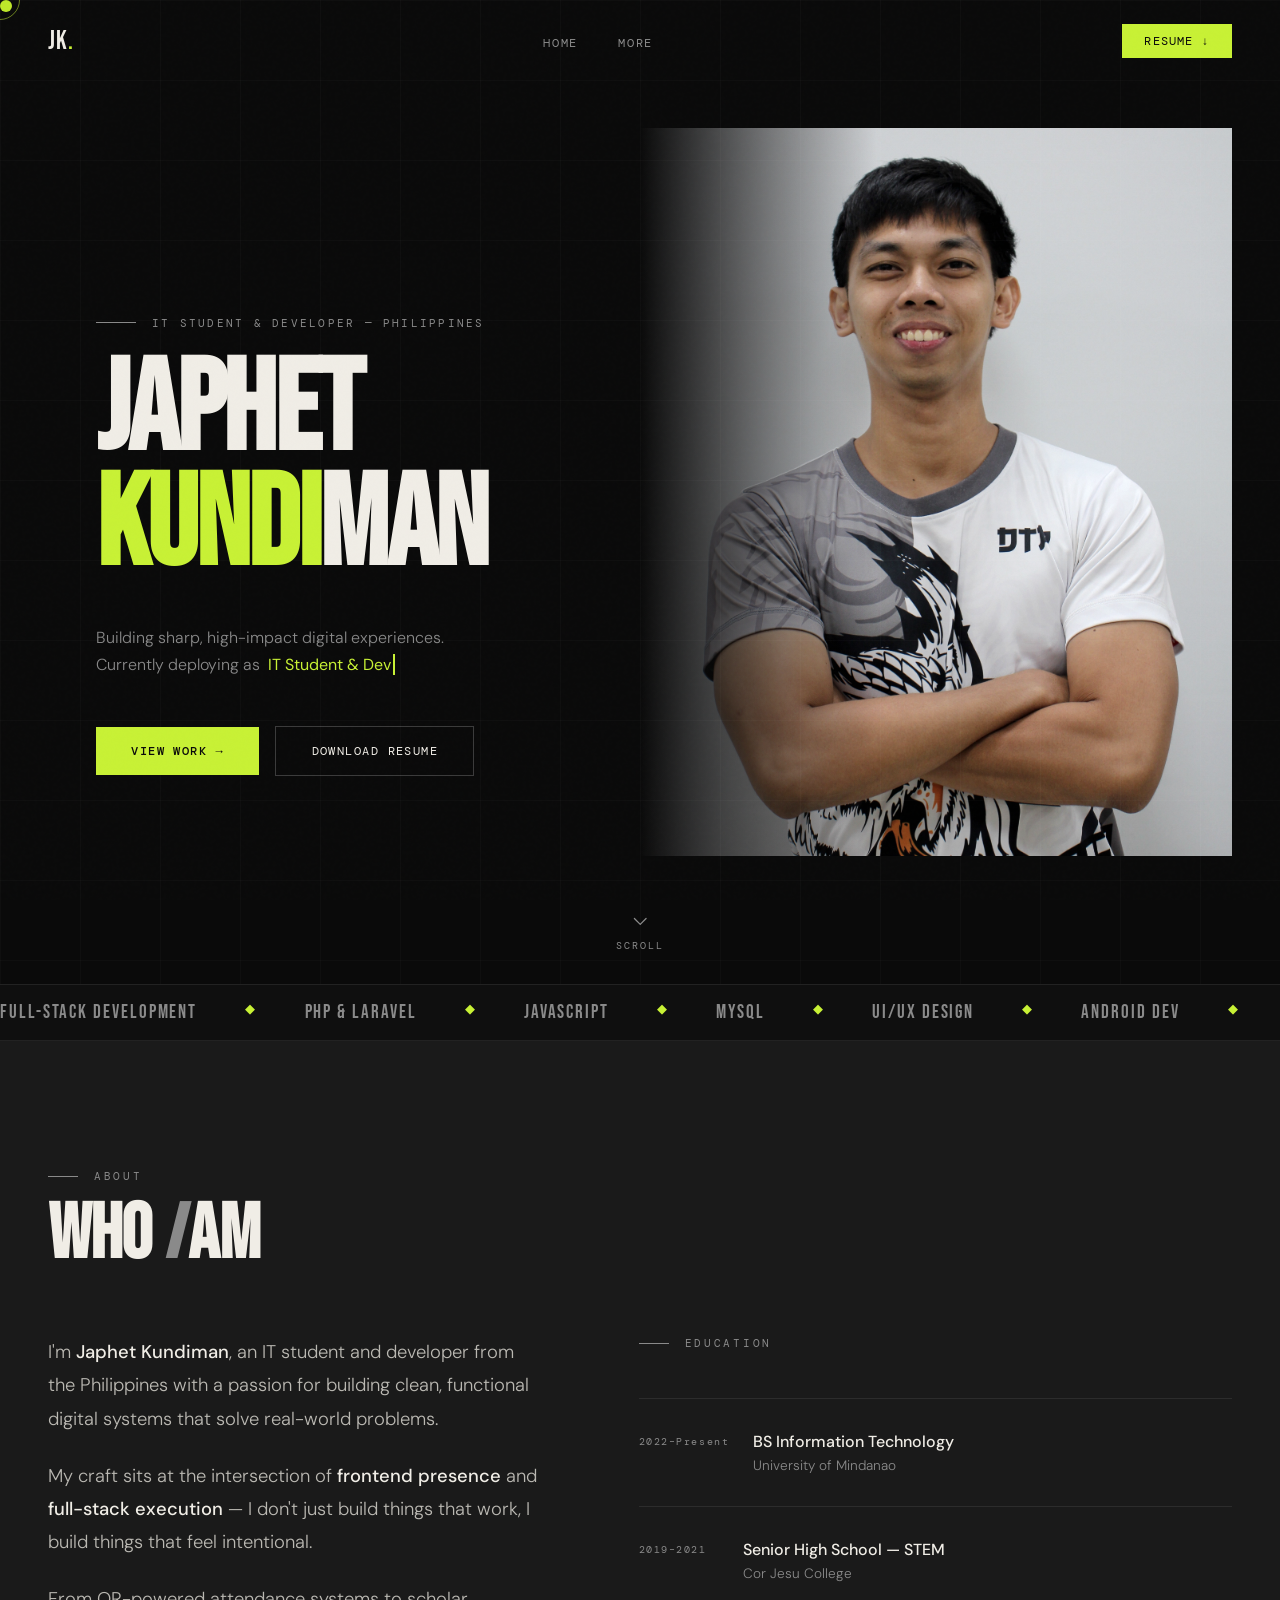
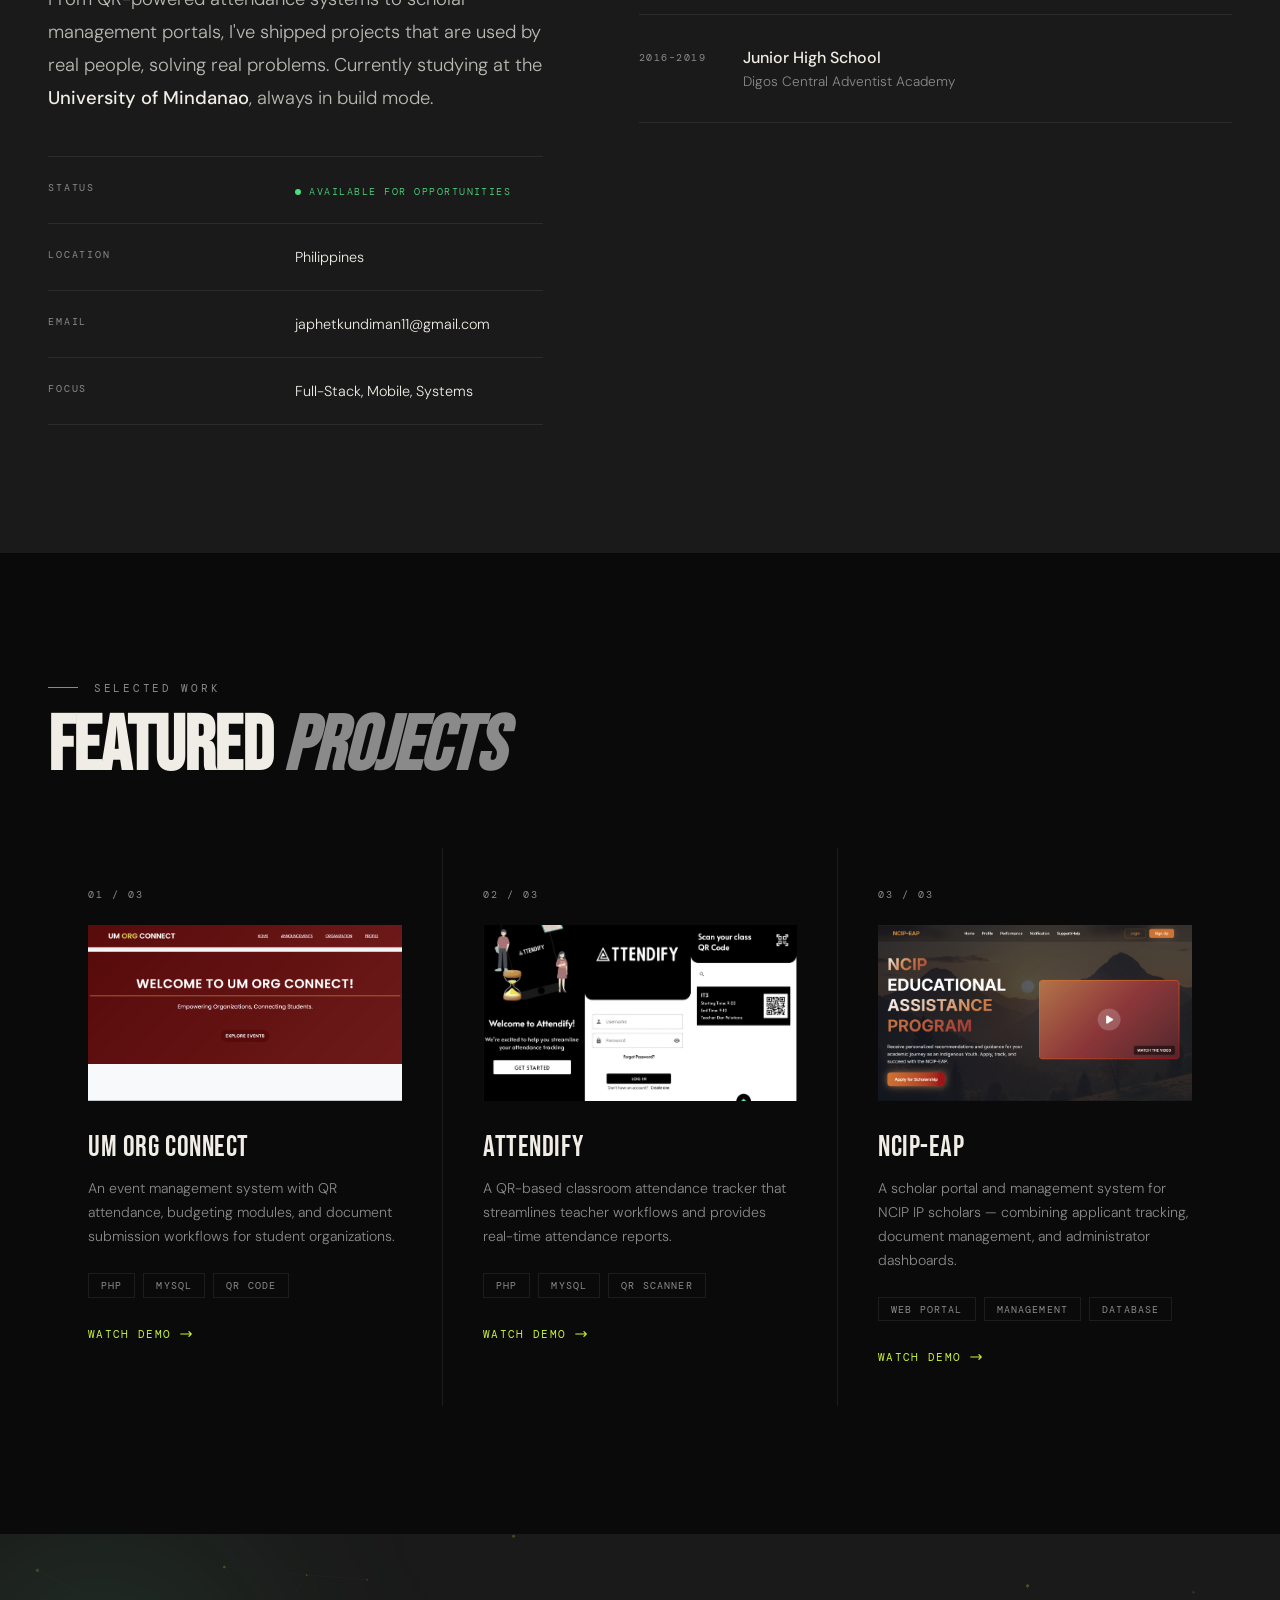
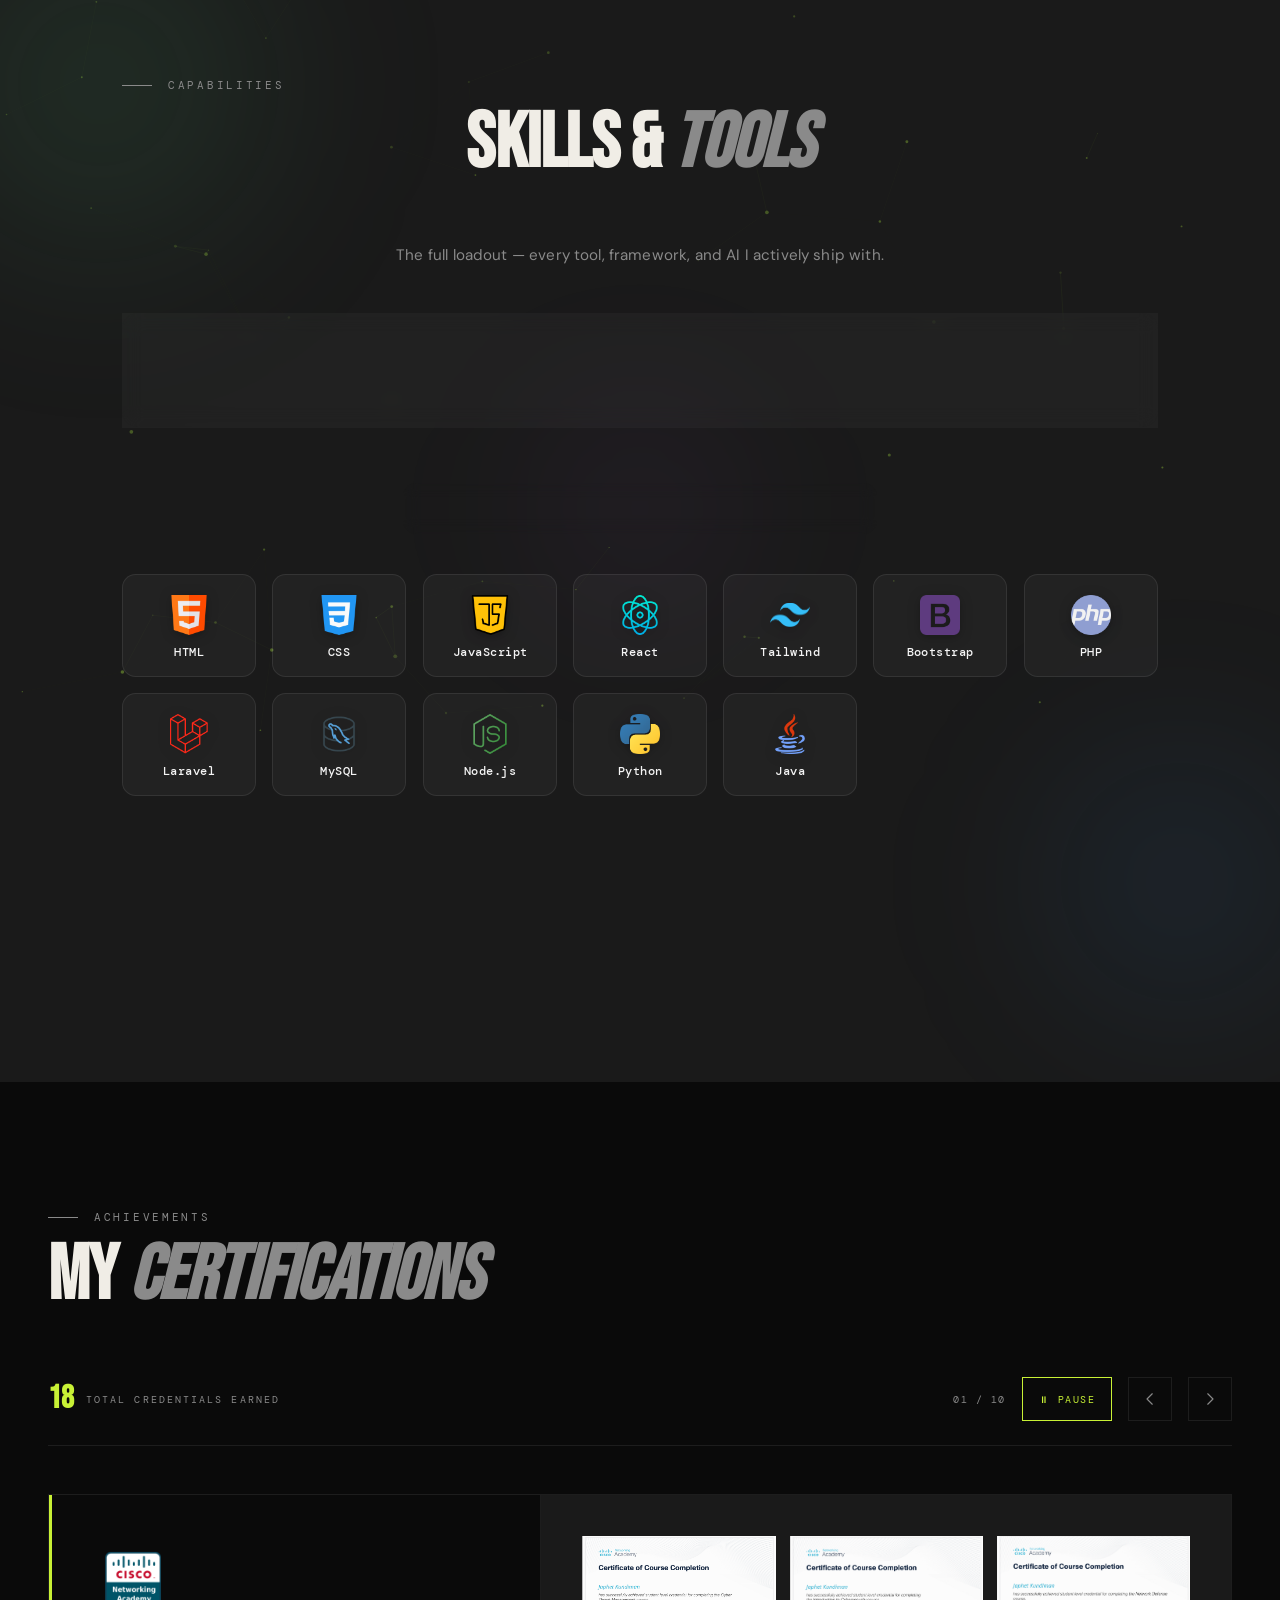
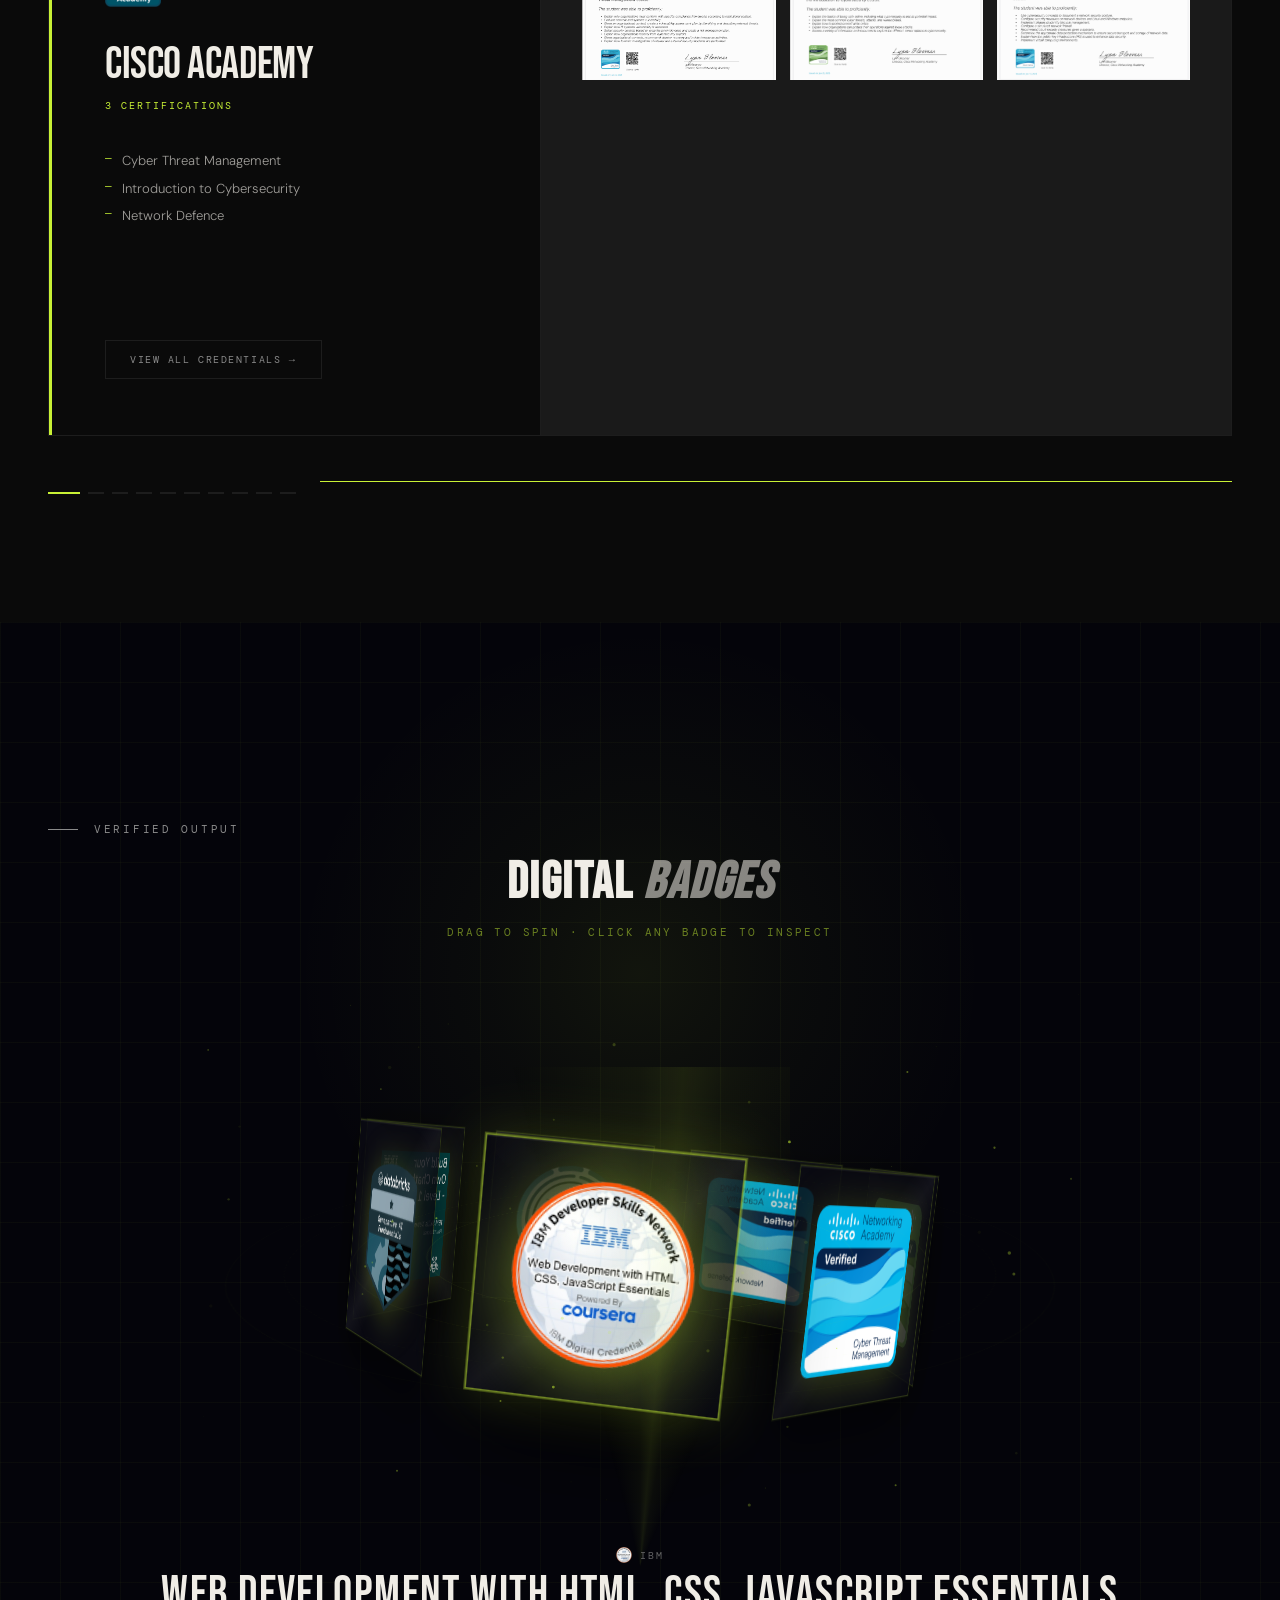
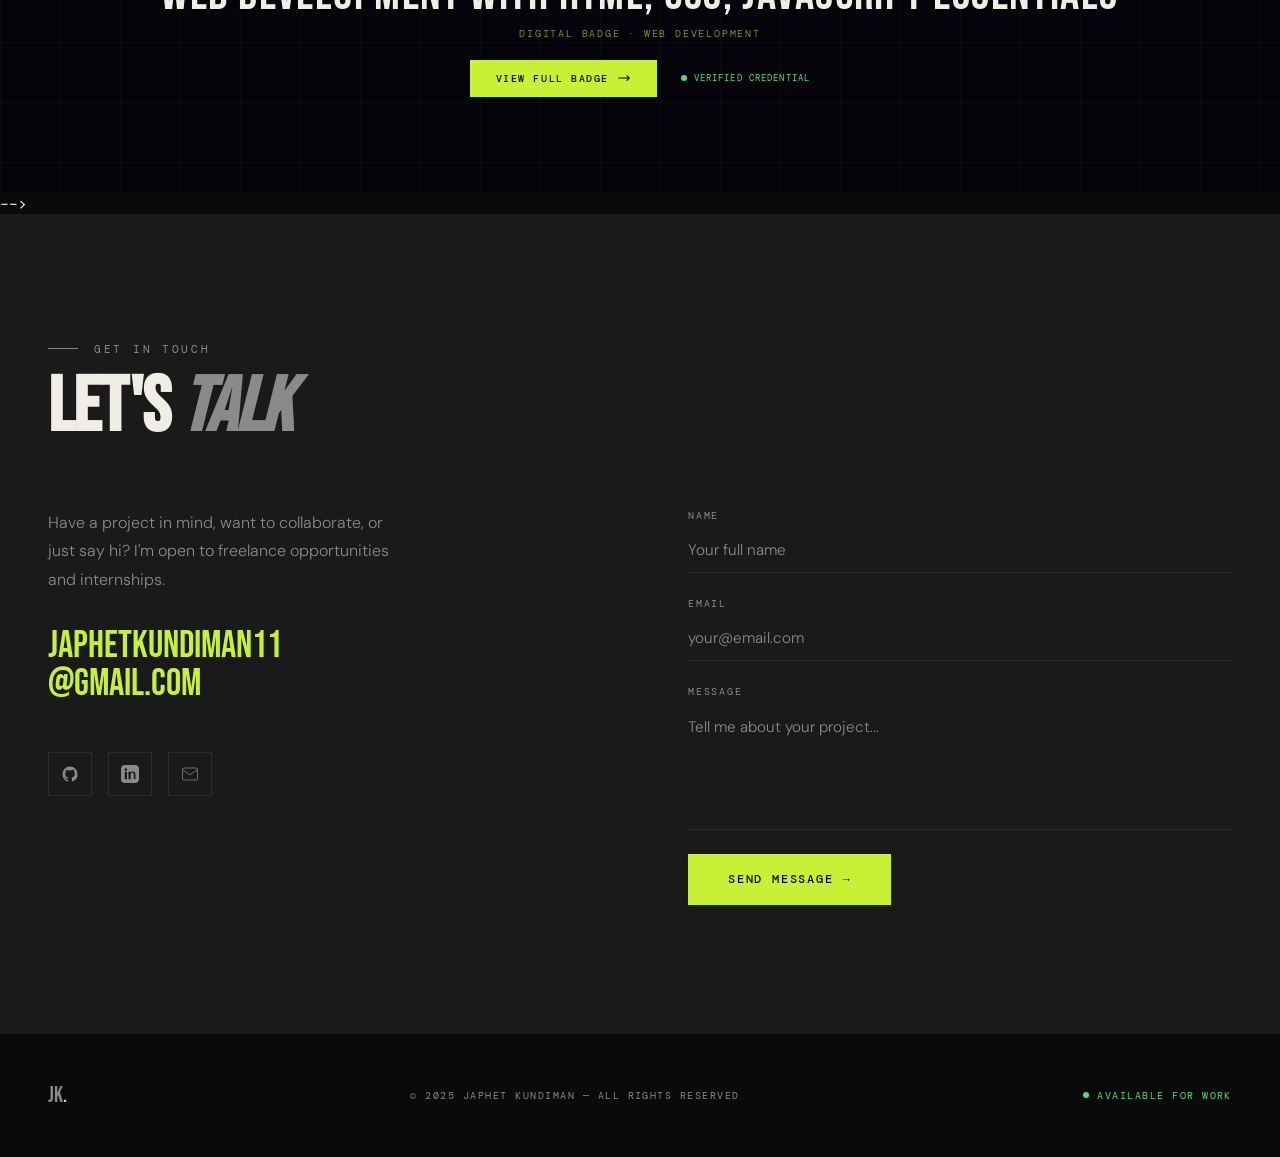
==== index.html @ f811c99b "feat(portfolio): add new web dev cert and portfolio assets - update Coursera certification count fro" ====
<!DOCTYPE html>
<html lang="en">
<head>
  <meta charset="UTF-8">
  <title>Japhet Kundiman — Developer & Builder</title>
  <meta name="viewport" content="width=device-width, initial-scale=1.0">
  <link rel="icon" type="image/png" href="assets/images/branding/Logo.png">
  <link rel="preconnect" href="https://fonts.googleapis.com">
  <link href="https://fonts.googleapis.com/css2?family=Bebas+Neue&family=DM+Sans:ital,wght@0,300;0,400;0,500;1,300&family=DM+Mono:wght@400;500&display=swap" rel="stylesheet">
  <script type="text/javascript" src="https://cdn.jsdelivr.net/npm/@emailjs/browser@4/dist/email.min.js"></script>
  <link rel="stylesheet" href="assets/css/styles.css">
</head>
<body>

<!-- Custom Cursor -->
<div id="cursor"></div>
<div id="cursor-ring"></div>

<!-- Back to Top -->
<button class="back-to-top" id="backToTop" onclick="window.scrollTo({top:0,behavior:'smooth'})">
  <svg fill="none" stroke="currentColor" viewBox="0 0 24 24"><path stroke-linecap="round" stroke-linejoin="round" stroke-width="2" d="M5 10l7-7m0 0l7 7m-7-7v18"/></svg>
</button>

<!-- NAV -->
<nav id="navbar">
  <a href="#home" class="nav-logo">JK<span>.</span></a>
  <ul class="nav-links">
    <li><a href="#home">Home</a></li>
    <li><a href="more.html">More</a></li>
  </ul>
  <button class="nav-cta" onclick="downloadResume()">Resume ↓</button>
  <button class="hamburger" id="hamburgerBtn" onclick="toggleMobileMenu()">
    <span></span><span></span><span></span>
  </button>
</nav>

<!-- Mobile Menu -->
<div class="mobile-menu" id="mobileMenu">
  <a href="#home" onclick="closeMobileMenu()">Home</a>
  <a href="more.html" onclick="closeMobileMenu()">More</a>
</div>

<!-- HERO -->
<section id="home">
  <div class="hero-grid-bg"></div>
  <div class="hero-left">
    <div class="hero-eyebrow">IT Student & Developer — Philippines</div>
    <h1 class="hero-name">
      Japhet<br>
      <span class="accent">Kundi</span>man
    </h1>
    <p class="hero-role">
      Building sharp, high-impact digital experiences.<br>
      Currently deploying as&nbsp;
      <span class="hero-typed-wrapper"><span id="typed-text">Full-Stack Developer</span></span>
    </p>
    <div class="hero-actions">
      <button class="btn-primary" onclick="document.getElementById('projects').scrollIntoView({behavior:'smooth'})">View Work →</button>
      <button class="btn-secondary" onclick="downloadResume()">Download Resume</button>
    </div>
  </div>
  <div class="hero-right">
    <img src="assets/images/profile/Profile.JPG" alt="Japhet Kundiman">
    <div class="hero-right-overlay"></div>
  </div>
  <div class="hero-scroll">
    <svg fill="none" stroke="currentColor" viewBox="0 0 24 24"><path stroke-linecap="round" stroke-linejoin="round" stroke-width="1.5" d="M19 9l-7 7-7-7"/></svg>
    scroll
  </div>
</section>

<!-- MARQUEE -->
<div class="marquee-band">
  <div class="marquee-track">
    <span>Full-Stack Development</span><span class="dot">◆</span>
    <span>PHP & Laravel</span><span class="dot">◆</span>
    <span>JavaScript</span><span class="dot">◆</span>
    <span>MySQL</span><span class="dot">◆</span>
    <span>UI/UX Design</span><span class="dot">◆</span>
    <span>Android Dev</span><span class="dot">◆</span>
    <span>Figma</span><span class="dot">◆</span>
    <span>QR Systems</span><span class="dot">◆</span>
    <span>Problem Solving</span><span class="dot">◆</span>
    <!-- repeat for seamless loop -->
    <span>Full-Stack Development</span><span class="dot">◆</span>
    <span>PHP & Laravel</span><span class="dot">◆</span>
    <span>JavaScript</span><span class="dot">◆</span>
    <span>MySQL</span><span class="dot">◆</span>
    <span>UI/UX Design</span><span class="dot">◆</span>
    <span>Android Dev</span><span class="dot">◆</span>
    <span>Figma</span><span class="dot">◆</span>
    <span>QR Systems</span><span class="dot">◆</span>
    <span>Problem Solving</span><span class="dot">◆</span>
  </div>
</div>

<!-- ABOUT -->
<section id="about">
  <div class="section-label">About</div>
  <h2 class="section-title reveal">Who <em>I</em> Am</h2>
  <div class="about-grid">
    <div class="reveal-left">
      <div class="about-bio">
        <p>I'm <strong>Japhet Kundiman</strong>, an IT student and developer from the Philippines with a passion for building clean, functional digital systems that solve real-world problems.</p>
        <p>My craft sits at the intersection of <strong>frontend presence</strong> and <strong>full-stack execution</strong> — I don't just build things that work, I build things that feel intentional.</p>
        <p>From QR-powered attendance systems to scholar management portals, I've shipped projects that are used by real people, solving real problems. Currently studying at the <strong>University of Mindanao</strong>, always in build mode.</p>
      </div>
      <div class="about-details" style="margin-top:2.5rem;">
        <div class="about-detail-row">
          <div class="detail-key">Status</div>
          <div class="detail-val"><span class="available-dot">Available for opportunities</span></div>
        </div>
        <div class="about-detail-row">
          <div class="detail-key">Location</div>
          <div class="detail-val">Philippines</div>
        </div>
        <div class="about-detail-row">
          <div class="detail-key">Email</div>
          <div class="detail-val">japhetkundiman11@gmail.com</div>
        </div>
        <div class="about-detail-row">
          <div class="detail-key">Focus</div>
          <div class="detail-val">Full-Stack, Mobile, Systems</div>
        </div>
      </div>
    </div>

    <div class="reveal">
      <div class="section-label" style="margin-bottom:1rem;">Education</div>
      <div class="education-timeline">
        <div class="edu-item">
          <div class="edu-year">2022–Present</div>
          <div>
            <div class="edu-name">BS Information Technology</div>
            <div class="edu-school">University of Mindanao</div>
          </div>
        </div>
        <div class="edu-item">
          <div class="edu-year">2019–2021</div>
          <div>
            <div class="edu-name">Senior High School — STEM</div>
            <div class="edu-school">Cor Jesu College</div>
          </div>
        </div>
        <div class="edu-item">
          <div class="edu-year">2016–2019</div>
          <div>
            <div class="edu-name">Junior High School</div>
            <div class="edu-school">Digos Central Adventist Academy</div>
          </div>
        </div>
      </div>
    </div>
  </div>
</section>

<!-- PROJECTS -->
<section id="projects">
  <div class="section-label">Selected Work</div>
  <h2 class="section-title reveal">Featured <em>Projects</em></h2>
  <div class="projects-grid">

    <!-- Project 1 -->
    <div class="project-item reveal">
      <div class="project-num">01 / 03</div>
      <img src="assets/images/projects/UmOrg.png" alt="UM Org Connect" class="project-thumb">
      <div class="project-name">UM Org Connect</div>
      <p class="project-desc">An event management system with QR attendance, budgeting modules, and document submission workflows for student organizations.</p>
      <div class="project-tags">
        <span class="tag">PHP</span>
        <span class="tag">MySQL</span>
        <span class="tag">QR Code</span>
      </div>
      <a href="#" class="project-link" onclick="openVideoModal('umOrgVideo');return false;">
        Watch Demo
        <svg fill="none" viewBox="0 0 24 24"><path stroke-linecap="round" stroke-linejoin="round" stroke-width="2" d="M17 8l4 4m0 0l-4 4m4-4H3"/></svg>
      </a>
    </div>

    <!-- Project 2 -->
    <div class="project-item reveal" style="transition-delay:0.1s">
      <div class="project-num">02 / 03</div>
      <img src="assets/images/projects/Attendify.png" alt="Attendify" class="project-thumb">
      <div class="project-name">Attendify</div>
      <p class="project-desc">A QR-based classroom attendance tracker that streamlines teacher workflows and provides real-time attendance reports.</p>
      <div class="project-tags">
        <span class="tag">PHP</span>
        <span class="tag">MySQL</span>
        <span class="tag">QR Scanner</span>
      </div>
      <a href="#" class="project-link" onclick="openVideoModal('attendifyVideo');return false;">
        Watch Demo
        <svg fill="none" viewBox="0 0 24 24"><path stroke-linecap="round" stroke-linejoin="round" stroke-width="2" d="M17 8l4 4m0 0l-4 4m4-4H3"/></svg>
      </a>
    </div>

    <!-- Project 3 -->
    <div class="project-item reveal" style="transition-delay:0.2s">
      <div class="project-num">03 / 03</div>
      <img src="assets/images/projects/Ncip.png" alt="NCIP-EAP" class="project-thumb">
      <div class="project-name">NCIP-EAP</div>
      <p class="project-desc">A scholar portal and management system for NCIP IP scholars — combining applicant tracking, document management, and administrator dashboards.</p>
      <div class="project-tags">
        <span class="tag">Web Portal</span>
        <span class="tag">Management</span>
        <span class="tag">Database</span>
      </div>
      <a href="#" class="project-link" onclick="openVideoModal('ncipVideo');return false;">
        Watch Demo
        <svg fill="none" viewBox="0 0 24 24"><path stroke-linecap="round" stroke-linejoin="round" stroke-width="2" d="M17 8l4 4m0 0l-4 4m4-4H3"/></svg>
      </a>
    </div>

  </div>
</section>

<!-- SKILLS — Immersive Redesign -->
<section id="skills" class="skills-immersive">

  <!-- Animated background canvas -->
  <canvas id="skills-canvas" aria-hidden="true"></canvas>

  <!-- Ambient glow orbs -->
  <div class="sk-orb sk-orb-1" aria-hidden="true"></div>
  <div class="sk-orb sk-orb-2" aria-hidden="true"></div>
  <div class="sk-orb sk-orb-3" aria-hidden="true"></div>

  <div class="sk-inner">

    <!-- Header -->
    <div class="sk-header reveal">
      <div class="section-label">Capabilities</div>
      <h2 class="section-title">Skills &amp; <em>Tools</em></h2>
      <p class="sk-tagline">The full loadout — every tool, framework, and AI I actively ship with.</p>
    </div>

    <!-- Stats strip -->
    <div class="sk-stats reveal">
      <div class="sk-stat">
        <span class="sk-stat-num" data-val="12">0</span>
        <span class="sk-stat-label">Core Stack</span>
      </div>
      <div class="sk-stat-divider"></div>
      <div class="sk-stat">
        <span class="sk-stat-num" data-val="5">0</span>
        <span class="sk-stat-label">AI Systems</span>
      </div>
      <div class="sk-stat-divider"></div>
      <div class="sk-stat">
        <span class="sk-stat-num" data-val="9">0</span>
        <span class="sk-stat-label">Dev Tools</span>
      </div>
      <div class="sk-stat-divider"></div>
      <div class="sk-stat">
        <span class="sk-stat-num" data-val="26">0</span>
        <span class="sk-stat-label">Total Skills</span>
      </div>
    </div>

    <!-- Tab nav -->
    <div class="sk-tabs reveal" role="tablist">
      <button class="sk-tab active" data-tab="core" role="tab" aria-selected="true">
        <svg viewBox="0 0 24 24" fill="none" stroke="currentColor" stroke-width="1.5"><path stroke-linecap="round" stroke-linejoin="round" d="M17.25 6.75L22.5 12l-5.25 5.25m-10.5 0L1.5 12l5.25-5.25m7.5-3l-4.5 16.5"/></svg>
        Core Stack
      </button>
      <button class="sk-tab" data-tab="ai" role="tab" aria-selected="false">
        <svg viewBox="0 0 24 24" fill="none" stroke="currentColor" stroke-width="1.5"><path stroke-linecap="round" stroke-linejoin="round" d="M9.813 15.904L9 18.75l-.813-2.846a4.5 4.5 0 00-3.09-3.09L2.25 12l2.846-.813a4.5 4.5 0 003.09-3.09L9 5.25l.813 2.846a4.5 4.5 0 003.09 3.09L15.75 12l-2.846.813a4.5 4.5 0 00-3.09 3.09z"/></svg>
        AI Stack
      </button>
      <button class="sk-tab" data-tab="tools" role="tab" aria-selected="false">
        <svg viewBox="0 0 24 24" fill="none" stroke="currentColor" stroke-width="1.5"><path stroke-linecap="round" stroke-linejoin="round" d="M11.42 15.17L17.25 21A2.652 2.652 0 0021 17.25l-5.877-5.877M11.42 15.17l2.496-3.03c.317-.384.74-.626 1.208-.766M11.42 15.17l-4.655 5.653a2.548 2.548 0 11-3.586-3.586l6.837-5.63m5.108-.233c.55-.164 1.163-.188 1.743-.14a4.5 4.5 0 004.486-6.336l-3.276 3.277a3.004 3.004 0 01-2.25-2.25l3.276-3.276a4.5 4.5 0 00-6.336 4.486c.091 1.076-.071 2.264-.904 2.95l-.102.085m-1.745 1.437L5.909 7.5H4.5L2.25 3.75l1.5-1.5L7.5 4.5v1.409l4.26 4.26m-1.745 1.437l1.745-1.437m6.615 8.206L15.75 15.75M4.867 19.125h.008v.008h-.008v-.008z"/></svg>
        Tools &amp; Env
      </button>
      <div class="sk-tab-indicator"></div>
    </div>

    <!-- Panels -->
    <div class="sk-panels">

      <!-- CORE STACK -->
      <div class="sk-panel active" data-panel="core">
        <div class="sk-chips-grid">
          <div class="sk-chip" data-name="HTML" data-desc="Semantic markup & structure" style="--d:0s">
            <div class="sk-chip-glow"></div>
            <div class="sk-chip-inner">
              <img src="assets/images/logo/Core stack/html.png" alt="HTML">
              <span class="sk-chip-name">HTML</span>
            </div>
            <div class="sk-chip-tooltip">Semantic markup & structure</div>
          </div>
          <div class="sk-chip" data-name="CSS" data-desc="Layouts, animations, responsive design" style="--d:.04s">
            <div class="sk-chip-glow"></div>
            <div class="sk-chip-inner">
              <img src="assets/images/logo/Core stack/css-3.png" alt="CSS">
              <span class="sk-chip-name">CSS</span>
            </div>
            <div class="sk-chip-tooltip">Layouts, animations, responsive design</div>
          </div>
          <div class="sk-chip" data-name="JavaScript" data-desc="DOM, async, ES6+ patterns" style="--d:.08s">
            <div class="sk-chip-glow"></div>
            <div class="sk-chip-inner">
              <img src="assets/images/logo/Core stack/java-script.png" alt="JavaScript">
              <span class="sk-chip-name">JavaScript</span>
            </div>
            <div class="sk-chip-tooltip">DOM, async, ES6+ patterns</div>
          </div>
          <div class="sk-chip" data-name="React" data-desc="Component-based UIs & hooks" style="--d:.12s">
            <div class="sk-chip-glow"></div>
            <div class="sk-chip-inner">
              <img src="assets/images/logo/Core stack/react.png" alt="React">
              <span class="sk-chip-name">React</span>
            </div>
            <div class="sk-chip-tooltip">Component-based UIs & hooks</div>
          </div>
          <div class="sk-chip" data-name="Tailwind" data-desc="Utility-first rapid styling" style="--d:.16s">
            <div class="sk-chip-glow"></div>
            <div class="sk-chip-inner">
              <img src="assets/images/logo/Core stack/tailwind.png" alt="Tailwind CSS">
              <span class="sk-chip-name">Tailwind</span>
            </div>
            <div class="sk-chip-tooltip">Utility-first rapid styling</div>
          </div>
          <div class="sk-chip" data-name="Bootstrap" data-desc="Grid system & UI components" style="--d:.20s">
            <div class="sk-chip-glow"></div>
            <div class="sk-chip-inner">
              <img src="assets/images/logo/Core stack/bootstrap.png" alt="Bootstrap">
              <span class="sk-chip-name">Bootstrap</span>
            </div>
            <div class="sk-chip-tooltip">Grid system & UI components</div>
          </div>
          <div class="sk-chip" data-name="PHP" data-desc="Server-side scripting & APIs" style="--d:.24s">
            <div class="sk-chip-glow"></div>
            <div class="sk-chip-inner">
              <img src="assets/images/logo/Core stack/php.png" alt="PHP">
              <span class="sk-chip-name">PHP</span>
            </div>
            <div class="sk-chip-tooltip">Server-side scripting & APIs</div>
          </div>
          <div class="sk-chip" data-name="Laravel" data-desc="MVC framework, Eloquent, Blade" style="--d:.28s">
            <div class="sk-chip-glow"></div>
            <div class="sk-chip-inner">
              <img src="assets/images/logo/Core stack/laravel.png" alt="Laravel">
              <span class="sk-chip-name">Laravel</span>
            </div>
            <div class="sk-chip-tooltip">MVC framework, Eloquent, Blade</div>
          </div>
          <div class="sk-chip" data-name="MySQL" data-desc="Relational databases & queries" style="--d:.32s">
            <div class="sk-chip-glow"></div>
            <div class="sk-chip-inner">
              <img src="assets/images/logo/Core stack/mysql.png" alt="MySQL">
              <span class="sk-chip-name">MySQL</span>
            </div>
            <div class="sk-chip-tooltip">Relational databases & queries</div>
          </div>
          <div class="sk-chip" data-name="Node.js" data-desc="Backend JS, REST APIs" style="--d:.36s">
            <div class="sk-chip-glow"></div>
            <div class="sk-chip-inner">
              <img src="assets/images/logo/Core stack/node js.png" alt="Node.js">
              <span class="sk-chip-name">Node.js</span>
            </div>
            <div class="sk-chip-tooltip">Backend JS, REST APIs</div>
          </div>
          <div class="sk-chip" data-name="Python" data-desc="Scripting, automation, data" style="--d:.40s">
            <div class="sk-chip-glow"></div>
            <div class="sk-chip-inner">
              <img src="assets/images/logo/Core stack/python.png" alt="Python">
              <span class="sk-chip-name">Python</span>
            </div>
            <div class="sk-chip-tooltip">Scripting, automation, data</div>
          </div>
          <div class="sk-chip" data-name="Java" data-desc="OOP, Android development" style="--d:.44s">
            <div class="sk-chip-glow"></div>
            <div class="sk-chip-inner">
              <img src="assets/images/logo/Core stack/java.png" alt="Java">
              <span class="sk-chip-name">Java</span>
            </div>
            <div class="sk-chip-tooltip">OOP, Android development</div>
          </div>
        </div>
      </div>

      <!-- AI STACK -->
      <div class="sk-panel" data-panel="ai">
        <div class="sk-chips-grid sk-chips-grid--centered">
          <div class="sk-chip sk-chip--ai" style="--d:0s">
            <div class="sk-chip-glow"></div>
            <div class="sk-chip-inner">
              <img src="assets/images/logo/AI/codex.png" alt="Codex">
              <span class="sk-chip-name">Codex</span>
            </div>
            <div class="sk-chip-tooltip">OpenAI code generation</div>
          </div>
          <div class="sk-chip sk-chip--ai" style="--d:.08s">
            <div class="sk-chip-glow"></div>
            <div class="sk-chip-inner">
              <img src="assets/images/logo/AI/claude.png" alt="Claude">
              <span class="sk-chip-name">Claude</span>
            </div>
            <div class="sk-chip-tooltip">Anthropic — reasoning & writing</div>
          </div>
          <div class="sk-chip sk-chip--ai" style="--d:.16s">
            <div class="sk-chip-glow"></div>
            <div class="sk-chip-inner">
              <img src="assets/images/logo/AI/gemini.png" alt="Gemini">
              <span class="sk-chip-name">Gemini</span>
            </div>
            <div class="sk-chip-tooltip">Google multimodal AI</div>
          </div>
          <div class="sk-chip sk-chip--ai" style="--d:.24s">
            <div class="sk-chip-glow"></div>
            <div class="sk-chip-inner">
              <img src="assets/images/logo/AI/deepseek.png" alt="DeepSeek">
              <span class="sk-chip-name">DeepSeek</span>
            </div>
            <div class="sk-chip-tooltip">Open-source reasoning model</div>
          </div>
          <div class="sk-chip sk-chip--ai" style="--d:.32s">
            <div class="sk-chip-glow"></div>
            <div class="sk-chip-inner">
              <img src="assets/images/logo/AI/blackbox.png" alt="Blackbox">
              <span class="sk-chip-name">Blackbox</span>
            </div>
            <div class="sk-chip-tooltip">AI-powered code search & gen</div>
          </div>
        </div>
        <div class="sk-ai-note">AI systems I leverage daily to ship faster and think deeper.</div>
      </div>

      <!-- TOOLS -->
      <div class="sk-panel" data-panel="tools">
        <div class="sk-chips-grid">
          <div class="sk-chip" style="--d:0s">
            <div class="sk-chip-glow"></div>
            <div class="sk-chip-inner">
              <img src="assets/images/logo/tools/git.png" alt="Git">
              <span class="sk-chip-name">Git</span>
            </div>
            <div class="sk-chip-tooltip">Version control & branching</div>
          </div>
          <div class="sk-chip" style="--d:.04s">
            <div class="sk-chip-glow"></div>
            <div class="sk-chip-inner">
              <img src="assets/images/logo/tools/github.png" alt="GitHub">
              <span class="sk-chip-name">GitHub</span>
            </div>
            <div class="sk-chip-tooltip">Remote repos, CI/CD workflows</div>
          </div>
          <div class="sk-chip" style="--d:.08s">
            <div class="sk-chip-glow"></div>
            <div class="sk-chip-inner">
              <img src="assets/images/logo/tools/vscode.png" alt="VS Code">
              <span class="sk-chip-name">VS Code</span>
            </div>
            <div class="sk-chip-tooltip">Primary editor & extensions</div>
          </div>
          <div class="sk-chip" style="--d:.12s">
            <div class="sk-chip-glow"></div>
            <div class="sk-chip-inner">
              <img src="assets/images/logo/tools/cursor.png" alt="Cursor">
              <span class="sk-chip-name">Cursor</span>
            </div>
            <div class="sk-chip-tooltip">AI-native code editor</div>
          </div>
          <div class="sk-chip" style="--d:.16s">
            <div class="sk-chip-glow"></div>
            <div class="sk-chip-inner">
              <img src="assets/images/logo/tools/trae.png" alt="Trae">
              <span class="sk-chip-name">Trae</span>
            </div>
            <div class="sk-chip-tooltip">AI-powered IDE</div>
          </div>
          <div class="sk-chip" style="--d:.20s">
            <div class="sk-chip-glow"></div>
            <div class="sk-chip-inner">
              <img src="assets/images/logo/tools/postman.png" alt="Postman">
              <span class="sk-chip-name">Postman</span>
            </div>
            <div class="sk-chip-tooltip">API testing & documentation</div>
          </div>
          <div class="sk-chip" style="--d:.24s">
            <div class="sk-chip-glow"></div>
            <div class="sk-chip-inner">
              <img src="assets/images/logo/tools/vercel.png" alt="Vercel">
              <span class="sk-chip-name">Vercel</span>
            </div>
            <div class="sk-chip-tooltip">Frontend deployment & hosting</div>
          </div>
          <div class="sk-chip" style="--d:.28s">
            <div class="sk-chip-glow"></div>
            <div class="sk-chip-inner">
              <img src="assets/images/logo/tools/docker.png" alt="Docker">
              <span class="sk-chip-name">Docker</span>
            </div>
            <div class="sk-chip-tooltip">Containerisation & environments</div>
          </div>
          <div class="sk-chip" style="--d:.32s">
            <div class="sk-chip-glow"></div>
            <div class="sk-chip-inner">
              <img src="assets/images/logo/tools/wsl.png" alt="WSL">
              <span class="sk-chip-name">WSL</span>
            </div>
            <div class="sk-chip-tooltip">Linux on Windows dev environment</div>
          </div>
          <div class="sk-chip" style="--d:.36s">
            <div class="sk-chip-glow"></div>
            <div class="sk-chip-inner">
              <img src="assets/images/logo/tools/android studio.png" alt="Android Studio">
              <span class="sk-chip-name">Android Studio</span>
            </div>
            <div class="sk-chip-tooltip">Mobile app development</div>
          </div>
          <div class="sk-chip" style="--d:.40s">
            <div class="sk-chip-glow"></div>
            <div class="sk-chip-inner">
              <img src="assets/images/logo/tools/canva.png" alt="Canva">
              <span class="sk-chip-name">Canva</span>
            </div>
            <div class="sk-chip-tooltip">Visual design & graphics</div>
          </div>
          <div class="sk-chip" style="--d:.44s">
            <div class="sk-chip-glow"></div>
            <div class="sk-chip-inner">
              <img src="assets/images/logo/tools/dbeaver.png" alt="DBeaver">
              <span class="sk-chip-name">DBeaver</span>
            </div>
            <div class="sk-chip-tooltip">Database GUI & query tool</div>
          </div>
          <div class="sk-chip" style="--d:.48s">
            <div class="sk-chip-glow"></div>
            <div class="sk-chip-inner">
              <img src="assets/images/logo/tools/firebase.png" alt="Firebase">
              <span class="sk-chip-name">Firebase</span>
            </div>
            <div class="sk-chip-tooltip">Backend services & realtime apps</div>
          </div>
          <div class="sk-chip" style="--d:.52s">
            <div class="sk-chip-glow"></div>
            <div class="sk-chip-inner">
              <img src="assets/images/logo/tools/phpmyadmin.png" alt="phpMyAdmin">
              <span class="sk-chip-name">phpMyAdmin</span>
            </div>
            <div class="sk-chip-tooltip">MySQL admin panel & database management</div>
          </div>
        </div>
      </div>

    </div><!-- /sk-panels -->
  </div><!-- /sk-inner -->
</section>

<style>
/* =============================================
   SKILLS — IMMERSIVE REDESIGN
   ============================================= */
.skills-immersive {
  position: relative;
  padding: 9rem 0 8rem;
  overflow: hidden;
  background: transparent;
  isolation: isolate;
}

/* Canvas background */
#skills-canvas {
  position: absolute;
  inset: 0;
  width: 100%;
  height: 100%;
  z-index: 0;
  opacity: .5;
  pointer-events: none;
}

/* Ambient glow orbs */
.sk-orb {
  position: absolute;
  border-radius: 50%;
  filter: blur(80px);
  pointer-events: none;
  z-index: 0;
}
.sk-orb-1 {
  width: 500px; height: 500px;
  background: radial-gradient(circle, rgba(90,200,130,.15), transparent 70%);
  top: -100px; left: -150px;
  animation: orbFloat1 12s ease-in-out infinite;
}
.sk-orb-2 {
  width: 400px; height: 400px;
  background: radial-gradient(circle, rgba(60,150,240,.12), transparent 70%);
  bottom: 0; right: -100px;
  animation: orbFloat2 15s ease-in-out infinite;
}
.sk-orb-3 {
  width: 300px; height: 300px;
  background: radial-gradient(circle, rgba(200,100,255,.08), transparent 70%);
  top: 50%; left: 50%;
  transform: translate(-50%,-50%);
  animation: orbFloat3 10s ease-in-out infinite;
}
@keyframes orbFloat1 {
  0%,100% { transform: translate(0,0) scale(1); }
  50% { transform: translate(60px,40px) scale(1.1); }
}
@keyframes orbFloat2 {
  0%,100% { transform: translate(0,0); }
  50% { transform: translate(-50px,-30px); }
}
@keyframes orbFloat3 {
  0%,100% { transform: translate(-50%,-50%) scale(1); }
  50% { transform: translate(-50%,-50%) scale(1.3); }
}

/* Inner container */
.sk-inner {
  position: relative;
  z-index: 1;
  max-width: 1100px;
  margin: 0 auto;
  padding: 0 2rem;
}

/* Header */
.sk-header {
  text-align: center;
  margin-bottom: 3rem;
}
.sk-tagline {
  color: var(--mist, #888);
  margin-top: .75rem;
  font-size: .95rem;
  letter-spacing: .01em;
}

/* Stats strip */
.sk-stats {
  display: flex;
  align-items: center;
  justify-content: center;
  gap: 0;
  margin-bottom: 3.5rem;
  background: rgba(255,255,255,.03);
  border: 1px solid rgba(255,255,255,.07);
  border-radius: 1rem;
  padding: 1.5rem 2rem;
  backdrop-filter: blur(10px);
}
.sk-stat {
  display: flex;
  flex-direction: column;
  align-items: center;
  gap: .25rem;
  padding: 0 2.5rem;
}
.sk-stat-num {
  font-family: 'Bebas Neue', sans-serif;
  font-size: 2.8rem;
  line-height: 1;
  color: var(--lime, #b6f542);
  letter-spacing: .03em;
}
.sk-stat-label {
  font-size: .72rem;
  text-transform: uppercase;
  letter-spacing: .1em;
  color: var(--mist, #888);
}
.sk-stat-divider {
  width: 1px;
  height: 40px;
  background: rgba(255,255,255,.1);
  flex-shrink: 0;
}

/* Tabs */
.sk-tabs {
  display: flex;
  gap: .5rem;
  margin-bottom: 2.5rem;
  padding: .35rem;
  background: rgba(255,255,255,.04);
  border: 1px solid rgba(255,255,255,.08);
  border-radius: .85rem;
  backdrop-filter: blur(8px);
  width: fit-content;
  margin-left: auto;
  margin-right: auto;
  position: relative;
}
.sk-tab {
  position: relative;
  display: flex;
  align-items: center;
  gap: .5rem;
  padding: .65rem 1.6rem;
  border-radius: .6rem;
  border: none;
  background: transparent;
  color: var(--mist, #888);
  font-family: 'DM Sans', sans-serif;
  font-size: .85rem;
  font-weight: 500;
  letter-spacing: .03em;
  cursor: pointer;
  transition: color .25s, background .25s;
  z-index: 1;
}
.sk-tab svg {
  width: 16px; height: 16px;
  flex-shrink: 0;
  transition: stroke .25s;
}
.sk-tab:hover { color: var(--snow, #f5f5f5); }
.sk-tab.active {
  background: rgba(255,255,255,.09);
  color: var(--lime, #b6f542);
  box-shadow: 0 0 20px rgba(182,245,66,.08);
}
.sk-tab.active svg { stroke: var(--lime, #b6f542); }

/* Panels */
.sk-panels { min-height: 380px; }
.sk-panel {
  display: none;
  animation: panelIn .4s cubic-bezier(.25,.8,.25,1);
}
.sk-panel.active { display: block; }
@keyframes panelIn {
  from { opacity: 0; transform: translateY(16px); }
  to   { opacity: 1; transform: translateY(0); }
}

/* Chips grid */
.sk-chips-grid {
  display: grid;
  grid-template-columns: repeat(auto-fill, minmax(120px, 1fr));
  gap: 1rem;
}
.sk-chips-grid--centered {
  grid-template-columns: repeat(auto-fill, minmax(130px, 1fr));
  max-width: 750px;
  margin: 0 auto;
}

/* Individual chip */
.sk-chip {
  position: relative;
  border-radius: .85rem;
  background: rgba(255,255,255,.04);
  border: 1px solid rgba(255,255,255,.08);
  cursor: pointer;
  transition: transform .25s cubic-bezier(.25,.8,.25,1),
              border-color .25s,
              box-shadow .25s;
  overflow: visible;
  animation: chipIn .45s cubic-bezier(.25,.8,.25,1) both;
  animation-delay: var(--d, 0s);
}
@keyframes chipIn {
  from { opacity: 0; transform: scale(.85) translateY(10px); }
  to   { opacity: 1; transform: scale(1) translateY(0); }
}
.sk-chip:hover {
  transform: translateY(-6px) scale(1.04);
  border-color: rgba(182,245,66,.4);
  box-shadow: 0 12px 40px rgba(0,0,0,.3), 0 0 20px rgba(182,245,66,.12);
  z-index: 10;
}
.sk-chip--ai:hover {
  border-color: rgba(100,160,255,.5);
  box-shadow: 0 12px 40px rgba(0,0,0,.3), 0 0 24px rgba(100,160,255,.2);
}

/* Glow layer */
.sk-chip-glow {
  position: absolute;
  inset: -1px;
  border-radius: inherit;
  background: radial-gradient(circle at 50% 0%, rgba(182,245,66,.18), transparent 60%);
  opacity: 0;
  transition: opacity .3s;
  pointer-events: none;
}
.sk-chip:hover .sk-chip-glow { opacity: 1; }
.sk-chip--ai:hover .sk-chip-glow {
  background: radial-gradient(circle at 50% 0%, rgba(100,160,255,.2), transparent 60%);
}

/* Chip inner */
.sk-chip-inner {
  display: flex;
  flex-direction: column;
  align-items: center;
  gap: .6rem;
  padding: 1.25rem .75rem 1rem;
}
.sk-chip-inner img {
  width: 40px;
  height: 40px;
  object-fit: contain;
  transition: transform .3s, filter .3s;
  filter: drop-shadow(0 2px 6px rgba(0,0,0,.3));
}
.sk-chip:hover .sk-chip-inner img {
  transform: scale(1.15) rotate(-3deg);
  filter: drop-shadow(0 4px 12px rgba(0,0,0,.4));
}
.sk-chip-name {
  font-family: 'DM Mono', monospace;
  font-size: .72rem;
  font-weight: 500;
  letter-spacing: .04em;
  color: var(--snow, #f5f5f5);
  text-align: center;
}

/* Tooltip */
.sk-chip-tooltip {
  position: absolute;
  bottom: calc(100% + 10px);
  left: 50%;
  transform: translateX(-50%) translateY(4px);
  background: rgba(15,15,20,.95);
  border: 1px solid rgba(255,255,255,.12);
  color: var(--mist, #aaa);
  font-size: .72rem;
  font-family: 'DM Sans', sans-serif;
  white-space: nowrap;
  padding: .45rem .85rem;
  border-radius: .5rem;
  pointer-events: none;
  opacity: 0;
  transition: opacity .2s, transform .2s;
  z-index: 20;
  backdrop-filter: blur(8px);
}
.sk-chip-tooltip::after {
  content: '';
  position: absolute;
  top: 100%;
  left: 50%;
  transform: translateX(-50%);
  border: 5px solid transparent;
  border-top-color: rgba(255,255,255,.12);
}
.sk-chip:hover .sk-chip-tooltip {
  opacity: 1;
  transform: translateX(-50%) translateY(0);
}

/* AI note */
.sk-ai-note {
  text-align: center;
  margin-top: 2rem;
  color: var(--mist, #777);
  font-size: .83rem;
  font-style: italic;
  letter-spacing: .02em;
}

/* Responsive */
@media (max-width: 600px) {
  .sk-stats { flex-wrap: wrap; padding: 1.25rem 1rem; }
  .sk-stat { padding: 0 1.25rem; }
  .sk-stat-divider { display: none; }
  .sk-tabs { flex-direction: column; width: calc(100% - 2rem); }
  .sk-chips-grid { grid-template-columns: repeat(auto-fill, minmax(100px, 1fr)); gap: .75rem; }
}
</style>

<script>
/* =============================================
   SKILLS — Particle canvas + Tab switching + Count-up
   ============================================= */
(function() {

  /* --- Tab switching --- */
  const tabs = document.querySelectorAll('.sk-tab');
  const panels = document.querySelectorAll('.sk-panel');

  tabs.forEach(tab => {
    tab.addEventListener('click', () => {
      tabs.forEach(t => { t.classList.remove('active'); t.setAttribute('aria-selected','false'); });
      panels.forEach(p => p.classList.remove('active'));
      tab.classList.add('active');
      tab.setAttribute('aria-selected','true');
      const target = tab.dataset.tab;
      const panel = document.querySelector(`.sk-panel[data-panel="${target}"]`);
      if (panel) panel.classList.add('active');
    });
  });

  /* --- Animated count-up for sk-stat-num --- */
  function animateCount(el, target, duration) {
    let start = null;
    const step = ts => {
      if (!start) start = ts;
      const progress = Math.min((ts - start) / duration, 1);
      const eased = 1 - Math.pow(1 - progress, 3);
      el.textContent = Math.floor(eased * target);
      if (progress < 1) requestAnimationFrame(step);
      else el.textContent = target;
    };
    requestAnimationFrame(step);
  }

  const statNums = document.querySelectorAll('.sk-stat-num');
  const skillsSection = document.getElementById('skills');
  let counted = false;

  const observer = new IntersectionObserver(entries => {
    entries.forEach(entry => {
      if (entry.isIntersecting && !counted) {
        counted = true;
        statNums.forEach(el => {
          animateCount(el, parseInt(el.dataset.val), 1200);
        });
      }
    });
  }, { threshold: .3 });

  if (skillsSection) observer.observe(skillsSection);

  /* --- Particle canvas --- */
  const canvas = document.getElementById('skills-canvas');
  if (!canvas) return;
  const ctx = canvas.getContext('2d');

  let W, H, particles = [], mouse = { x: -9999, y: -9999 };

  function resize() {
    W = canvas.width  = canvas.offsetWidth;
    H = canvas.height = canvas.offsetHeight;
  }
  resize();
  window.addEventListener('resize', resize);

  canvas.closest('section').addEventListener('mousemove', e => {
    const rect = canvas.getBoundingClientRect();
    mouse.x = e.clientX - rect.left;
    mouse.y = e.clientY - rect.top;
  });
  canvas.closest('section').addEventListener('mouseleave', () => {
    mouse.x = -9999; mouse.y = -9999;
  });

  const COUNT = 60;
  for (let i = 0; i < COUNT; i++) {
    particles.push({
      x: Math.random() * 1200,
      y: Math.random() * 800,
      vx: (Math.random() - .5) * .4,
      vy: (Math.random() - .5) * .4,
      r: Math.random() * 1.5 + .5,
      alpha: Math.random() * .5 + .2
    });
  }

  function draw() {
    ctx.clearRect(0, 0, W, H);

    /* Draw connections */
    for (let i = 0; i < particles.length; i++) {
      for (let j = i + 1; j < particles.length; j++) {
        const dx = particles[i].x - particles[j].x;
        const dy = particles[i].y - particles[j].y;
        const dist = Math.sqrt(dx*dx + dy*dy);
        if (dist < 130) {
          ctx.beginPath();
          ctx.moveTo(particles[i].x, particles[i].y);
          ctx.lineTo(particles[j].x, particles[j].y);
          ctx.strokeStyle = `rgba(182,245,66,${(.18) * (1 - dist/130)})`;
          ctx.lineWidth = .5;
          ctx.stroke();
        }
      }
      /* Mouse repulsion / attraction */
      const mdx = particles[i].x - mouse.x;
      const mdy = particles[i].y - mouse.y;
      const md  = Math.sqrt(mdx*mdx + mdy*mdy);
      if (md < 120) {
        const force = (120 - md) / 120 * .6;
        particles[i].vx += (mdx / md) * force;
        particles[i].vy += (mdy / md) * force;
      }
    }

    /* Draw & update particles */
    particles.forEach(p => {
      p.x += p.vx;
      p.y += p.vy;
      /* Damping */
      p.vx *= .98; p.vy *= .98;
      /* Wrap */
      if (p.x < 0) p.x = W; if (p.x > W) p.x = 0;
      if (p.y < 0) p.y = H; if (p.y > H) p.y = 0;

      ctx.beginPath();
      ctx.arc(p.x, p.y, p.r, 0, Math.PI * 2);
      ctx.fillStyle = `rgba(182,245,66,${p.alpha})`;
      ctx.fill();
    });

    requestAnimationFrame(draw);
  }
  draw();

  /* --- Magnetic chip effect --- */
  document.querySelectorAll('.sk-chip').forEach(chip => {
    chip.addEventListener('mousemove', e => {
      const rect = chip.getBoundingClientRect();
      const cx = rect.left + rect.width / 2;
      const cy = rect.top + rect.height / 2;
      const dx = (e.clientX - cx) * .18;
      const dy = (e.clientY - cy) * .18;
      chip.style.transform = `translateY(-6px) scale(1.04) translate(${dx}px, ${dy}px)`;
    });
    chip.addEventListener('mouseleave', () => {
      chip.style.transform = '';
    });
  });

})();
</script>

<!-- CERTIFICATIONS -->
<section id="certifications">
  <div class="section-label">Achievements</div>
  <h2 class="section-title reveal">My <em>Certifications</em></h2>

  <div class="cert-slideshow-wrap reveal">
    <!-- Track bar -->
    <div class="cert-track-bar">
      <div class="cert-total-badge">
        <strong>18</strong>
        total credentials earned
      </div>
      <div class="cert-slide-controls">
        <span class="cert-slide-counter" id="certCounter">01 / 07</span>
        <button class="cert-autoplay-btn playing" id="certAutoplayBtn" onclick="toggleCertAutoplay()">⏸ Pause</button>
        <button class="cert-ctrl-btn" onclick="moveCertSlide(-1)" title="Previous">
          <svg fill="none" viewBox="0 0 24 24"><path stroke-linecap="round" stroke-linejoin="round" stroke-width="1.5" d="M15 19l-7-7 7-7"/></svg>
        </button>
        <button class="cert-ctrl-btn" onclick="moveCertSlide(1)" title="Next">
          <svg fill="none" viewBox="0 0 24 24"><path stroke-linecap="round" stroke-linejoin="round" stroke-width="1.5" d="M9 5l7 7-7 7"/></svg>
        </button>
      </div>
    </div>

    <!-- Slides -->
    <div class="cert-stage" id="certStage">
      <div class="cert-slides-viewport" id="certViewport">

        <!-- Slide 1: Cisco -->
        <div class="cert-slide active" data-modal="ciscoModal">
          <div class="cert-slide-info">
            <div>
              <img src="assets/images/certifications/cisco.png" alt="Cisco" class="cert-slide-org-logo">
              <div class="cert-slide-org-name">Cisco Academy</div>
              <div class="cert-slide-org-count">3 Certifications</div>
              <ul class="cert-slide-list">
                <li>Cyber Threat Management</li>
                <li>Introduction to Cybersecurity</li>
                <li>Network Defence</li>
              </ul>
            </div>
            <button class="cert-slide-cta" onclick="openModal('ciscoModal')">View All Credentials →</button>
          </div>
          <div class="cert-slide-gallery">
            <div class="cert-thumb" onclick="viewCertificate('assets/images/certifications/1.png')">
              <img src="assets/images/certifications/1.png" alt="Cyber Threat Management">
              <div class="cert-thumb-overlay"><span>View</span></div>
            </div>
            <div class="cert-thumb" onclick="viewCertificate('assets/images/certifications/7.png')">
              <img src="assets/images/certifications/7.png" alt="Intro to Cybersecurity">
              <div class="cert-thumb-overlay"><span>View</span></div>
            </div>
            <div class="cert-thumb" onclick="viewCertificate('assets/images/certifications/8.png')">
              <img src="assets/images/certifications/8.png" alt="Network Defence">
              <div class="cert-thumb-overlay"><span>View</span></div>
            </div>
          </div>
        </div>

        <!-- Slide 2: Coursebank -->
        <div class="cert-slide" data-modal="coursebankModal">
          <div class="cert-slide-info">
            <div>
              <img src="assets/images/certifications/coursebank.jpg" alt="Coursebank" class="cert-slide-org-logo">
              <div class="cert-slide-org-name">Coursebank</div>
              <div class="cert-slide-org-count">3 Certifications</div>
              <ul class="cert-slide-list">
                <li>Designing Presentation Slides</li>
                <li>Microsoft Productivity Tools</li>
                <li>Navigating Google Workspace</li>
              </ul>
            </div>
            <button class="cert-slide-cta" onclick="openModal('coursebankModal')">View All Credentials →</button>
          </div>
          <div class="cert-slide-gallery">
            <div class="cert-thumb" onclick="viewCertificate('assets/images/certifications/2.png')">
              <img src="assets/images/certifications/2.png" alt="Presentation Slides">
              <div class="cert-thumb-overlay"><span>View</span></div>
            </div>
            <div class="cert-thumb" onclick="viewCertificate('assets/images/certifications/3.png')">
              <img src="assets/images/certifications/3.png" alt="Microsoft Productivity">
              <div class="cert-thumb-overlay"><span>View</span></div>
            </div>
            <div class="cert-thumb" onclick="viewCertificate('assets/images/certifications/4.png')">
              <img src="assets/images/certifications/4.png" alt="Google Workspace">
              <div class="cert-thumb-overlay"><span>View</span></div>
            </div>
          </div>
        </div>

        <!-- Slide 3: Tesda -->
        <div class="cert-slide" data-modal="tesdaModal">
          <div class="cert-slide-info">
            <div>
              <img src="assets/images/certifications/tesda.png" alt="Tesda" class="cert-slide-org-logo">
              <div class="cert-slide-org-name">Tesda</div>
              <div class="cert-slide-org-count">5 Certifications</div>
              <ul class="cert-slide-list">
                <li>Installing &amp; Configuring Systems</li>
                <li>Introduction to CSS</li>
                <li>Maintaining Computer Systems</li>
                <li>Setting Up Networks</li>
                <li>Setting Up Servers</li>
              </ul>
            </div>
            <button class="cert-slide-cta" onclick="openModal('tesdaModal')">View All Credentials →</button>
          </div>
          <div class="cert-slide-gallery">
            <div class="cert-thumb" onclick="viewCertificate('assets/images/certifications/9.png')">
              <img src="assets/images/certifications/9.png" alt="Installing Systems">
              <div class="cert-thumb-overlay"><span>View</span></div>
            </div>
            <div class="cert-thumb" onclick="viewCertificate('assets/images/certifications/10.png')">
              <img src="assets/images/certifications/10.png" alt="CSS">
              <div class="cert-thumb-overlay"><span>View</span></div>
            </div>
            <div class="cert-thumb" onclick="viewCertificate('assets/images/certifications/11.png')">
              <img src="assets/images/certifications/11.png" alt="Maintaining Systems">
              <div class="cert-thumb-overlay"><span>View</span></div>
            </div>
            <div class="cert-thumb" onclick="viewCertificate('assets/images/certifications/12.png')">
              <img src="assets/images/certifications/12.png" alt="Networks">
              <div class="cert-thumb-overlay"><span>View</span></div>
            </div>
            <div class="cert-thumb" onclick="viewCertificate('assets/images/certifications/13.png')">
              <img src="assets/images/certifications/13.png" alt="Servers">
              <div class="cert-thumb-overlay"><span>View</span></div>
            </div>
          </div>
        </div>

        <!-- Slide 4: Great Learning -->
        <div class="cert-slide" data-modal="greatLearningModal">
          <div class="cert-slide-info">
            <div>
              <img src="assets/images/certifications/great_learning.jpg" alt="Great Learning" class="cert-slide-org-logo">
              <div class="cert-slide-org-name">Great Learning</div>
              <div class="cert-slide-org-count">1 Certification</div>
              <ul class="cert-slide-list">
                <li>Programming Basics</li>
              </ul>
            </div>
            <button class="cert-slide-cta" onclick="openModal('greatLearningModal')">View Credential →</button>
          </div>
          <div class="cert-slide-gallery one-cert">
            <div class="cert-thumb" onclick="viewCertificate('assets/images/certifications/14.png')">
              <img src="assets/images/certifications/14.png" alt="Figma for Beginners">
              <div class="cert-thumb-overlay"><span>View</span></div>
            </div>
          </div>
        </div>

        <!-- Slide 5: HackerRank -->
        <div class="cert-slide" data-modal="hackerRankModal">
          <div class="cert-slide-info">
            <div>
              <img src="assets/images/certifications/hackerrank.png" alt="HackerRank" class="cert-slide-org-logo">
              <div class="cert-slide-org-name">HackerRank</div>
              <div class="cert-slide-org-count">4 Certifications</div>
              <ul class="cert-slide-list">
                <li>Java (Basic)</li>
                <li>SQL (Basic)</li>
                <li>Python (Basics)</li>
                <li>SQL (Intermediate)</li>
              </ul>
            </div>
            <button class="cert-slide-cta" onclick="openModal('hackerRankModal')">View All Credentials →</button>
          </div>
          <div class="cert-slide-gallery few-certs">
            <div class="cert-thumb" onclick="viewCertificate('assets/images/certifications/15.png')">
              <img src="assets/images/certifications/15.png" alt="Java Basic">
              <div class="cert-thumb-overlay"><span>View</span></div>
            </div>
            <div class="cert-thumb" onclick="viewCertificate('assets/images/certifications/16.png')">
              <img src="assets/images/certifications/16.png" alt="SQL Basic">
              <div class="cert-thumb-overlay"><span>View</span></div>
            </div>
            <div class="cert-thumb" onclick="viewCertificate('assets/images/certifications/17.png')">
              <img src="assets/images/certifications/19.png" alt="Python Basics">
              <div class="cert-thumb-overlay"><span>View</span></div>
            </div>
            <div class="cert-thumb" onclick="viewCertificate('assets/images/certifications/18.png')">
              <img src="assets/images/certifications/20.png" alt="SQL Intermediate">
              <div class="cert-thumb-overlay"><span>View</span></div>
            </div>
          </div>
        </div>

        <!-- Slide 6: IT Specialist -->
        <div class="cert-slide" data-modal="itsModal">
          <div class="cert-slide-info">
            <div>
              <img src="assets/images/certifications/ITS.png" alt="IT Specialist" class="cert-slide-org-logo">
              <div class="cert-slide-org-name">IT Specialist</div>
              <div class="cert-slide-org-count">1 Paid Certification</div>
              <ul class="cert-slide-list">
                <li>IT Specialist — HTML & CSS</li>
              </ul>
            </div>
            <button class="cert-slide-cta" onclick="openModal('itsModal')">View Credential →</button>
          </div>
          <div class="cert-slide-gallery one-cert">
            <div class="cert-thumb" onclick="viewCertificate('assets/images/certifications/17.png')">
              <img src="assets/images/certifications/17.png" alt="IT Specialist — HTML & CSS">
              <div class="cert-thumb-overlay"><span>View</span></div>
            </div>
          </div>
        </div>

        <!-- Slide 7: Coursera -->
        <div class="cert-slide" data-modal="courseraModal">
          <div class="cert-slide-info">
            <div>
              <img src="assets/images/certifications/coursera.png" alt="Coursera" class="cert-slide-org-logo">
              <div class="cert-slide-org-name">Coursera</div>
              <div class="cert-slide-org-count">4 Certifications</div>
              <ul class="cert-slide-list">
                <li>Foundations: Data, Data, Everywhere</li>
                <li>Foundations of User Experience (UX) Design</li>
                <li>Introduction to Game Design</li>
                <li>Introduction to Web Development with HTML, CSS, JavaScript</li>
              </ul>
            </div>
            <button class="cert-slide-cta" onclick="openModal('courseraModal')">View All Credentials →</button>
          </div>
          <div class="cert-slide-gallery">
            <div class="cert-thumb" onclick="viewCertificate('assets/images/certifications/5.png')">
              <img src="assets/images/certifications/5.png" alt="Foundations: Data, Data, Everywhere">
              <div class="cert-thumb-overlay"><span>View</span></div>
            </div>
            <div class="cert-thumb" onclick="viewCertificate('assets/images/certifications/6.png')">
              <img src="assets/images/certifications/6.png" alt="Foundations of User Experience (UX) Design">
              <div class="cert-thumb-overlay"><span>View</span></div>
            </div>
            <div class="cert-thumb" onclick="viewCertificate('assets/images/certifications/18.png')">
              <img src="assets/images/certifications/18.png" alt="Introduction to Game Design">
              <div class="cert-thumb-overlay"><span>View</span></div>
            </div>
            <div class="cert-thumb" onclick="viewCertificate('assets/images/certifications/24.png')">
              <img src="assets/images/certifications/24.png" alt="Introduction to Web Development with HTML, CSS, JavaScript">
              <div class="cert-thumb-overlay"><span>View</span></div>
            </div>
          </div>
        </div>

        <!-- Slide 8: AWS -->
        <div class="cert-slide" data-modal="awsModal">
          <div class="cert-slide-info">
            <div>
              <img src="assets/images/certifications/aws.png" alt="AWS" class="cert-slide-org-logo">
              <div class="cert-slide-org-name">AWS</div>
              <div class="cert-slide-org-count">1 Certification</div>
              <ul class="cert-slide-list">
                <li>Foundations of Prompt Engineering</li>
              </ul>
            </div>
            <button class="cert-slide-cta" onclick="openModal('awsModal')">View Credential →</button>
          </div>
          <div class="cert-slide-gallery one-cert">
            <div class="cert-thumb" onclick="viewCertificate('assets/images/certifications/21.png')">
              <img src="assets/images/certifications/21.png" alt="Foundations of Prompt Engineering">
              <div class="cert-thumb-overlay"><span>View</span></div>
            </div>
          </div>
        </div>

        <!-- Slide 8: BootDev -->
        <div class="cert-slide" data-modal="bootdevModal">
          <div class="cert-slide-info">
            <div>
              <img src="assets/images/certifications/bootdev.png" alt="BootDev" class="cert-slide-org-logo">
              <div class="cert-slide-org-name">BootDev</div>
              <div class="cert-slide-org-count">1 Certification</div>
              <ul class="cert-slide-list">
                <li>Introduction to Python</li>
              </ul>
            </div>
            <button class="cert-slide-cta" onclick="openModal('bootdevModal')">View Credential →</button>
          </div>
          <div class="cert-slide-gallery one-cert">
            <div class="cert-thumb" onclick="viewCertificate('assets/images/certifications/22.png')">
              <img src="assets/images/certifications/22.png" alt="Introduction to Python">
              <div class="cert-thumb-overlay"><span>View</span></div>
            </div>
          </div>
        </div>

        <!-- Slide 10: Databricks -->
        <div class="cert-slide" data-modal="databricksModal">
          <div class="cert-slide-info">
            <div>
              <img src="assets/images/certifications/generative ai.png" alt="Databricks" class="cert-slide-org-logo">
              <div class="cert-slide-org-name">Databricks</div>
              <div class="cert-slide-org-count">1 Certification</div>
              <ul class="cert-slide-list">
                <li>Databricks Accredited Generative AI Fundamentals</li>
              </ul>
            </div>
            <button class="cert-slide-cta" onclick="openModal('databricksModal')">View Credential →</button>
          </div>
          <div class="cert-slide-gallery one-cert">
            <div class="cert-thumb" onclick="viewCertificate('assets/images/certifications/23.png')">
              <img src="assets/images/certifications/23.png" alt="Databricks Accredited Generative AI Fundamentals">
              <div class="cert-thumb-overlay"><span>View</span></div>
            </div>
          </div>
        </div>
      </div><!-- end viewport -->
    </div><!-- end stage -->

    <!-- Progress dots + bar -->
    <div style="display:flex;align-items:center;gap:1.5rem;margin-top:1.5rem;">
      <div class="cert-dots" id="certDots"></div>
      <div class="cert-progress-bar" style="flex:1;">
        <div class="cert-progress-fill" id="certProgressFill"></div>
      </div>
    </div>

  </div><!-- end slideshow-wrap -->
</section>

<!-- BADGES -->
<section id="art" class="badges-section">
  <div class="badges-bg-grid"></div>
  <div class="badges-bg-glow"></div>

  <div class="badges-header badges-subsection">
    <div class="section-label">Verified Output</div>
    <h3 class="art-subtitle reveal">Digital <em>Badges</em></h3>
    <p class="badges-subtitle reveal">Drag to spin · Click any badge to inspect</p>
  </div>

  <!-- 3D Carousel Stage -->
  <div class="badge-carousel-scene" id="badgeScene">
    <div class="badge-carousel-ring" id="badgeRing">

      <div class="badge-item" data-index="0"
           data-title="Cyber Threat Management"
           data-type="Digital Badge · Cybersecurity"
           data-issuer="Cisco Academy"
           data-img="assets/images/certifications/cyber.png">
        <div class="badge-item-face">
          <div class="badge-item-glow"></div>
          <img src="assets/images/certifications/cyber.png" alt="Cyber Threat Management Badge">
          <div class="badge-item-shine"></div>
        </div>
      </div>

      <div class="badge-item" data-index="1"
           data-title="Introduction to Cybersecurity"
           data-type="Digital Badge · Cybersecurity"
           data-issuer="Cisco Academy"
           data-img="assets/images/certifications/intro.png">
        <div class="badge-item-face">
          <div class="badge-item-glow"></div>
          <img src="assets/images/certifications/intro.png" alt="Intro to Cybersecurity Badge">
          <div class="badge-item-shine"></div>
        </div>
      </div>

      <div class="badge-item" data-index="2"
           data-title="Network Defence"
           data-type="Digital Badge · Networking"
           data-issuer="Cisco Academy"
           data-img="assets/images/certifications/network.png">
        <div class="badge-item-face">
          <div class="badge-item-glow"></div>
          <img src="assets/images/certifications/network.png" alt="Network Defence Badge">
          <div class="badge-item-shine"></div>
        </div>
      </div>


      <div class="badge-item" data-index="3"
           data-title="IT Specialist — HTML and CSS"
           data-type="Digital Badge · Web Development"
           data-issuer="Pearson"
           data-img="assets/images/certifications/ITS-HTML-CSS.png">
        <div class="badge-item-face">
          <div class="badge-item-glow"></div>
          <img src="assets/images/certifications/ITS-HTML-CSS.png" alt="IT Specialist HTML and CSS Badge">
          <div class="badge-item-shine"></div>
        </div>
      </div>

      <div class="badge-item" data-index="4"
           data-title="Build Your Own Chatbot — Level 1"
           data-type="Digital Badge · AI"
           data-issuer="OpenAI"
           data-img="assets/images/certifications/build-your-own-chatbot-level-1.png">
        <div class="badge-item-face">
          <div class="badge-item-glow"></div>
          <img src="assets/images/certifications/build-your-own-chatbot-level-1.png" alt="Build Your Own Chatbot Level 1 Badge">
          <div class="badge-item-shine"></div>
        </div>
      </div>

      <div class="badge-item" data-index="5"
           data-title="Generative AI Fundamentals"
           data-type="Digital Badge · AI"
           data-issuer="Databricks"
           data-img="assets/images/certifications/generative ai.png">
        <div class="badge-item-face">
          <div class="badge-item-glow"></div>
          <img src="assets/images/certifications/generative ai.png" alt="Generative AI Fundamentals Badge">
          <div class="badge-item-shine"></div>
        </div>
      </div>

      <div class="badge-item" data-index="6"
           data-title="Web Development with HTML, CSS, JavaScript Essentials"
           data-type="Digital Badge · Web Development"
           data-issuer="IBM"
           data-img="assets/images/certifications/web_dev.png">
        <div class="badge-item-face">
          <div class="badge-item-glow"></div>
          <img src="assets/images/certifications/web_dev.png" alt="Web Development with HTML, CSS, JavaScript Essentials Badge">
          <div class="badge-item-shine"></div>
        </div>
      </div>

    </div>

    <!-- Orbital ring decorations -->
    <div class="badge-orbit-ring badge-orbit-1"></div>
    <div class="badge-orbit-ring badge-orbit-2"></div>
    <div class="badge-orbit-ring badge-orbit-3"></div>
    <div class="badge-orbit-ring badge-orbit-4"></div>

    <!-- Center spotlight beam -->
    <div class="badge-spotlight"></div>

    <!-- Floating particles -->
    <canvas class="badge-particles" id="badgeParticles"></canvas>
  </div>

  <!-- Info panel — updates on focus -->
  <div class="badge-info-panel" id="badgeInfoPanel">
    <div class="badge-info-issuer" id="badgeInfoIssuer">
      <img src="assets/images/certifications/cisco.png" alt="Cisco" id="badgeInfoLogo">
      <span id="badgeInfoIssuerName">Cisco Academy</span>
    </div>
    <div class="badge-info-title" id="badgeInfoTitle">Cyber Threat Management</div>
    <div class="badge-info-type" id="badgeInfoType">Digital Badge · Cybersecurity</div>
    <div class="badge-info-actions">
      <button class="badge-info-view" id="badgeInfoView" onclick="viewActiveBadge()">
        View Full Badge
        <svg fill="none" viewBox="0 0 24 24" width="14" height="14"><path stroke="currentColor" stroke-linecap="round" stroke-linejoin="round" stroke-width="2" d="M17 8l4 4m0 0l-4 4m4-4H3"/></svg>
      </button>
      <div class="badge-info-verified">
        <span class="badge-verified-dot"></span>
        Verified Credential
      </div>
    </div>
  </div>

  <!-- Drag hint -->
  <div class="badge-drag-hint" id="badgeDragHint">
    <svg fill="none" viewBox="0 0 24 24" width="16" height="16"><path stroke="currentColor" stroke-linecap="round" stroke-linejoin="round" stroke-width="1.5" d="M8 9l4-4 4 4M8 15l4 4 4-4"/></svg>
    Drag to rotate
  </div>
</section>

<style>
/* ═══════════════════════════════
   BADGES SECTION — IMMERSIVE 3D
   ═══════════════════════════════ */
.badges-section {
  position: relative;
  background: #04040a;
  padding: 8rem 3rem 6rem;
  overflow: hidden;
  min-height: 100vh;
  display: flex;
  flex-direction: column;
  align-items: center;
}

.badges-bg-grid {
  position: absolute;
  inset: 0;
  background-image:
    linear-gradient(rgba(200,241,53,0.03) 1px, transparent 1px),
    linear-gradient(90deg, rgba(200,241,53,0.03) 1px, transparent 1px);
  background-size: 60px 60px;
  pointer-events: none;
}

.badges-bg-glow {
  position: absolute;
  top: 30%;
  left: 50%;
  transform: translate(-50%, -50%);
  width: 700px;
  height: 700px;
  background: radial-gradient(ellipse at center,
    rgba(200,241,53,0.07) 0%,
    rgba(200,241,53,0.03) 30%,
    transparent 70%);
  pointer-events: none;
  border-radius: 50%;
}

.badges-header {
  position: relative;
  z-index: 2;
  text-align: center;
  margin-bottom: 1rem;
  width: 100%;
}

.art-intro {
  max-width: 760px;
  margin: -1rem auto 0;
  color: rgba(240,237,230,0.72);
  font-size: 1rem;
  line-height: 1.8;
}

.badges-subtitle {
  font-family: var(--font-mono, 'DM Mono', monospace);
  font-size: 0.68rem;
  letter-spacing: 0.22em;
  text-transform: uppercase;
  color: rgba(200,241,53,0.5);
  margin-top: 0.75rem;
  margin-bottom: 0;
}

.badges-subsection {
  margin-top: 4.5rem;
}

.art-subtitle {
  font-family: var(--font-display, 'Bebas Neue', sans-serif);
  font-size: clamp(2rem, 4vw, 3.25rem);
  letter-spacing: 0.03em;
  color: #f0ede6;
}

.art-subtitle em {
  font-style: italic;
  color: rgba(240,237,230,0.55);
}

.art-overview,
.art-showcase-grid {
  position: relative;
  z-index: 2;
  width: min(1100px, 100%);
}

.art-overview {
  margin-top: 2.5rem;
  display: grid;
  grid-template-columns: repeat(3, 1fr);
  gap: 1.25rem;
}

.art-track,
.art-showcase-card {
  background: rgba(10,10,18,0.78);
  border: 1px solid rgba(200,241,53,0.12);
  box-shadow:
    0 20px 60px rgba(0,0,0,0.35),
    inset 0 1px 0 rgba(255,255,255,0.03);
}

.art-track {
  padding: 1.5rem;
  min-height: 240px;
  display: flex;
  flex-direction: column;
  gap: 0.85rem;
}

.art-track-kicker,
.art-showcase-label {
  font-family: var(--font-mono, 'DM Mono', monospace);
  font-size: 0.62rem;
  letter-spacing: 0.18em;
  text-transform: uppercase;
  color: rgba(200,241,53,0.55);
}

.art-track h3,
.art-showcase-card h3 {
  font-family: var(--font-display, 'Bebas Neue', sans-serif);
  font-size: 2rem;
  letter-spacing: 0.04em;
  color: #f0ede6;
}

.art-track p,
.art-showcase-card p,
.art-showcase-list {
  color: rgba(240,237,230,0.72);
  line-height: 1.75;
  font-size: 0.98rem;
}

.art-track span {
  margin-top: auto;
  font-family: var(--font-mono, 'DM Mono', monospace);
  font-size: 0.62rem;
  letter-spacing: 0.12em;
  text-transform: uppercase;
  color: rgba(138,138,138,0.85);
}

.art-showcase-grid {
  margin-top: 1.25rem;
  display: grid;
  grid-template-columns: 1.4fr 1fr;
  gap: 1.25rem;
}

.art-showcase-card {
  padding: 1.75rem;
}

.art-showcase-featured {
  background:
    linear-gradient(135deg, rgba(200,241,53,0.06), transparent 48%),
    rgba(10,10,18,0.82);
}

.art-showcase-list {
  list-style: none;
  display: flex;
  flex-direction: column;
  gap: 0.9rem;
  margin-top: 1rem;
}

.art-showcase-list li {
  padding-left: 1rem;
  position: relative;
}

.art-showcase-list li::before {
  content: '';
  position: absolute;
  left: 0;
  top: 0.7rem;
  width: 6px;
  height: 1px;
  background: var(--acid);
}

/* ── 3D CAROUSEL SCENE ── */
.badge-carousel-scene {
  position: relative;
  width: 100%;
  max-width: 900px;
  height: 520px;
  perspective: 1100px;
  display: flex;
  align-items: center;
  justify-content: center;
  z-index: 2;
  cursor: grab;
  user-select: none;
  touch-action: none;
  margin: 2rem auto 0;
}
.badge-carousel-scene:active { cursor: grabbing; }

.badge-carousel-ring {
  position: relative;
  width: 260px;
  height: 260px;
  transform-style: preserve-3d;
  will-change: transform;
}
.badge-carousel-ring.dragging { will-change: transform; }

/* ── BADGE ITEMS ── */
.badge-item {
  position: absolute;
  top: 50%; left: 50%;
  width: 200px; height: 200px;
  margin: -100px 0 0 -100px;
  transform-style: preserve-3d;
  cursor: pointer;
  transition: filter 0.4s;
  user-select: none;
  -webkit-user-select: none;
}

.badge-item-face {
  width: 100%; height: 100%;
  background: rgba(10,10,18,0.85);
  border: 1px solid rgba(200,241,53,0.18);
  display: flex;
  align-items: center;
  justify-content: center;
  padding: 1.8rem;
  position: relative;
  overflow: hidden;
  transition: border-color 0.3s, box-shadow 0.3s;
  box-shadow:
    0 0 0 1px rgba(200,241,53,0.05),
    0 20px 60px rgba(0,0,0,0.6),
    inset 0 1px 0 rgba(255,255,255,0.05);
}

.badge-item.active .badge-item-face {
  border-color: rgba(200,241,53,0.55);
  box-shadow:
    0 0 0 1px rgba(200,241,53,0.3),
    0 0 40px rgba(200,241,53,0.2),
    0 30px 80px rgba(0,0,0,0.8),
    inset 0 1px 0 rgba(255,255,255,0.08);
}

.badge-item-face img {
  width: 100%;
  height: 100%;
  object-fit: contain;
  display: block;
  pointer-events: none;
  user-select: none;
  -webkit-user-drag: none;
  filter: drop-shadow(0 6px 20px rgba(200,241,53,0.25));
  transition: filter 0.3s, transform 0.3s;
}
.badge-item.active .badge-item-face img {
  filter: drop-shadow(0 8px 30px rgba(200,241,53,0.5));
  transform: scale(1.05);
}

/* Shimmer shine */
.badge-item-shine {
  position: absolute;
  inset: 0;
  background: linear-gradient(
    135deg,
    transparent 40%,
    rgba(255,255,255,0.04) 50%,
    transparent 60%
  );
  animation: badgeShine 4s ease-in-out infinite;
  pointer-events: none;
}
@keyframes badgeShine {
  0%,100% { opacity: 0; transform: translateX(-100%); }
  50% { opacity: 1; transform: translateX(100%); }
}

/* Corner glow on active */
.badge-item-glow {
  position: absolute;
  inset: -1px;
  background: transparent;
  transition: background 0.4s;
  pointer-events: none;
  z-index: 0;
}
.badge-item.active .badge-item-glow {
  background: radial-gradient(
    ellipse at 50% 0%,
    rgba(200,241,53,0.08) 0%,
    transparent 70%
  );
}

/* ── ORBITAL RINGS ── */
.badge-orbit-ring {
  position: absolute;
  top: 50%; left: 50%;
  border-radius: 50%;
  transform-style: preserve-3d;
  pointer-events: none;
}
.badge-orbit-1 {
  width: 420px; height: 420px;
  margin: -210px 0 0 -210px;
  border: 1px solid rgba(200,241,53,0.06);
  transform: rotateX(75deg);
  animation: orbitPulse1 6s ease-in-out infinite;
}
.badge-orbit-2 {
  width: 560px; height: 560px;
  margin: -280px 0 0 -280px;
  border: 1px solid rgba(200,241,53,0.03);
  transform: rotateX(75deg) rotateZ(30deg);
  animation: orbitPulse2 9s ease-in-out infinite;
}
.badge-orbit-3 {
  width: 680px; height: 680px;
  margin: -340px 0 0 -340px;
  border: 1px dashed rgba(200,241,53,0.02);
  transform: rotateX(75deg) rotateZ(-20deg);
  animation: orbitPulse3 12s ease-in-out infinite;
}
.badge-orbit-4 {
  width: 780px; height: 780px;
  margin: -390px 0 0 -390px;
  border: 1px solid rgba(200,241,53,0.018);
  transform: rotateX(75deg) rotateZ(48deg);
  animation: orbitPulse4 15s ease-in-out infinite;
}
@keyframes orbitPulse1 { 0%,100%{opacity:0.6;} 50%{opacity:1;} }
@keyframes orbitPulse2 { 0%,100%{opacity:0.4;} 50%{opacity:0.7;} }
@keyframes orbitPulse3 { 0%,100%{opacity:0.3;} 50%{opacity:0.5;} }
@keyframes orbitPulse4 { 0%,100%{opacity:0.2;} 50%{opacity:0.4;} }

/* ── SPOTLIGHT ── */
.badge-spotlight {
  position: absolute;
  bottom: -60px;
  left: 50%;
  transform: translateX(-50%);
  width: 300px;
  height: 500px;
  background: conic-gradient(
    from 270deg at 50% 100%,
    transparent 75deg,
    rgba(200,241,53,0.04) 90deg,
    rgba(200,241,53,0.09) 95deg,
    rgba(200,241,53,0.04) 100deg,
    transparent 115deg
  );
  pointer-events: none;
  animation: spotlightBreath 4s ease-in-out infinite;
}
@keyframes spotlightBreath { 0%,100%{opacity:0.6;} 50%{opacity:1;} }

/* ── PARTICLES CANVAS ── */
.badge-particles {
  position: absolute;
  inset: 0;
  pointer-events: none;
  width: 100%;
  height: 100%;
}

/* ── INFO PANEL ── */
.badge-info-panel {
  position: relative;
  z-index: 3;
  text-align: center;
  margin-top: 2.5rem;
  display: flex;
  flex-direction: column;
  align-items: center;
  gap: 0.5rem;
  min-height: 120px;
}
.badge-info-issuer {
  display: flex;
  align-items: center;
  gap: 0.5rem;
  font-family: var(--font-mono, 'DM Mono', monospace);
  font-size: 0.6rem;
  letter-spacing: 0.2em;
  text-transform: uppercase;
  color: rgba(138,138,138,0.7);
}
.badge-info-issuer img {
  width: 16px; height: 16px;
  object-fit: contain;
  filter: grayscale(50%);
}
.badge-info-title {
  font-family: var(--font-display, 'Bebas Neue', sans-serif);
  font-size: clamp(1.8rem, 4vw, 3rem);
  letter-spacing: 0.03em;
  color: #f0ede6;
  line-height: 1;
  transition: opacity 0.3s;
}
.badge-info-type {
  font-family: var(--font-mono, 'DM Mono', monospace);
  font-size: 0.62rem;
  letter-spacing: 0.18em;
  text-transform: uppercase;
  color: rgba(200,241,53,0.6);
}
.badge-info-actions {
  display: flex;
  align-items: center;
  gap: 1.5rem;
  margin-top: 0.75rem;
}
.badge-info-view {
  font-family: var(--font-mono, 'DM Mono', monospace);
  font-size: 0.65rem;
  letter-spacing: 0.15em;
  text-transform: uppercase;
  background: #c8f135;
  color: #0a0a0a;
  border: none;
  padding: 0.7rem 1.6rem;
  cursor: none;
  display: flex;
  align-items: center;
  gap: 0.5rem;
  font-weight: 500;
  transition: transform 0.2s, box-shadow 0.2s;
}
.badge-info-view:hover { transform: translate(-2px,-2px); box-shadow: 4px 4px 0 #e8451a; }
.badge-info-verified {
  display: flex;
  align-items: center;
  gap: 0.45rem;
  font-family: var(--font-mono, 'DM Mono', monospace);
  font-size: 0.58rem;
  letter-spacing: 0.12em;
  text-transform: uppercase;
  color: #4ade80;
}
.badge-verified-dot {
  width: 6px; height: 6px;
  background: #4ade80;
  border-radius: 50%;
  animation: bvPulse 2s infinite;
}
@keyframes bvPulse { 0%,100%{opacity:1;} 50%{opacity:0.3;} }

/* ── DRAG HINT ── */
.badge-drag-hint {
  position: absolute;
  bottom: 3.5rem;
  left: 50%;
  transform: translateX(-50%);
  font-family: var(--font-mono, 'DM Mono', monospace);
  font-size: 0.58rem;
  letter-spacing: 0.18em;
  text-transform: uppercase;
  color: rgba(138,138,138,0.45);
  display: flex;
  align-items: center;
  gap: 0.5rem;
  animation: hintFade 3s ease-in-out 2s forwards;
  z-index: 3;
}
@keyframes hintFade { 0%{opacity:1;} 100%{opacity:0;pointer-events:none;} }

/* ── RESPONSIVE ── */
@media (max-width: 768px) {
  .badges-section { padding: 6rem 1.5rem 5rem; }
  .art-intro { margin-top: 0; font-size: 0.95rem; }
  .art-overview,
  .art-showcase-grid { grid-template-columns: 1fr; }
  .art-track,
  .art-showcase-card { min-height: auto; }
  .badges-subsection { margin-top: 3rem; }
  .badge-carousel-scene { height: 380px; perspective: 700px; }
  .badge-carousel-ring { width: 180px; height: 180px; }
  .badge-item { width: 150px; height: 150px; margin: -75px 0 0 -75px; }
  .badge-orbit-1 { width: 300px; height: 300px; margin: -150px 0 0 -150px; }
  .badge-orbit-2 { width: 400px; height: 400px; margin: -200px 0 0 -200px; }
  .badge-orbit-3 { display: none; }
  .badge-orbit-4 { display: none; }
}
</style>

<script>
(function() {
  const BADGES = [
    {
      img: 'assets/images/certifications/cyber.png',
      title: 'Cyber Threat Management',
      type: 'Digital Badge · Cybersecurity',
      issuer: 'Cisco Academy',
      issuerLogo: 'assets/images/certifications/cisco.png'
    },
    {
      img: 'assets/images/certifications/intro.png',
      title: 'Introduction to Cybersecurity',
      type: 'Digital Badge · Cybersecurity',
      issuer: 'Cisco Academy',
      issuerLogo: 'assets/images/certifications/cisco.png'
    },
    {
      img: 'assets/images/certifications/network.png',
      title: 'Network Defence',
      type: 'Digital Badge · Networking',
      issuer: 'Cisco Academy',
      issuerLogo: 'assets/images/certifications/cisco.png'
    },
    {
      img: 'assets/images/certifications/ITS-HTML-CSS.png',
      title: 'IT Specialist — HTML and CSS',
      type: 'Digital Badge · Web Development',
      issuer: 'Pearson',
      issuerLogo: 'assets/images/certifications/ITS.png'
    },
    {
      img: 'assets/images/certifications/build-your-own-chatbot-level-1.png',
      title: 'Build Your Own Chatbot — Level 1',
      type: 'Digital Badge · AI',
      issuer: 'OpenAI',
      issuerLogo: 'assets/images/branding/Logo.png'
    },
    {
      img: 'assets/images/certifications/generative ai.png',
      title: 'Generative AI Fundamentals',
      type: 'Digital Badge · AI',
      issuer: 'Databricks',
      issuerLogo: 'assets/images/certifications/generative ai.png'
    },
    {
      img: 'assets/images/certifications/web_dev.png',
      title: 'Web Development with HTML, CSS, JavaScript Essentials',
      type: 'Digital Badge · Web Development',
      issuer: 'IBM',
      issuerLogo: 'assets/images/certifications/web_dev.png'
    }
  ];

  const N = BADGES.length;
  const RADIUS = N <= 4 ? 220 : N === 5 ? 240 : N === 6 ? 250 : 260;
  const ring = document.getElementById('badgeRing');
  const scene = document.getElementById('badgeScene');
  const items = ring.querySelectorAll('.badge-item');

  // Position badges in a circle
  items.forEach((item, i) => {
    const angle = (360 / N) * i;
    item.style.transform = `rotateY(${angle}deg) translateZ(${RADIUS}px)`;
  });

  // ── Auto-spin state ──
  let autoAngle = 0;
  let manualAngle = 0;
  let tiltX = -8;
  let isDragging = false;
  let movedDuringDrag = false;
  let suppressClickUntil = 0;
  let lastX = 0;
  let velocity = 0;
  let raf;
  let activeIndex = 0;
  let autoSpinning = true;

  function getActiveIndex(angle) {
    const step = 360 / N;
    // Normalize
    let a = (((-angle) % 360) + 360) % 360;
    return Math.round(a / step) % N;
  }

  function updateInfo(index) {
    if (index === activeIndex && document.getElementById('badgeInfoTitle').textContent === BADGES[index].title) return;
    activeIndex = index;
    const b = BADGES[index];

    // Fade out/in
    const panel = document.getElementById('badgeInfoPanel');
    panel.style.opacity = '0';
    panel.style.transform = 'translateY(8px)';

    setTimeout(() => {
      document.getElementById('badgeInfoTitle').textContent = b.title;
      document.getElementById('badgeInfoType').textContent = b.type;
      document.getElementById('badgeInfoIssuerName').textContent = b.issuer;
      document.getElementById('badgeInfoLogo').src = b.issuerLogo;
      panel.style.transition = 'opacity 0.3s ease, transform 0.3s ease';
      panel.style.opacity = '1';
      panel.style.transform = 'translateY(0)';
    }, 150);

    // Update active badge
    items.forEach((item, i) => item.classList.toggle('active', i === index));
  }

  function applyTransform() {
    const total = autoAngle + manualAngle;
    ring.style.transform = `rotateY(${total}deg) rotateX(${tiltX}deg)`;
    ring.style.animationPlayState = 'paused';
    const ai = getActiveIndex(total);
    updateInfo(ai);
  }

  // ── Continuous animation loop ──
  let lastTime = 0;
  function animate(ts) {
    if (!isDragging && autoSpinning) {
      const dt = ts - lastTime;
      lastTime = ts;
      autoAngle += dt * 0.015; // ~5.4 deg/sec
    }
    if (!isDragging && Math.abs(velocity) > 0.05) {
      manualAngle += velocity;
      velocity *= 0.94;
    }
    applyTransform();
    raf = requestAnimationFrame(animate);
  }
  lastTime = performance.now();
  raf = requestAnimationFrame(animate);

  // ── Drag to rotate ──
  function startDrag(clientX) {
    isDragging = true;
    movedDuringDrag = false;
    lastX = clientX;
    velocity = 0;
    ring.classList.add('dragging');
    autoSpinning = false;
  }

  function moveDrag(clientX) {
    if (!isDragging) return;
    const dx = clientX - lastX;
    if (Math.abs(dx) > 2) {
      movedDuringDrag = true;
    }
    manualAngle += dx * 0.35;
    velocity = dx * 0.35;
    lastX = clientX;
  }

  function endDrag() {
    if (!isDragging) return;
    isDragging = false;
    ring.classList.remove('dragging');
    if (movedDuringDrag) {
      suppressClickUntil = performance.now() + 250;
    }
    autoAngle += manualAngle;
    manualAngle = 0;
    autoSpinning = true;
    lastTime = performance.now();
  }

  scene.addEventListener('pointerdown', e => {
    startDrag(e.clientX);
    scene.setPointerCapture(e.pointerId);
    e.preventDefault();
  });

  scene.addEventListener('pointermove', e => {
    moveDrag(e.clientX);
  });

  scene.addEventListener('pointerup', () => {
    endDrag();
  });

  scene.addEventListener('pointercancel', () => {
    endDrag();
  });

  // Click a badge to snap to it
  items.forEach((item, i) => {
    item.addEventListener('click', e => {
      if (performance.now() < suppressClickUntil) {
        e.preventDefault();
        e.stopPropagation();
        return;
      }
      const step = 360 / N;
      const targetAngle = -(i * step);
      const current = ((autoAngle) % 360 + 360) % 360;
      let delta = ((targetAngle + 360) % 360) - current;
      if (delta > 180) delta -= 360;
      if (delta < -180) delta += 360;
      autoAngle += delta;
      updateInfo(i);
    });
  });

  // ── View active badge ──
  window.viewActiveBadge = function() {
    const img = BADGES[activeIndex].img;
    if (typeof viewCertificate === 'function') viewCertificate(img);
  };

  // Initial active
  updateInfo(0);
  items[0].classList.add('active');

  // ── Particle system ──
  const canvas = document.getElementById('badgeParticles');
  const ctx = canvas.getContext('2d');
  const particles = [];

  function resizeCanvas() {
    canvas.width = canvas.offsetWidth;
    canvas.height = canvas.offsetHeight;
  }
  resizeCanvas();
  window.addEventListener('resize', resizeCanvas);

  for (let i = 0; i < 55; i++) {
    particles.push({
      x: Math.random() * canvas.width,
      y: Math.random() * canvas.height,
      r: Math.random() * 1.5 + 0.3,
      vx: (Math.random() - 0.5) * 0.3,
      vy: (Math.random() - 0.5) * 0.3,
      o: Math.random() * 0.5 + 0.1,
      flicker: Math.random() * Math.PI * 2
    });
  }

  function drawParticles() {
    ctx.clearRect(0, 0, canvas.width, canvas.height);
    particles.forEach(p => {
      p.flicker += 0.025;
      p.x += p.vx;
      p.y += p.vy;
      if (p.x < 0) p.x = canvas.width;
      if (p.x > canvas.width) p.x = 0;
      if (p.y < 0) p.y = canvas.height;
      if (p.y > canvas.height) p.y = 0;
      const alpha = p.o * (0.6 + 0.4 * Math.sin(p.flicker));
      ctx.beginPath();
      ctx.arc(p.x, p.y, p.r, 0, Math.PI * 2);
      ctx.fillStyle = `rgba(200,241,53,${alpha})`;
      ctx.fill();
    });
    requestAnimationFrame(drawParticles);
  }
  drawParticles();

})();
</script>
-->

<!-- CONTACT -->
<section id="contact">
  <div class="section-label">Get In Touch</div>
  <h2 class="section-title reveal">Let's <em>Talk</em></h2>
  <div class="contact-grid">
    <div class="contact-info reveal-left">
      <p style="font-size:1rem;color:var(--mist);line-height:1.8;font-weight:300;max-width:360px;">
        Have a project in mind, want to collaborate, or just say hi? I'm open to freelance opportunities and internships.
      </p>
      <a href="mailto:japhetkundiman11@gmail.com" class="contact-email">japhetkundiman11<br>@gmail.com</a>
      <div class="contact-socials">
        <a href="https://github.com" target="_blank" class="social-btn" title="GitHub">
          <svg fill="currentColor" viewBox="0 0 24 24"><path d="M12 2C6.48 2 2 6.58 2 12.26c0 4.49 2.87 8.3 6.84 9.64.5.09.68-.22.68-.48 0-.24-.01-.87-.01-1.7-2.78.62-3.37-1.36-3.37-1.36-.45-1.18-1.1-1.5-1.1-1.5-.9-.63.07-.62.07-.62 1 .07 1.53 1.05 1.53 1.05.89 1.56 2.34 1.11 2.91.85.09-.66.35-1.11.63-1.37-2.22-.26-4.56-1.14-4.56-5.07 0-1.12.39-2.03 1.03-2.75-.1-.26-.45-1.3.1-2.7 0 0 .84-.28 2.75 1.05A9.38 9.38 0 0112 6.84c.85.004 1.71.12 2.51.35 1.91-1.33 2.75-1.05 2.75-1.05.55 1.4.2 2.44.1 2.7.64.72 1.03 1.63 1.03 2.75 0 3.94-2.34 4.81-4.57 5.07.36.32.68.94.68 1.9 0 1.37-.01 2.47-.01 2.81 0 .27.18.58.69.48A10.01 10.01 0 0022 12.26C22 6.58 17.52 2 12 2z"/></svg>
        </a>
        <a href="https://linkedin.com" target="_blank" class="social-btn" title="LinkedIn">
          <svg fill="currentColor" viewBox="0 0 24 24"><path d="M19 0h-14c-2.76 0-5 2.24-5 5v14c0 2.76 2.24 5 5 5h14c2.76 0 5-2.24 5-5v-14c0-2.76-2.24-5-5-5zm-11 19h-3v-10h3v10zm-1.5-11.28c-.97 0-1.75-.79-1.75-1.75s.78-1.75 1.75-1.75 1.75.79 1.75 1.75-.78 1.75-1.75 1.75zm13.5 11.28h-3v-5.6c0-1.34-.03-3.07-1.87-3.07-1.87 0-2.16 1.46-2.16 2.97v5.7h-3v-10h2.89v1.36h.04c.4-.75 1.38-1.54 2.84-1.54 3.04 0 3.6 2 3.6 4.59v5.59z"/></svg>
        </a>
        <a href="mailto:japhetkundiman11@gmail.com" class="social-btn" title="Email">
          <svg fill="none" stroke="currentColor" viewBox="0 0 24 24"><rect width="20" height="16" x="2" y="4" rx="2"/><path d="M22 6 12 13 2 6"/></svg>
        </a>
      </div>
    </div>

    <div class="reveal">
      <form id="contactForm" class="contact-form" onsubmit="handleContactForm(event)">
        <div class="form-field">
          <label class="form-label">Name</label>
          <input type="text" id="contactName" class="form-input" placeholder="Your full name" required>
        </div>
        <div class="form-field">
          <label class="form-label">Email</label>
          <input type="email" id="contactEmail" class="form-input" placeholder="your@email.com" required>
        </div>
        <div class="form-field">
          <label class="form-label">Message</label>
          <textarea id="contactMessage" class="form-input" rows="5" placeholder="Tell me about your project..." required></textarea>
        </div>
        <button type="submit" class="form-submit">Send Message →</button>
        <div id="contactSuccess">✓ Message sent. I'll get back to you soon.</div>
      </form>
    </div>
  </div>
</section>

<!-- FOOTER -->
<footer>
  <div class="foot-brand">JK<span>.</span></div>
  <div class="foot-meta">© 2025 Japhet Kundiman — All Rights Reserved</div>
  <div class="available-dot">Available for Work</div>
</footer>

<!-- ── MODALS ── -->

<!-- Cisco -->
<div class="modal" id="ciscoModal">
  <div class="modal-inner">
    <div class="modal-header">
      <div>
        <div class="modal-sub">Cisco Academy</div>
        <div class="modal-title">Certifications</div>
      </div>
      <button class="modal-close" onclick="closeModal('ciscoModal')">✕</button>
    </div>
    <div class="modal-body">
      <div class="cert-grid">
        <div class="cert-card" onclick="viewCertificate('assets/images/certifications/1.png')">
          <img src="assets/images/certifications/1.png" alt="Cert">
          <div class="cert-card-info"><div class="cert-card-name">Cyber Threat Management</div><div class="cert-card-type">Professional Certificate</div></div>
        </div>
        <div class="cert-card" onclick="viewCertificate('assets/images/certifications/7.png')">
          <img src="assets/images/certifications/7.png" alt="Cert">
          <div class="cert-card-info"><div class="cert-card-name">Introduction to Cybersecurity</div><div class="cert-card-type">Foundation Certificate</div></div>
        </div>
        <div class="cert-card" onclick="viewCertificate('assets/images/certifications/8.png')">
          <img src="assets/images/certifications/8.png" alt="Cert">
          <div class="cert-card-info"><div class="cert-card-name">Network Defence</div><div class="cert-card-type">Specialized Certificate</div></div>
        </div>
      </div>
    </div>
  </div>
</div>

<!-- Coursebank -->
<div class="modal" id="coursebankModal">
  <div class="modal-inner">
    <div class="modal-header">
      <div><div class="modal-sub">Coursebank</div><div class="modal-title">3 Certifications</div></div>
      <button class="modal-close" onclick="closeModal('coursebankModal')">✕</button>
    </div>
    <div class="modal-body">
      <div class="cert-grid">
        <div class="cert-card" onclick="viewCertificate('assets/images/certifications/2.png')"><img src="assets/images/certifications/2.png" alt="Cert"><div class="cert-card-info"><div class="cert-card-name">Designing Presentation Slides</div><div class="cert-card-type">Design Certificate</div></div></div>
        <div class="cert-card" onclick="viewCertificate('assets/images/certifications/3.png')"><img src="assets/images/certifications/3.png" alt="Cert"><div class="cert-card-info"><div class="cert-card-name">Microsoft Productivity Tools</div><div class="cert-card-type">Productivity</div></div></div>
        <div class="cert-card" onclick="viewCertificate('assets/images/certifications/4.png')"><img src="assets/images/certifications/4.png" alt="Cert"><div class="cert-card-info"><div class="cert-card-name">Navigating Google Workspace</div><div class="cert-card-type">Workspace</div></div></div>
      </div>
    </div>
  </div>
</div>

<!-- Tesda -->
<div class="modal" id="tesdaModal">
  <div class="modal-inner">
    <div class="modal-header">
      <div><div class="modal-sub">Tesda</div><div class="modal-title">5 Certifications</div></div>
      <button class="modal-close" onclick="closeModal('tesdaModal')">✕</button>
    </div>
    <div class="modal-body">
      <div class="cert-grid">
        <div class="cert-card" onclick="viewCertificate('assets/images/certifications/9.png')"><img src="assets/images/certifications/9.png" alt="Cert"><div class="cert-card-info"><div class="cert-card-name">Installing & Configuring Systems</div><div class="cert-card-type">System Administration</div></div></div>
        <div class="cert-card" onclick="viewCertificate('assets/images/certifications/10.png')"><img src="assets/images/certifications/10.png" alt="Cert"><div class="cert-card-info"><div class="cert-card-name">Introduction to CSS</div><div class="cert-card-type">Web Development</div></div></div>
        <div class="cert-card" onclick="viewCertificate('assets/images/certifications/11.png')"><img src="assets/images/certifications/11.png" alt="Cert"><div class="cert-card-info"><div class="cert-card-name">Maintaining Computer Systems</div><div class="cert-card-type">Network Administration</div></div></div>
        <div class="cert-card" onclick="viewCertificate('assets/images/certifications/12.png')"><img src="assets/images/certifications/12.png" alt="Cert"><div class="cert-card-info"><div class="cert-card-name">Setting Up Networks</div><div class="cert-card-type">Network Configuration</div></div></div>
        <div class="cert-card" onclick="viewCertificate('assets/images/certifications/13.png')"><img src="assets/images/certifications/13.png" alt="Cert"><div class="cert-card-info"><div class="cert-card-name">Setting Up Servers</div><div class="cert-card-type">Server Administration</div></div></div>
      </div>
    </div>
  </div>
</div>

<!-- Great Learning -->
<div class="modal" id="greatLearningModal">
  <div class="modal-inner">
    <div class="modal-header">
      <div><div class="modal-sub">Great Learning</div><div class="modal-title">1 Certification</div></div>
      <button class="modal-close" onclick="closeModal('greatLearningModal')">✕</button>
    </div>
    <div class="modal-body">
      <div class="cert-grid" style="max-width:300px">
        <div class="cert-card" onclick="viewCertificate('assets/images/certifications/14.png')"><img src="assets/images/certifications/14.png" alt="Cert"><div class="cert-card-info"><div class="cert-card-name">Programming Basics</div><div class="cert-card-type">Foundation Certificate</div></div></div>
      </div>
    </div>
  </div>
</div>

<!-- HackerRank -->
<div class="modal" id="hackerRankModal">
  <div class="modal-inner">
    <div class="modal-header">
      <div><div class="modal-sub">HackerRank</div><div class="modal-title">4 Certifications</div></div>
      <button class="modal-close" onclick="closeModal('hackerRankModal')">✕</button>
    </div>
    <div class="modal-body">
      <div class="cert-grid">
        <div class="cert-card" onclick="viewCertificate('assets/images/certifications/15.png')"><img src="assets/images/certifications/15.png" alt="Cert"><div class="cert-card-info"><div class="cert-card-name">Java (Basics)</div><div class="cert-card-type">Backend Certificate</div></div></div>
        <div class="cert-card" onclick="viewCertificate('assets/images/certifications/16.png')"><img src="assets/images/certifications/16.png" alt="Cert"><div class="cert-card-info"><div class="cert-card-name">SQL (Basics)</div><div class="cert-card-type">Backend Certificate</div></div></div>
        <div class="cert-card" onclick="viewCertificate('assets/images/certifications/19.png')"><img src="assets/images/certifications/19.png" alt="Cert"><div class="cert-card-info"><div class="cert-card-name">Python (Basics)</div><div class="cert-card-type">Backend Certificate</div></div></div>
        <div class="cert-card" onclick="viewCertificate('assets/images/certifications/20.png')"><img src="assets/images/certifications/20.png" alt="Cert"><div class="cert-card-info"><div class="cert-card-name">SQL (Intermediate)</div><div class="cert-card-type">Backend Certificate</div></div></div>
      </div>
    </div>
  </div>
</div>

<!-- ITS -->
<div class="modal" id="itsModal">
  <div class="modal-inner">
    <div class="modal-header">
      <div><div class="modal-sub">IT Specialist</div><div class="modal-title">1 Paid Certification</div></div>
      <button class="modal-close" onclick="closeModal('itsModal')">✕</button>
    </div>
    <div class="modal-body">
      <div class="cert-grid" style="max-width:300px">
        <div class="cert-card" onclick="viewCertificate('assets/images/certifications/17.png')"><img src="assets/images/certifications/17.png" alt="Cert"><div class="cert-card-info"><div class="cert-card-name">HTML/CSS</div><div class="cert-card-type">Professional (Paid)</div></div></div>
      </div>
    </div>
  </div>
</div>

<!-- Coursera -->
<div class="modal" id="courseraModal">
  <div class="modal-inner">
    <div class="modal-header">
      <div><div class="modal-sub">Coursera</div><div class="modal-title">4 Certifications</div></div>
      <button class="modal-close" onclick="closeModal('courseraModal')">✕</button>
    </div>
    <div class="modal-body">
      <div class="cert-grid">
        <div class="cert-card" onclick="viewCertificate('assets/images/certifications/5.png')"><img src="assets/images/certifications/5.png" alt="Cert"><div class="cert-card-info"><div class="cert-card-name">Foundations: Data, Data, Everywhere</div><div class="cert-card-type">Data Analytics</div></div></div>
        <div class="cert-card" onclick="viewCertificate('assets/images/certifications/6.png')"><img src="assets/images/certifications/6.png" alt="Cert"><div class="cert-card-info"><div class="cert-card-name">Foundations of User Experience (UX) Design</div><div class="cert-card-type">UX Design</div></div></div>
        <div class="cert-card" onclick="viewCertificate('assets/images/certifications/18.png')"><img src="assets/images/certifications/18.png" alt="Cert"><div class="cert-card-info"><div class="cert-card-name">Introduction to Game Design</div><div class="cert-card-type">Game Design</div></div></div>
        <div class="cert-card" onclick="viewCertificate('assets/images/certifications/24.png')"><img src="assets/images/certifications/24.png" alt="Cert"><div class="cert-card-info"><div class="cert-card-name">Introduction to Web Development with HTML, CSS, JavaScript</div><div class="cert-card-type">Web Development</div></div></div>
      </div>
    </div>
  </div>
</div>
</div>

<!-- AWS -->
<div class="modal" id="awsModal">
  <div class="modal-inner">
    <div class="modal-header">
      <div><div class="modal-sub">AWS</div><div class="modal-title">1 Certification</div></div>
      <button class="modal-close" onclick="closeModal('awsModal')">✕</button>
    </div>
    <div class="modal-body">
      <div class="cert-grid" style="max-width:300px">
        <div class="cert-card" onclick="viewCertificate('assets/images/certifications/21.png')"><img src="assets/images/certifications/21.png" alt="Cert"><div class="cert-card-info"><div class="cert-card-name">Foundations of Prompt Engineering</div><div class="cert-card-type">Prompt Engineering</div></div></div>
      </div>
    </div>
  </div>
</div>

<!-- BootDev -->
<div class="modal" id="bootdevModal">
  <div class="modal-inner">
    <div class="modal-header">
      <div><div class="modal-sub">BootDev</div><div class="modal-title">1 Certification</div></div>
      <button class="modal-close" onclick="closeModal('bootdevModal')">✕</button>
    </div>
    <div class="modal-body">
      <div class="cert-grid" style="max-width:300px">
        <div class="cert-card" onclick="viewCertificate('assets/images/certifications/22.png')"><img src="assets/images/certifications/22.png" alt="Cert"><div class="cert-card-info"><div class="cert-card-name">Introduction to Python</div><div class="cert-card-type">Backend Certificate</div></div></div>
      </div>
    </div>
  </div>
</div>

<!-- Databricks -->
<div class="modal" id="databricksModal">
  <div class="modal-inner">
    <div class="modal-header">
      <div><div class="modal-sub">Databricks</div><div class="modal-title">1 Certification</div></div>
      <button class="modal-close" onclick="closeModal('databricksModal')">✕</button>
    </div>
    <div class="modal-body">
      <div class="cert-grid" style="max-width:300px">
        <div class="cert-card" onclick="viewCertificate('assets/images/certifications/23.png')"><img src="assets/images/certifications/23.png" alt="Cert"><div class="cert-card-info"><div class="cert-card-name">Databricks Accredited Generative AI Fundamentals</div><div class="cert-card-type">Generative AI</div></div></div>
      </div>
    </div>
  </div>
</div>


<!-- Image Viewer -->
<div class="img-viewer" id="certificateView">
  <button class="img-viewer-close" onclick="document.getElementById('certificateView').classList.remove('open')">✕</button>
  <img id="certificateImg" src="" alt="Certificate">
</div>

<!-- Video Modals -->
<div class="video-modal" id="umOrgVideo">
  <div class="modal-close" style="position:absolute;top:2rem;right:2rem;color:var(--mist);" onclick="closeVideoModal('umOrgVideo')"></div>
  <div class="video-modal-title">UM Org Connect — Demo</div>
  <div class="video-placeholder">
    <svg fill="none" stroke="currentColor" viewBox="0 0 24 24"><path stroke-linecap="round" stroke-linejoin="round" stroke-width="1.5" d="M15 10l4.553-2.276A1 1 0 0121 8.618v6.764a1 1 0 01-1.447.894L15 14M5 18h8a2 2 0 002-2V8a2 2 0 00-2-2H5a2 2 0 00-2 2v8a2 2 0 002 2z"/></svg>
    <p>Video demo coming soon</p>
  </div>
  <button class="video-modal-close" onclick="closeVideoModal('umOrgVideo')">← Close</button>
</div>

<div class="video-modal" id="attendifyVideo">
  <div class="video-modal-title">Attendify — Demo</div>
  <video controls preload="metadata">
    <source src="assets/videos/Attendify.mp4" type="video/mp4">
    Your browser does not support the video tag.
  </video>
  <button class="video-modal-close" onclick="closeVideoModal('attendifyVideo')">← Close</button>
</div>

<div class="video-modal" id="ncipVideo">
  <div class="video-modal-title">NCIP-EAP — Demo</div>
  <div class="video-placeholder">
    <svg fill="none" stroke="currentColor" viewBox="0 0 24 24"><path stroke-linecap="round" stroke-linejoin="round" stroke-width="1.5" d="M15 10l4.553-2.276A1 1 0 0121 8.618v6.764a1 1 0 01-1.447.894L15 14M5 18h8a2 2 0 002-2V8a2 2 0 00-2-2H5a2 2 0 00-2 2v8a2 2 0 002 2z"/></svg>
    <p>Video demo coming soon</p>
  </div>
  <button class="video-modal-close" onclick="closeVideoModal('ncipVideo')">← Close</button>
</div>

  <script src="assets/js/script.js"></script>
</body>
</html>
---- assets/css/styles.css ----
:root {
        --ink: #0a0a0a;
        --paper: #f0ede6;
        --acid: #c8f135;
        --rust: #e8451a;
        --slate: #1a1a1a;
        --mist: #8a8a8a;
        --divider: rgba(255,255,255,0.08);
        --font-display: 'Bebas Neue', sans-serif;
        --font-body: 'DM Sans', sans-serif;
        --font-mono: 'DM Mono', monospace;
      }

      *, *::before, *::after { box-sizing: border-box; margin: 0; padding: 0; }

      html { scroll-behavior: smooth; }

      body {
        font-family: var(--font-body);
        background: var(--ink);
        color: var(--paper);
        overflow-x: hidden;
        cursor: none;
      }

      /* ── CURSOR ── */
      #cursor {
        position: fixed;
        width: 12px; height: 12px;
        background: var(--acid);
        border-radius: 50%;
        pointer-events: none;
        z-index: 9999;
        transition: transform 0.15s ease, opacity 0.2s;
        mix-blend-mode: difference;
      }
      #cursor-ring {
        position: fixed;
        width: 40px; height: 40px;
        border: 1px solid rgba(200,241,53,0.5);
        border-radius: 50%;
        pointer-events: none;
        z-index: 9998;
        transition: transform 0.35s cubic-bezier(0.23,1,0.32,1), width 0.3s, height 0.3s, border-color 0.3s;
      }
      body:has(a:hover) #cursor-ring,
      body:has(button:hover) #cursor-ring { width: 60px; height: 60px; border-color: var(--acid); }

      /* ── NOISE GRAIN ── */
      body::after {
        content: '';
        position: fixed;
        inset: 0;
        background-image: url("data:image/svg+xml,%3Csvg viewBox='0 0 256 256' xmlns='http://www.w3.org/2000/svg'%3E%3Cfilter id='noise'%3E%3CfeTurbulence type='fractalNoise' baseFrequency='0.9' numOctaves='4' stitchTiles='stitch'/%3E%3C/filter%3E%3Crect width='100%25' height='100%25' filter='url(%23noise)' opacity='0.04'/%3E%3C/svg%3E");
        pointer-events: none;
        z-index: 9990;
        opacity: 0.35;
      }

      /* ── NAV ── */
      nav {
        position: fixed;
        top: 0; left: 0; right: 0;
        z-index: 100;
        padding: 1.5rem 3rem;
        display: flex;
        align-items: center;
        justify-content: space-between;
        mix-blend-mode: normal;
        transition: background 0.4s, backdrop-filter 0.4s;
      }
      nav.scrolled {
        background: rgba(10,10,10,0.85);
        backdrop-filter: blur(20px);
        border-bottom: 1px solid var(--divider);
      }
      .nav-logo {
        font-family: var(--font-display);
        font-size: 1.6rem;
        letter-spacing: 0.04em;
        color: var(--paper);
        text-decoration: none;
      }
      .nav-logo span { color: var(--acid); }
      .nav-links {
        display: flex;
        gap: 2.5rem;
        list-style: none;
      }
      .nav-links a {
        font-family: var(--font-mono);
        font-size: 0.72rem;
        letter-spacing: 0.15em;
        text-transform: uppercase;
        color: var(--mist);
        text-decoration: none;
        transition: color 0.2s;
        position: relative;
      }
      .nav-links a::after {
        content: '';
        position: absolute;
        bottom: -2px; left: 0;
        width: 0; height: 1px;
        background: var(--acid);
        transition: width 0.3s;
      }
      .nav-links a:hover { color: var(--paper); }
      .nav-links a:hover::after { width: 100%; }

      .nav-cta {
        font-family: var(--font-mono);
        font-size: 0.72rem;
        letter-spacing: 0.1em;
        text-transform: uppercase;
        color: var(--ink);
        background: var(--acid);
        border: none;
        padding: 0.6rem 1.4rem;
        cursor: none;
        transition: transform 0.2s, box-shadow 0.2s;
      }
      .nav-cta:hover { transform: translate(-2px,-2px); box-shadow: 4px 4px 0 var(--rust); }

      /* Hamburger */
      .hamburger { display: none; flex-direction: column; gap: 5px; background: none; border: none; cursor: none; padding: 4px; }
      .hamburger span { display: block; width: 26px; height: 1.5px; background: var(--paper); transition: all 0.3s; }
      .hamburger.open span:nth-child(1) { transform: translateY(6.5px) rotate(45deg); }
      .hamburger.open span:nth-child(2) { opacity: 0; }
      .hamburger.open span:nth-child(3) { transform: translateY(-6.5px) rotate(-45deg); }

      .mobile-menu {
        display: none;
        position: fixed;
        inset: 0;
        background: var(--ink);
        z-index: 99;
        flex-direction: column;
        align-items: center;
        justify-content: center;
        gap: 2rem;
      }
      .mobile-menu.open { display: flex; }
      .mobile-menu a {
        font-family: var(--font-display);
        font-size: 4rem;
        color: var(--paper);
        text-decoration: none;
        transition: color 0.2s, letter-spacing 0.2s;
      }
      .mobile-menu a:hover { color: var(--acid); letter-spacing: 0.1em; }

      /* ── HERO ── */
      #home {
        min-height: 100vh;
        display: grid;
        grid-template-columns: 1fr 1fr;
        position: relative;
        overflow: hidden;
      }
      .hero-left {
        display: flex;
        flex-direction: column;
        justify-content: flex-end;
        padding: 0 3rem 5rem 3rem;
        position: relative;
        z-index: 2;
      }
      .hero-eyebrow {
        font-family: var(--font-mono);
        font-size: 0.7rem;
        letter-spacing: 0.2em;
        text-transform: uppercase;
        color: var(--mist);
        margin-bottom: 1.5rem;
        display: flex;
        align-items: center;
        gap: 1rem;
      }
      .hero-eyebrow::before {
        content: '';
        width: 40px; height: 1px;
        background: var(--mist);
      }
      .hero-name {
        font-family: var(--font-display);
        font-size: clamp(5rem, 10vw, 11rem);
        line-height: 0.9;
        letter-spacing: -0.02em;
        margin-bottom: 2.5rem;
      }
      .hero-name .accent { color: var(--acid); }
      .hero-role {
        font-size: 1rem;
        color: var(--mist);
        font-weight: 300;
        max-width: 380px;
        line-height: 1.7;
        margin-bottom: 3rem;
      }
      .hero-role span { color: var(--paper); font-weight: 400; }
      .hero-actions { display: flex; gap: 1rem; align-items: center; }
      .btn-primary {
        font-family: var(--font-mono);
        font-size: 0.75rem;
        letter-spacing: 0.12em;
        text-transform: uppercase;
        background: var(--acid);
        color: var(--ink);
        border: none;
        padding: 1rem 2.2rem;
        cursor: none;
        transition: transform 0.2s, box-shadow 0.2s;
        font-weight: 500;
      }
      .btn-primary:hover { transform: translate(-3px,-3px); box-shadow: 5px 5px 0 var(--rust); }
      .btn-secondary {
        font-family: var(--font-mono);
        font-size: 0.75rem;
        letter-spacing: 0.12em;
        text-transform: uppercase;
        background: transparent;
        color: var(--paper);
        border: 1px solid rgba(255,255,255,0.2);
        padding: 1rem 2.2rem;
        cursor: none;
        transition: border-color 0.2s, background 0.2s;
      }
      .btn-secondary:hover { border-color: var(--paper); background: rgba(255,255,255,0.04); }

      .hero-right {
        position: relative;
        overflow: hidden;
      }
      .hero-right img {
        width: 100%;
        height: 100%;
        object-fit: cover;
        object-position: center top;
        display: block;
        filter: grayscale(20%) contrast(1.1);
        transition: filter 0.4s;
      }
      .hero-right:hover img { filter: grayscale(0%) contrast(1.05); }
      .hero-right-overlay {
        position: absolute;
        inset: 0;
        background: linear-gradient(to right, var(--ink) 0%, transparent 40%);
        pointer-events: none;
      }
      .hero-stats {
        position: absolute;
        bottom: 3rem;
        right: 3rem;
        display: flex;
        flex-direction: column;
        gap: 1.5rem;
      }
      .hero-stat {
        text-align: right;
      }
      .hero-stat strong {
        display: block;
        font-family: var(--font-display);
        font-size: 3rem;
        line-height: 1;
        color: var(--acid);
      }
      .hero-stat span {
        font-family: var(--font-mono);
        font-size: 0.65rem;
        letter-spacing: 0.15em;
        text-transform: uppercase;
        color: var(--mist);
      }
      .hero-scroll {
        position: absolute;
        bottom: 2rem;
        left: 50%;
        transform: translateX(-50%);
        display: flex;
        flex-direction: column;
        align-items: center;
        gap: 0.5rem;
        font-family: var(--font-mono);
        font-size: 0.6rem;
        letter-spacing: 0.2em;
        text-transform: uppercase;
        color: var(--mist);
        animation: float 2s ease-in-out infinite;
      }
      .hero-scroll svg { width: 20px; height: 20px; stroke: var(--mist); }
      @keyframes float {
        0%, 100% { transform: translateX(-50%) translateY(0); }
        50% { transform: translateX(-50%) translateY(-6px); }
      }
      .hero-typed-wrapper {
        display: inline;
      }
      #typed-text {
        color: var(--acid);
        border-right: 2px solid var(--acid);
        padding-right: 2px;
        animation: blink 0.8s step-end infinite;
      }
      @keyframes blink { 0%, 100% { border-color: var(--acid); } 50% { border-color: transparent; } }

      /* ── MARQUEE ── */
      .marquee-band {
        border-top: 1px solid var(--divider);
        border-bottom: 1px solid var(--divider);
        overflow: hidden;
        padding: 1rem 0;
        background: rgba(255,255,255,0.02);
      }
      .marquee-track {
        display: flex;
        gap: 3rem;
        animation: marquee 20s linear infinite;
        white-space: nowrap;
      }
      .marquee-track span {
        font-family: var(--font-display);
        font-size: 1.2rem;
        letter-spacing: 0.1em;
        color: var(--mist);
        flex-shrink: 0;
      }
      .marquee-track span.dot { color: var(--acid); font-size: 0.8rem; }
      @keyframes marquee {
        from { transform: translateX(0); }
        to { transform: translateX(-50%); }
      }

      /* ── SECTION SHARED ── */
      section { padding: 8rem 3rem; }
      .section-label {
        font-family: var(--font-mono);
        font-size: 0.68rem;
        letter-spacing: 0.25em;
        text-transform: uppercase;
        color: var(--mist);
        margin-bottom: 1rem;
        display: flex;
        align-items: center;
        gap: 1rem;
      }
      .section-label::before {
        content: '';
        width: 30px; height: 1px;
        background: var(--mist);
      }
      .section-title {
        font-family: var(--font-display);
        font-size: clamp(3rem, 6vw, 6rem);
        line-height: 0.95;
        letter-spacing: -0.01em;
        margin-bottom: 4rem;
      }
      .section-title em { font-style: italic; color: var(--mist); }

      /* ── ABOUT ── */
      #about { background: var(--slate); }
      .about-grid {
        display: grid;
        grid-template-columns: 1fr 1.2fr;
        gap: 6rem;
        align-items: start;
      }
      .about-bio {
        font-size: 1.15rem;
        line-height: 1.8;
        color: rgba(240,237,230,0.75);
        font-weight: 300;
      }
      .about-bio strong { color: var(--paper); font-weight: 500; }
      .about-bio p + p { margin-top: 1.5rem; }

      .about-details { display: flex; flex-direction: column; gap: 0; }
      .about-detail-row {
        display: grid;
        grid-template-columns: 1fr 1fr;
        border-bottom: 1px solid var(--divider);
        padding: 1.5rem 0;
      }
      .about-detail-row:first-child { border-top: 1px solid var(--divider); }
      .detail-key {
        font-family: var(--font-mono);
        font-size: 0.65rem;
        letter-spacing: 0.18em;
        text-transform: uppercase;
        color: var(--mist);
      }
      .detail-val {
        font-size: 0.9rem;
        color: var(--paper);
        font-weight: 300;
      }

      .education-timeline { margin-top: 3rem; display: flex; flex-direction: column; gap: 0; }
      .edu-item {
        display: grid;
        grid-template-columns: auto 1fr;
        gap: 1.5rem;
        padding: 2rem 0;
        border-bottom: 1px solid var(--divider);
        align-items: start;
      }
      .edu-item:first-child { border-top: 1px solid var(--divider); }
      .edu-year {
        font-family: var(--font-mono);
        font-size: 0.65rem;
        letter-spacing: 0.15em;
        color: var(--mist);
        padding-top: 4px;
        min-width: 80px;
      }
      .edu-name { font-weight: 500; margin-bottom: 0.3rem; }
      .edu-school { font-size: 0.85rem; color: var(--mist); font-weight: 300; }

      /* ── PROJECTS ── */
      #projects { background: var(--ink); }
      .projects-grid { display: grid; grid-template-columns: repeat(3, 1fr); gap: 1px; background: var(--divider); }
      .project-item {
        background: var(--ink);
        padding: 2.5rem;
        position: relative;
        overflow: hidden;
        cursor: none;
        transition: background 0.3s;
        group: true;
      }
      .project-item:hover { background: var(--slate); }
      .project-item::before {
        content: '';
        position: absolute;
        top: 0; left: 0;
        width: 3px;
        height: 0;
        background: var(--acid);
        transition: height 0.4s cubic-bezier(0.23,1,0.32,1);
      }
      .project-item:hover::before { height: 100%; }
      .project-num {
        font-family: var(--font-mono);
        font-size: 0.65rem;
        letter-spacing: 0.2em;
        color: var(--mist);
        margin-bottom: 1.5rem;
      }
      .project-thumb {
        width: 100%;
        aspect-ratio: 16/9;
        object-fit: cover;
        margin-bottom: 1.5rem;
        filter: grayscale(40%);
        transition: filter 0.4s, transform 0.4s;
      }
      .project-item:hover .project-thumb { filter: grayscale(0%); transform: scale(1.02); }
      .project-name {
        font-family: var(--font-display);
        font-size: 1.8rem;
        letter-spacing: 0.02em;
        margin-bottom: 0.75rem;
        transition: color 0.2s;
      }
      .project-item:hover .project-name { color: var(--acid); }
      .project-desc {
        font-size: 0.88rem;
        color: var(--mist);
        line-height: 1.7;
        font-weight: 300;
        margin-bottom: 1.5rem;
      }
      .project-tags { display: flex; flex-wrap: wrap; gap: 0.5rem; margin-bottom: 1.5rem; }
      .tag {
        font-family: var(--font-mono);
        font-size: 0.6rem;
        letter-spacing: 0.12em;
        text-transform: uppercase;
        padding: 0.3rem 0.75rem;
        border: 1px solid var(--divider);
        color: var(--mist);
      }
      .project-link {
        font-family: var(--font-mono);
        font-size: 0.7rem;
        letter-spacing: 0.12em;
        text-transform: uppercase;
        color: var(--acid);
        text-decoration: none;
        display: inline-flex;
        align-items: center;
        gap: 0.5rem;
        transition: gap 0.2s;
      }
      .project-link:hover { gap: 1rem; }
      .project-link svg { width: 14px; height: 14px; stroke: currentColor; }

      /* ── SKILLS ── */
      #skills { background: var(--slate); }
      .skills-layout { display: grid; grid-template-columns: 1fr 1fr; gap: 6rem; }
      .skills-logo-layout { align-items: start; }
      .skill-category { margin-bottom: 2rem; }
      .skill-cat-name {
        font-family: var(--font-mono);
        font-size: 0.65rem;
        letter-spacing: 0.2em;
        text-transform: uppercase;
        color: var(--mist);
        margin-bottom: 1.5rem;
        padding-bottom: 0.75rem;
        border-bottom: 1px solid var(--divider);
      }
      .skills-intro-card,
      .skill-logo-group,
      .skill-soft-card {
        position: relative;
        background:
          linear-gradient(180deg, rgba(255,255,255,0.015), rgba(255,255,255,0.01)),
          rgba(8,10,15,0.92);
        border: 1px solid rgba(200,241,53,0.08);
        box-shadow:
          inset 0 1px 0 rgba(255,255,255,0.03),
          0 24px 60px rgba(0,0,0,0.22);
        overflow: hidden;
      }
      .skills-intro-card::before,
      .skill-logo-group::before,
      .skill-soft-card::before {
        content: '';
        position: absolute;
        inset: 0;
        background: linear-gradient(135deg, rgba(200,241,53,0.08), transparent 35%);
        opacity: 0;
        transition: opacity 0.25s ease;
        pointer-events: none;
      }
      .skills-intro-card:hover::before,
      .skill-logo-group:hover::before,
      .skill-soft-card:hover::before { opacity: 1; }
      .skills-intro-card {
        padding: 2rem;
        position: sticky;
        top: 7rem;
      }
      .skills-intro-copy {
        color: rgba(240,237,230,0.72);
        line-height: 1.85;
        font-size: 0.98rem;
        margin-bottom: 1.8rem;
      }
      .skills-intro-metrics {
        display: grid;
        grid-template-columns: repeat(3, 1fr);
        gap: 0.85rem;
        margin-bottom: 1.4rem;
      }
      .skills-metric {
        padding: 0.9rem 0.85rem;
        border: 1px solid rgba(200,241,53,0.08);
        background: rgba(200,241,53,0.02);
      }
      .skills-metric strong {
        display: block;
        font-family: var(--font-display);
        font-size: 2rem;
        letter-spacing: 0.04em;
        color: var(--acid);
        line-height: 1;
        margin-bottom: 0.35rem;
      }
      .skills-metric span,
      .skills-intro-note {
        font-family: var(--font-mono);
        font-size: 0.58rem;
        letter-spacing: 0.16em;
        text-transform: uppercase;
        color: rgba(138,138,138,0.7);
        line-height: 1.7;
      }
      .skills-groups { display: grid; gap: 1.5rem; }
      .skill-logo-group,
      .skill-soft-card { padding: 1.65rem 1.75rem 1.8rem; }
      .logo-grid {
        display: grid;
        grid-template-columns: repeat(auto-fit, minmax(110px, 1fr));
        gap: 0.9rem;
      }
      .logo-grid-ai { grid-template-columns: repeat(auto-fit, minmax(130px, 1fr)); }
      .logo-chip {
        position: relative;
        min-height: 120px;
        padding: 1rem 0.85rem 0.9rem;
        border: 1px solid rgba(255,255,255,0.05);
        background: rgba(255,255,255,0.015);
        display: flex;
        flex-direction: column;
        align-items: center;
        justify-content: center;
        gap: 0.8rem;
        text-align: center;
        cursor: none;
        transition: transform 0.25s ease, border-color 0.25s ease, background 0.25s ease, box-shadow 0.25s ease;
      }
      .logo-chip::after {
        content: '';
        position: absolute;
        inset: 0;
        background: radial-gradient(circle at top, rgba(200,241,53,0.14), transparent 60%);
        opacity: 0;
        transition: opacity 0.25s ease;
        pointer-events: none;
      }
      .logo-chip:hover {
        transform: translateY(-4px);
        border-color: rgba(200,241,53,0.32);
        background: rgba(200,241,53,0.04);
        box-shadow: 0 16px 30px rgba(0,0,0,0.24);
      }
      .logo-chip:hover::after { opacity: 1; }
      .logo-chip img {
        width: 42px;
        height: 42px;
        object-fit: contain;
        filter: drop-shadow(0 6px 14px rgba(0,0,0,0.28));
        transition: transform 0.25s ease, filter 0.25s ease;
      }
      .logo-chip:hover img {
        transform: scale(1.08);
        filter: drop-shadow(0 8px 18px rgba(200,241,53,0.14));
      }
      .logo-chip span {
        font-family: var(--font-mono);
        font-size: 0.58rem;
        letter-spacing: 0.14em;
        text-transform: uppercase;
        color: rgba(240,237,230,0.82);
        line-height: 1.5;
      }
      .soft-skill-list { display: flex; flex-wrap: wrap; gap: 0.75rem; }
      .soft-skill-pill {
        font-family: var(--font-mono);
        font-size: 0.62rem;
        letter-spacing: 0.14em;
        text-transform: uppercase;
        padding: 0.6rem 0.9rem;
        color: var(--paper);
        border: 1px solid rgba(200,241,53,0.14);
        background: rgba(200,241,53,0.03);
        transition: color 0.2s, border-color 0.2s, background 0.2s;
      }
      .soft-skill-pill:hover {
        color: var(--ink);
        border-color: var(--acid);
        background: var(--acid);
      }

      /* ── CERTIFICATIONS SLIDESHOW ── */
      #certifications { background: var(--ink); }

      .cert-slideshow-wrap {
        position: relative;
        overflow: hidden;
      }

      /* Track info bar */
      .cert-track-bar {
        display: flex;
        align-items: center;
        justify-content: space-between;
        margin-bottom: 3rem;
        padding-bottom: 1.5rem;
        border-bottom: 1px solid var(--divider);
      }
      .cert-total-badge {
        font-family: var(--font-mono);
        font-size: 0.65rem;
        letter-spacing: 0.2em;
        text-transform: uppercase;
        color: var(--mist);
        display: flex;
        align-items: center;
        gap: 0.75rem;
      }
      .cert-total-badge strong {
        font-family: var(--font-display);
        font-size: 2rem;
        color: var(--acid);
        letter-spacing: 0;
        line-height: 1;
      }
      .cert-slide-controls {
        display: flex;
        align-items: center;
        gap: 1rem;
      }
      .cert-ctrl-btn {
        width: 44px; height: 44px;
        background: none;
        border: 1px solid var(--divider);
        color: var(--mist);
        display: flex; align-items: center; justify-content: center;
        cursor: none;
        transition: border-color 0.2s, color 0.2s, background 0.2s;
      }
      .cert-ctrl-btn:hover { border-color: var(--acid); color: var(--acid); }
      .cert-ctrl-btn svg { width: 18px; height: 18px; stroke: currentColor; }
      .cert-slide-counter {
        font-family: var(--font-mono);
        font-size: 0.65rem;
        letter-spacing: 0.15em;
        color: var(--mist);
        min-width: 50px;
        text-align: center;
      }
      .cert-autoplay-btn {
        font-family: var(--font-mono);
        font-size: 0.6rem;
        letter-spacing: 0.15em;
        text-transform: uppercase;
        background: none;
        border: 1px solid var(--divider);
        color: var(--mist);
        padding: 0 1rem;
        height: 44px;
        cursor: none;
        transition: border-color 0.2s, color 0.2s;
      }
      .cert-autoplay-btn:hover,
      .cert-autoplay-btn.playing { border-color: var(--acid); color: var(--acid); }

      /* Main slide stage */
      .cert-stage {
        position: relative;
        overflow: hidden;
      }
      .cert-slides-viewport {
        display: flex;
        transition: transform 0.65s cubic-bezier(0.23, 1, 0.32, 1);
        will-change: transform;
      }
      .cert-slide {
        flex: 0 0 100%;
        display: grid;
        grid-template-columns: 1fr 1.4fr;
        gap: 0;
        min-height: 480px;
        border: 1px solid var(--divider);
      }

      /* Left panel: org info */
      .cert-slide-info {
        padding: 3.5rem;
        display: flex;
        flex-direction: column;
        justify-content: space-between;
        border-right: 1px solid var(--divider);
        position: relative;
        overflow: hidden;
      }
      .cert-slide-info::before {
        content: '';
        position: absolute;
        top: 0; left: 0;
        width: 3px; height: 0;
        background: var(--acid);
        transition: height 0.5s cubic-bezier(0.23,1,0.32,1);
      }
      .cert-slide.active .cert-slide-info::before { height: 100%; }

      .cert-slide-org-logo {
        width: 56px; height: 56px;
        object-fit: contain;
        filter: grayscale(60%);
        transition: filter 0.4s;
        margin-bottom: 2rem;
      }
      .cert-slide.active .cert-slide-org-logo { filter: grayscale(0%); }

      .cert-slide-org-name {
        font-family: var(--font-display);
        font-size: 2.8rem;
        line-height: 0.95;
        letter-spacing: -0.01em;
        margin-bottom: 0.75rem;
      }
      .cert-slide-org-count {
        font-family: var(--font-mono);
        font-size: 0.62rem;
        letter-spacing: 0.2em;
        text-transform: uppercase;
        color: var(--acid);
        margin-bottom: 2.5rem;
      }
      .cert-slide-list {
        list-style: none;
        display: flex;
        flex-direction: column;
        gap: 0.6rem;
        flex: 1;
      }
      .cert-slide-list li {
        font-size: 0.82rem;
        color: rgba(240,237,230,0.65);
        font-weight: 300;
        display: flex;
        align-items: flex-start;
        gap: 0.6rem;
        line-height: 1.4;
      }
      .cert-slide-list li::before {
        content: '—';
        color: var(--acid);
        flex-shrink: 0;
        font-family: var(--font-mono);
        font-size: 0.7rem;
      }
      .cert-slide-cta {
        margin-top: 2.5rem;
        font-family: var(--font-mono);
        font-size: 0.65rem;
        letter-spacing: 0.15em;
        text-transform: uppercase;
        background: none;
        border: 1px solid var(--divider);
        color: var(--mist);
        padding: 0.75rem 1.5rem;
        cursor: none;
        transition: border-color 0.2s, color 0.2s, background 0.2s;
        align-self: flex-start;
      }
      .cert-slide-cta:hover { border-color: var(--acid); color: var(--ink); background: var(--acid); }

      /* Right panel: cert thumbnails grid */
      .cert-slide-gallery {
        padding: 2.5rem;
        display: grid;
        grid-template-columns: repeat(3, 1fr);
        gap: 0.75rem;
        align-content: start;
        background: var(--slate);
      }
      .cert-thumb {
        position: relative;
        aspect-ratio: 4/3;
        overflow: hidden;
        cursor: none;
        border: 1px solid transparent;
        transition: border-color 0.2s;
      }
      .cert-thumb:hover { border-color: var(--acid); }
      .cert-thumb img {
        width: 100%; height: 100%;
        object-fit: cover;
        display: block;
        filter: grayscale(30%);
        transition: filter 0.3s, transform 0.4s;
      }
      .cert-thumb:hover img { filter: grayscale(0%); transform: scale(1.05); }
      .cert-thumb-overlay {
        position: absolute;
        inset: 0;
        background: rgba(10,10,10,0.7);
        display: flex; align-items: center; justify-content: center;
        opacity: 0;
        transition: opacity 0.2s;
      }
      .cert-thumb:hover .cert-thumb-overlay { opacity: 1; }
      .cert-thumb-overlay span {
        font-family: var(--font-mono);
        font-size: 0.55rem;
        letter-spacing: 0.15em;
        text-transform: uppercase;
        color: var(--acid);
      }

      /* For slides with only 1-2 certs (span wider) */
      .cert-slide-gallery.few-certs {
        grid-template-columns: repeat(2, 1fr);
      }
      .cert-slide-gallery.one-cert {
        grid-template-columns: 1fr;
      }

      /* Progress dots */
      .cert-dots {
        display: flex;
        gap: 0.5rem;
        align-items: center;
        margin-top: 2rem;
      }
      .cert-dot {
        height: 2px;
        background: var(--divider);
        transition: width 0.3s, background 0.3s;
        cursor: none;
      }
      .cert-dot.active {
        background: var(--acid);
      }

      /* Progress bar */
      .cert-progress-bar {
        height: 1px;
        background: var(--divider);
        margin-top: 0.5rem;
        overflow: hidden;
      }
      .cert-progress-fill {
        height: 100%;
        background: var(--acid);
        width: 0%;
        transition: width linear;
      }

      @media (max-width: 1024px) {
        .cert-slide { grid-template-columns: 1fr; min-height: auto; }
        .cert-slide-info { border-right: none; border-bottom: 1px solid var(--divider); }
        .cert-slide-gallery { grid-template-columns: repeat(3, 1fr); }
      }
      @media (max-width: 600px) {
        .cert-slide-info { padding: 2rem; }
        .cert-slide-gallery { grid-template-columns: repeat(2, 1fr); padding: 1.5rem; }
        .cert-slide-org-name { font-size: 2rem; }
        .cert-track-bar { flex-wrap: wrap; gap: 1rem; }
      }

      /* ── CONTACT ── */
      #contact { background: var(--slate); }
      .contact-grid { display: grid; grid-template-columns: 1fr 1fr; gap: 6rem; }
      .contact-info { display: flex; flex-direction: column; gap: 2rem; }
      .contact-email {
        font-family: var(--font-display);
        font-size: clamp(1.5rem, 3vw, 2.5rem);
        color: var(--acid);
        text-decoration: none;
        line-height: 1;
        display: block;
        transition: letter-spacing 0.3s;
      }
      .contact-email:hover { letter-spacing: 0.04em; }
      .contact-socials { display: flex; gap: 1rem; margin-top: 1rem; }
      .social-btn {
        width: 44px; height: 44px;
        border: 1px solid var(--divider);
        display: flex;
        align-items: center;
        justify-content: center;
        color: var(--mist);
        text-decoration: none;
        transition: border-color 0.2s, color 0.2s, background 0.2s;
        cursor: none;
      }
      .social-btn:hover { border-color: var(--acid); color: var(--ink); background: var(--acid); }
      .social-btn svg { width: 18px; height: 18px; }

      .contact-form { display: flex; flex-direction: column; gap: 1.5rem; }
      .form-field { display: flex; flex-direction: column; gap: 0.4rem; }
      .form-label {
        font-family: var(--font-mono);
        font-size: 0.62rem;
        letter-spacing: 0.18em;
        text-transform: uppercase;
        color: var(--mist);
      }
      .form-input {
        background: transparent;
        border: none;
        border-bottom: 1px solid var(--divider);
        color: var(--paper);
        font-family: var(--font-body);
        font-size: 0.95rem;
        font-weight: 300;
        padding: 0.75rem 0;
        outline: none;
        transition: border-color 0.2s;
        cursor: none;
      }
      .form-input:focus { border-color: var(--acid); }
      .form-input::placeholder { color: var(--mist); font-weight: 300; }
      textarea.form-input { resize: none; min-height: 120px; font-family: var(--font-body); }
      .form-submit {
        font-family: var(--font-mono);
        font-size: 0.75rem;
        letter-spacing: 0.15em;
        text-transform: uppercase;
        background: var(--acid);
        color: var(--ink);
        border: none;
        padding: 1.1rem 2.5rem;
        cursor: none;
        align-self: flex-start;
        font-weight: 500;
        transition: transform 0.2s, box-shadow 0.2s;
      }
      .form-submit:hover { transform: translate(-3px,-3px); box-shadow: 5px 5px 0 var(--rust); }
      #contactSuccess {
        font-family: var(--font-mono);
        font-size: 0.75rem;
        letter-spacing: 0.1em;
        color: var(--acid);
        padding: 1rem;
        border: 1px solid var(--acid);
        display: none;
      }
      #contactSuccess.show { display: block; }

      /* ── FOOTER ── */
      footer {
        background: var(--ink);
        border-top: 1px solid var(--divider);
        padding: 3rem;
        display: flex;
        justify-content: space-between;
        align-items: center;
      }
      footer .foot-brand {
        font-family: var(--font-display);
        font-size: 1.4rem;
        color: var(--mist);
      }
      footer .foot-brand span { color: var(--acid); }
      footer .foot-meta {
        font-family: var(--font-mono);
        font-size: 0.62rem;
        letter-spacing: 0.15em;
        text-transform: uppercase;
        color: var(--mist);
      }
      .available-dot {
        display: inline-flex;
        align-items: center;
        gap: 0.5rem;
        font-family: var(--font-mono);
        font-size: 0.62rem;
        letter-spacing: 0.15em;
        color: #4ade80;
        text-transform: uppercase;
      }
      .available-dot::before {
        content: '';
        width: 6px; height: 6px;
        background: #4ade80;
        border-radius: 50%;
        animation: pulse-green 2s infinite;
      }
      @keyframes pulse-green { 0%, 100% { opacity: 1; } 50% { opacity: 0.4; } }

      /* ── MODAL ── */
      .modal {
        position: fixed;
        inset: 0;
        background: rgba(0,0,0,0.95);
        z-index: 200;
        display: none;
        align-items: center;
        justify-content: center;
        padding: 2rem;
        backdrop-filter: blur(10px);
      }
      .modal.open { display: flex; }
      .modal-inner {
        background: var(--slate);
        border: 1px solid var(--divider);
        max-width: 900px;
        width: 100%;
        max-height: 90vh;
        overflow-y: auto;
        position: relative;
      }
      .modal-header {
        padding: 2rem 2.5rem;
        border-bottom: 1px solid var(--divider);
        display: flex;
        align-items: center;
        justify-content: space-between;
      }
      .modal-title { font-family: var(--font-display); font-size: 2rem; }
      .modal-sub { font-family: var(--font-mono); font-size: 0.65rem; letter-spacing: 0.15em; color: var(--acid); text-transform: uppercase; }
      .modal-close {
        background: none;
        border: none;
        color: var(--mist);
        cursor: none;
        font-size: 1.5rem;
        width: 40px; height: 40px;
        display: flex;
        align-items: center;
        justify-content: center;
        transition: color 0.2s, background 0.2s;
      }
      .modal-close:hover { color: var(--paper); background: rgba(255,255,255,0.06); }
      .modal-body { padding: 2.5rem; }
      .cert-grid { display: grid; grid-template-columns: repeat(auto-fill, minmax(220px, 1fr)); gap: 1rem; }
      .cert-card {
        border: 1px solid var(--divider);
        overflow: hidden;
        cursor: none;
        transition: border-color 0.2s;
      }
      .cert-card:hover { border-color: var(--acid); }
      .cert-card img { width: 100%; display: block; aspect-ratio: 4/3; object-fit: cover; }
      .cert-card-info { padding: 0.75rem 1rem; }
      .cert-card-name { font-size: 0.8rem; font-weight: 500; margin-bottom: 0.2rem; }
      .cert-card-type { font-family: var(--font-mono); font-size: 0.6rem; letter-spacing: 0.1em; color: var(--mist); text-transform: uppercase; }

      /* Image viewer */
      .img-viewer {
        position: fixed;
        inset: 0;
        background: rgba(0,0,0,0.98);
        z-index: 300;
        display: none;
        align-items: center;
        justify-content: center;
        padding: 2rem;
      }
      .img-viewer.open { display: flex; }
      .img-viewer img { max-width: 100%; max-height: 90vh; object-fit: contain; }
      .img-viewer-close {
        position: absolute;
        top: 2rem; right: 2rem;
        background: none;
        border: 1px solid var(--divider);
        color: var(--paper);
        font-size: 1rem;
        width: 44px; height: 44px;
        display: flex;
        align-items: center;
        justify-content: center;
        cursor: none;
        transition: background 0.2s;
      }
      .img-viewer-close:hover { background: rgba(255,255,255,0.1); }

      /* Video modal */
      .video-modal {
        position: fixed;
        inset: 0;
        background: rgba(0,0,0,0.97);
        z-index: 200;
        display: none;
        align-items: center;
        justify-content: center;
        flex-direction: column;
        gap: 1.5rem;
        padding: 2rem;
      }
      .video-modal.open { display: flex; }
      .video-modal-title { font-family: var(--font-display); font-size: 1.5rem; }
      .video-modal video { max-width: 900px; width: 100%; border: 1px solid var(--divider); }
      .video-placeholder {
        max-width: 900px;
        width: 100%;
        aspect-ratio: 16/9;
        border: 1px solid var(--divider);
        display: flex;
        flex-direction: column;
        align-items: center;
        justify-content: center;
        background: var(--slate);
        gap: 1rem;
      }
      .video-placeholder svg { width: 48px; height: 48px; stroke: var(--mist); }
      .video-placeholder p { font-family: var(--font-mono); font-size: 0.7rem; letter-spacing: 0.1em; color: var(--mist); text-transform: uppercase; }
      .video-modal-close {
        font-family: var(--font-mono);
        font-size: 0.65rem;
        letter-spacing: 0.15em;
        text-transform: uppercase;
        background: none;
        border: 1px solid var(--divider);
        color: var(--mist);
        padding: 0.6rem 1.5rem;
        cursor: none;
        transition: border-color 0.2s, color 0.2s;
      }
      .video-modal-close:hover { border-color: var(--paper); color: var(--paper); }

      /* ── BACK TO TOP ── */
      .back-to-top {
        position: fixed;
        bottom: 2rem; right: 2rem;
        width: 44px; height: 44px;
        background: var(--acid);
        border: none;
        cursor: none;
        display: flex;
        align-items: center;
        justify-content: center;
        opacity: 0;
        transform: translateY(10px);
        transition: opacity 0.3s, transform 0.3s;
        z-index: 90;
      }
      .back-to-top.show { opacity: 1; transform: translateY(0); }
      .back-to-top svg { width: 18px; height: 18px; stroke: var(--ink); }

      /* ── ANIMATIONS ── */
      .reveal {
        opacity: 0;
        transform: translateY(30px);
        transition: opacity 0.7s ease, transform 0.7s ease;
      }
      .reveal.visible { opacity: 1; transform: translateY(0); }
      .reveal-left {
        opacity: 0;
        transform: translateX(-40px);
        transition: opacity 0.7s ease, transform 0.7s ease;
      }
      .reveal-left.visible { opacity: 1; transform: translateX(0); }

      /* ── RESPONSIVE ── */
      @media (max-width: 1024px) {
        section { padding: 5rem 2rem; }
        nav { padding: 1.2rem 2rem; }
        .hero-left { padding: 0 2rem 4rem; }
        #home { grid-template-columns: 1fr; }
        .hero-right { height: 50vh; }
        .hero-right-overlay { background: linear-gradient(to top, var(--ink) 0%, transparent 60%); }
        .hero-stats { display: none; }
        .about-grid { grid-template-columns: 1fr; gap: 3rem; }
        .projects-grid { grid-template-columns: 1fr; }
        .skills-layout { grid-template-columns: 1fr; gap: 3rem; }
        .skills-intro-card { position: static; }
        .skills-intro-metrics { grid-template-columns: 1fr; }
        .cert-orgs { grid-template-columns: repeat(3, 1fr); }
        .contact-grid { grid-template-columns: 1fr; gap: 3rem; }
        footer { flex-direction: column; gap: 1.5rem; text-align: center; }
      }
      @media (max-width: 768px) {
        .nav-links, .nav-cta { display: none; }
        .hamburger { display: flex; }
        .hero-name { font-size: clamp(3.5rem, 14vw, 6rem); }
        section { padding: 4rem 1.5rem; }
        nav { padding: 1rem 1.5rem; }
        .section-title { font-size: clamp(2.5rem, 9vw, 4rem); }
        .about-detail-row { grid-template-columns: 1fr; gap: 0.3rem; }
        .logo-grid, .logo-grid-ai { grid-template-columns: repeat(2, minmax(0, 1fr)); }
        .logo-chip { min-height: 110px; }
        footer { padding: 2rem 1.5rem; }
      }

      /* ── SCROLLBAR ── */
      ::-webkit-scrollbar { width: 4px; }
      ::-webkit-scrollbar-track { background: var(--ink); }
      ::-webkit-scrollbar-thumb { background: var(--mist); }
      ::-webkit-scrollbar-thumb:hover { background: var(--acid); }

      /* ── HERO BG LINES ── */
      .hero-grid-bg {
        position: absolute;
        inset: 0;
        background-image: linear-gradient(rgba(255,255,255,0.02) 1px, transparent 1px),
                          linear-gradient(90deg, rgba(255,255,255,0.02) 1px, transparent 1px);
        background-size: 80px 80px;
        pointer-events: none;
        z-index: 1;
      }

      /* ── COUNTER ── */
      .count-up { display: inline-block; }
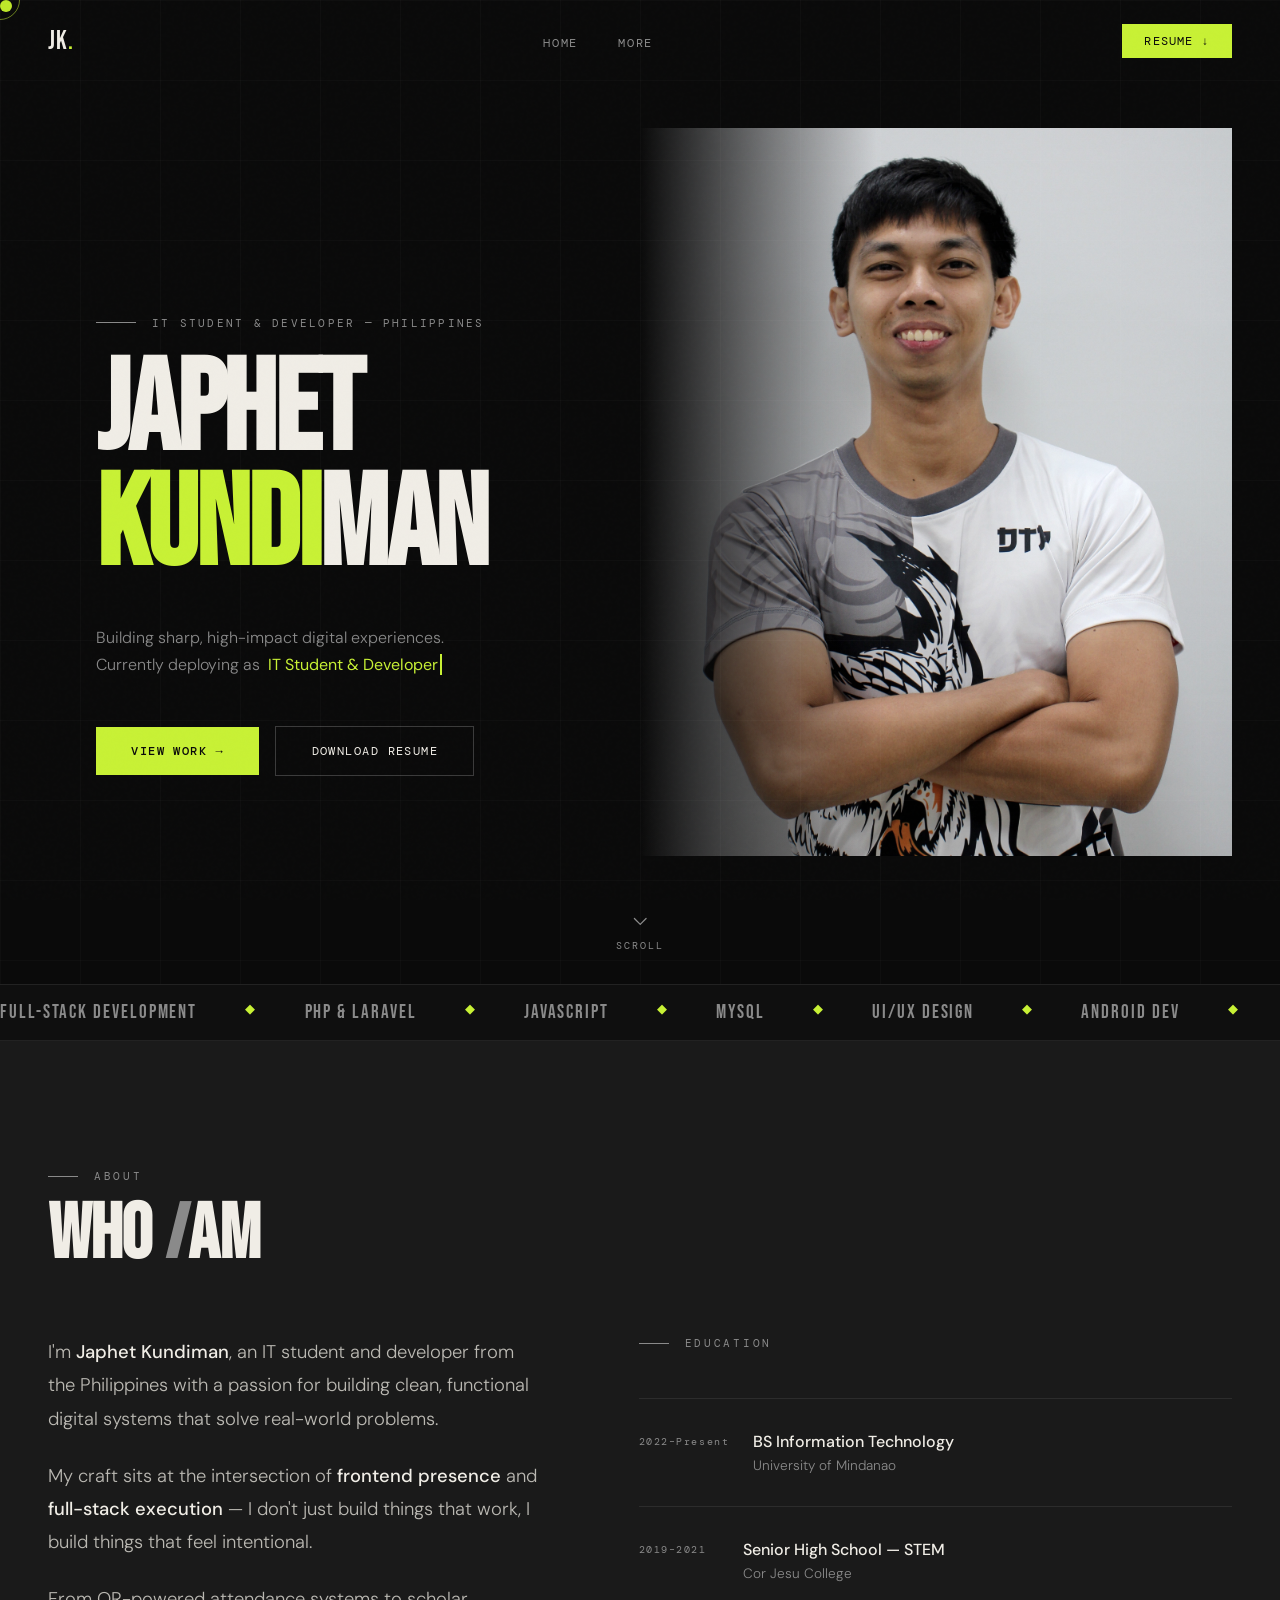
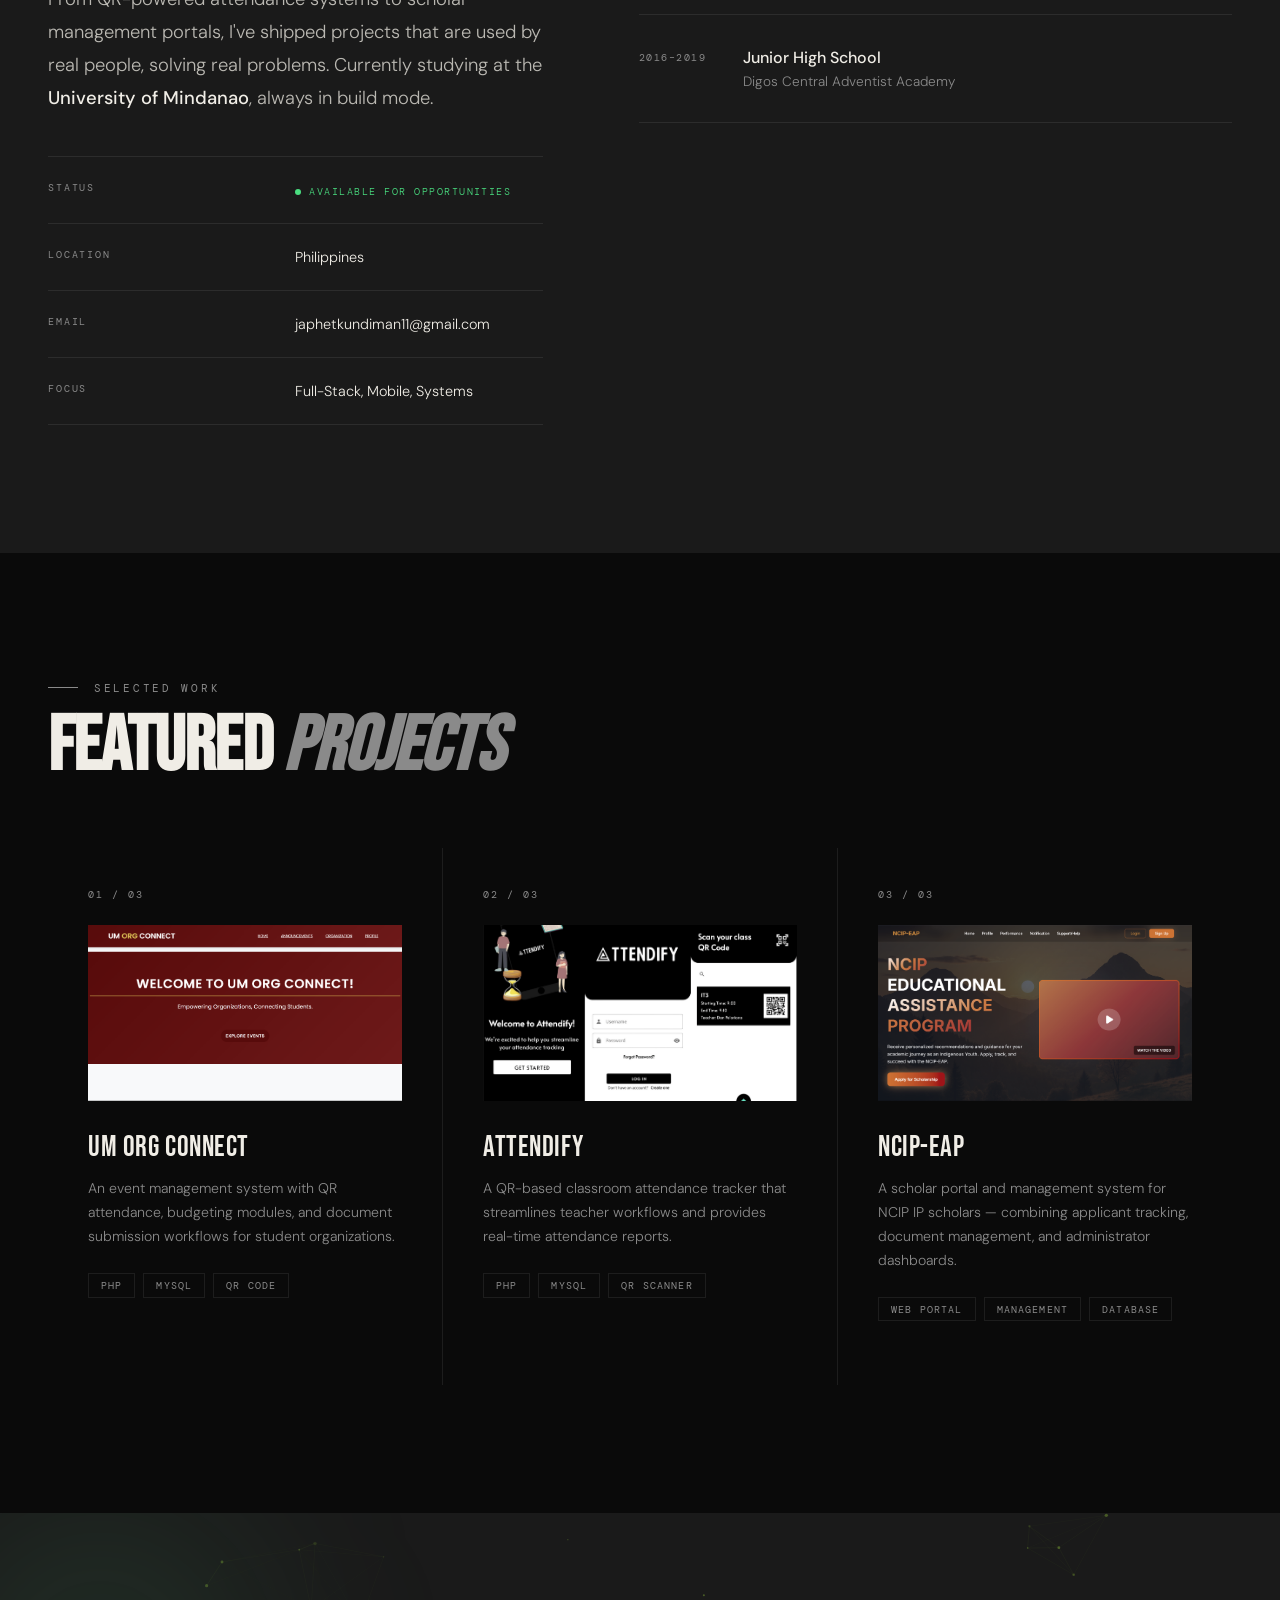
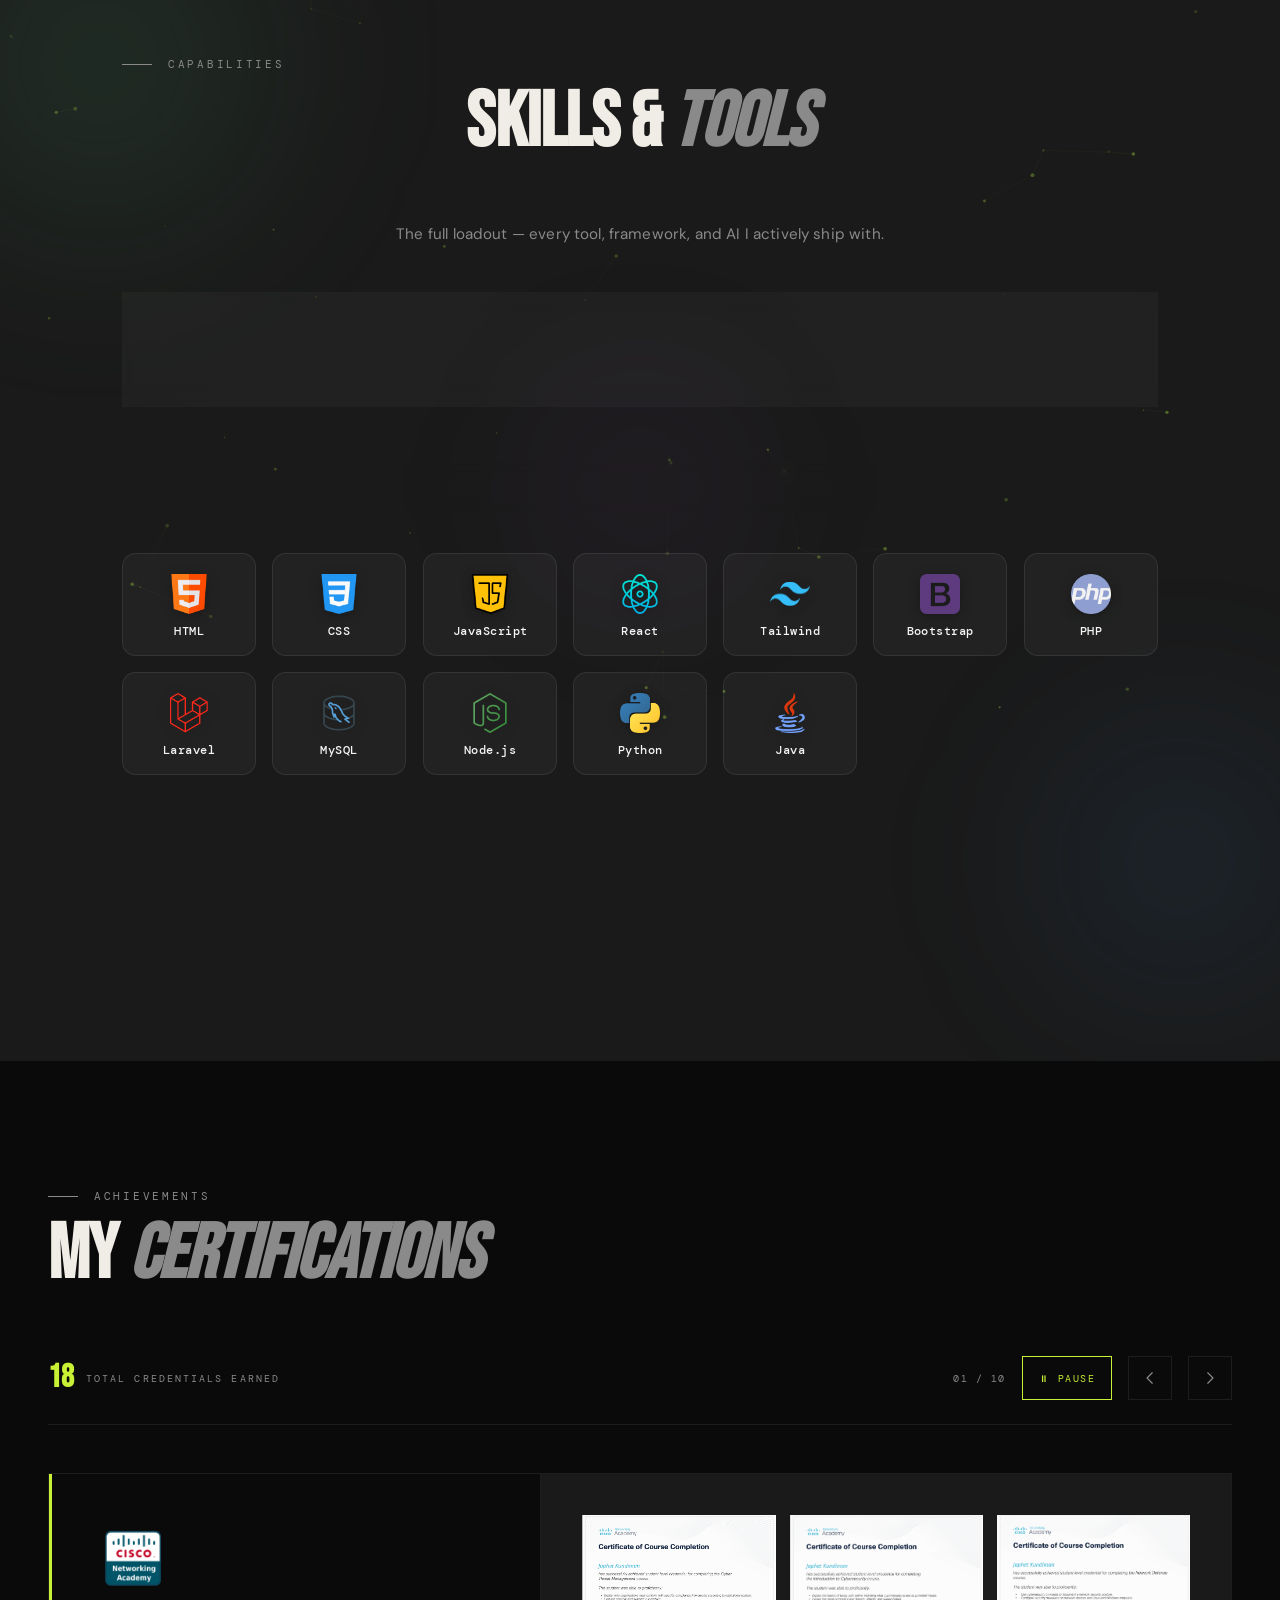
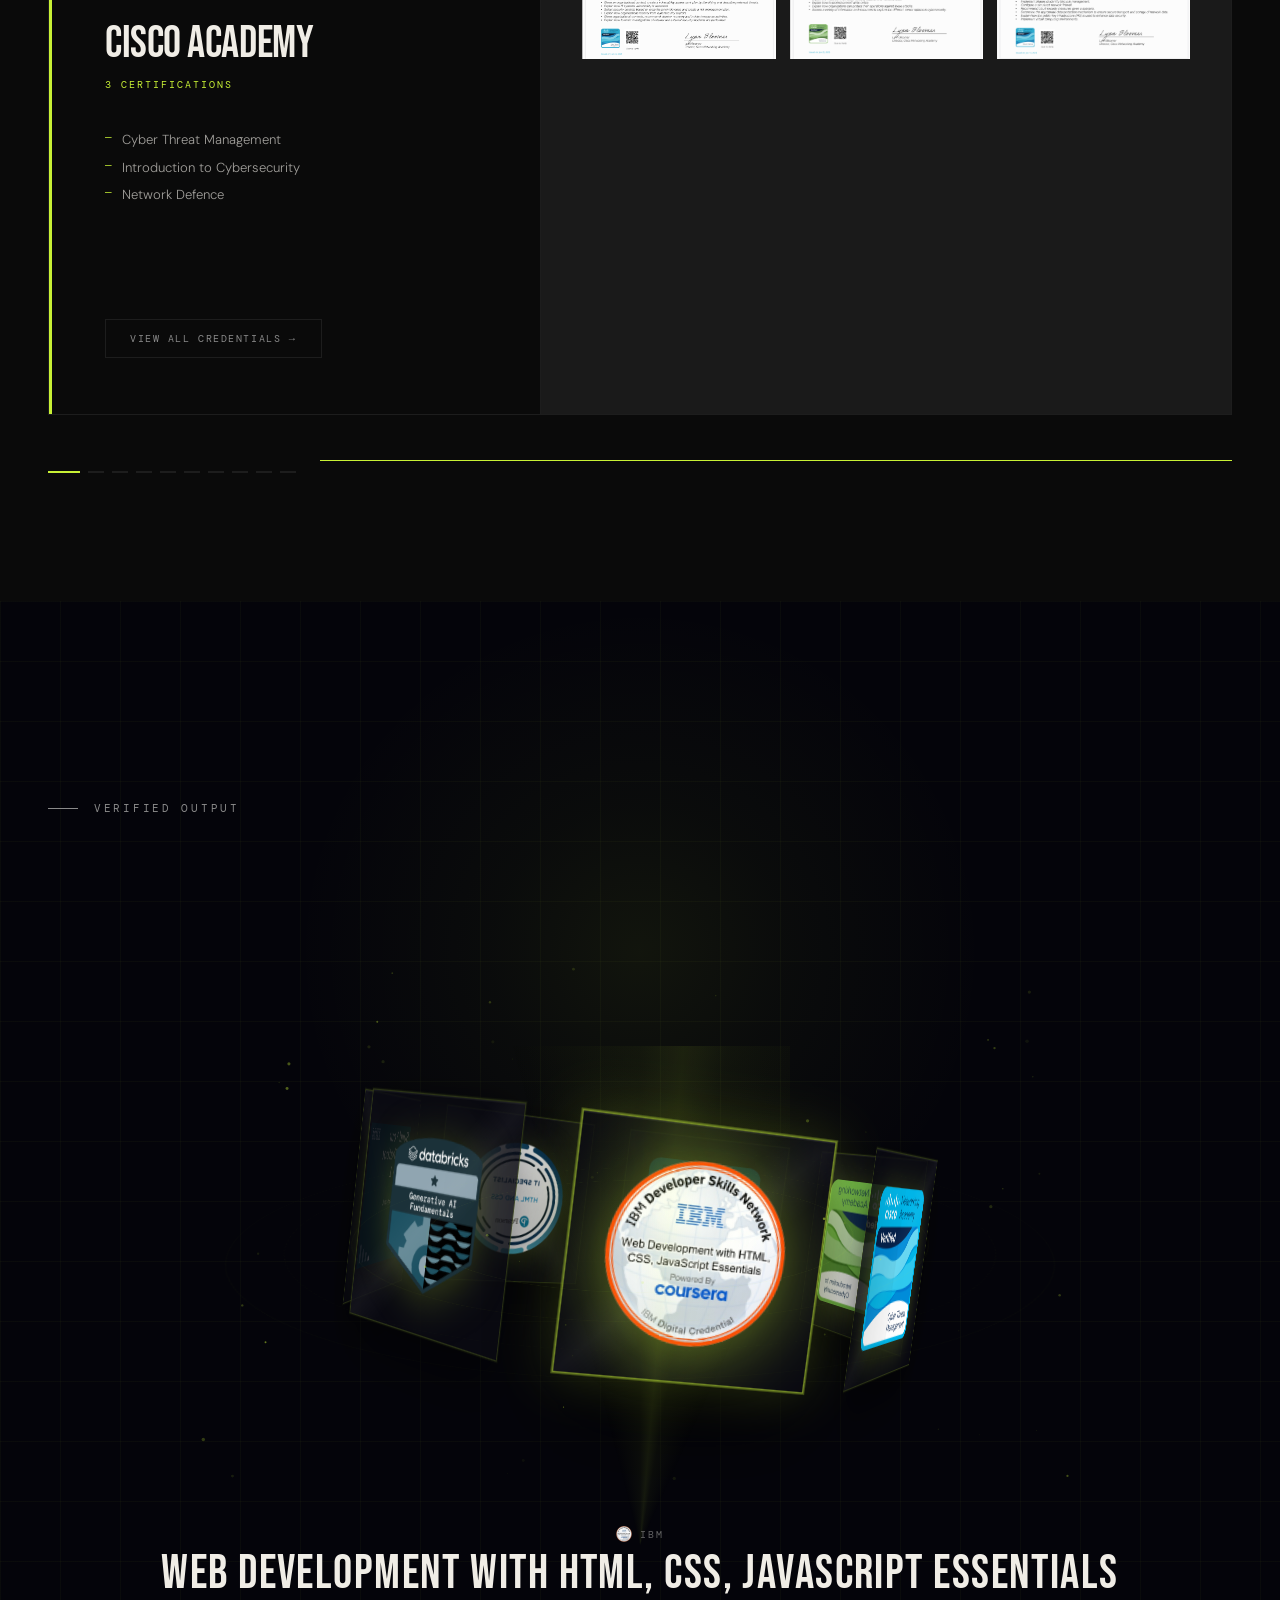
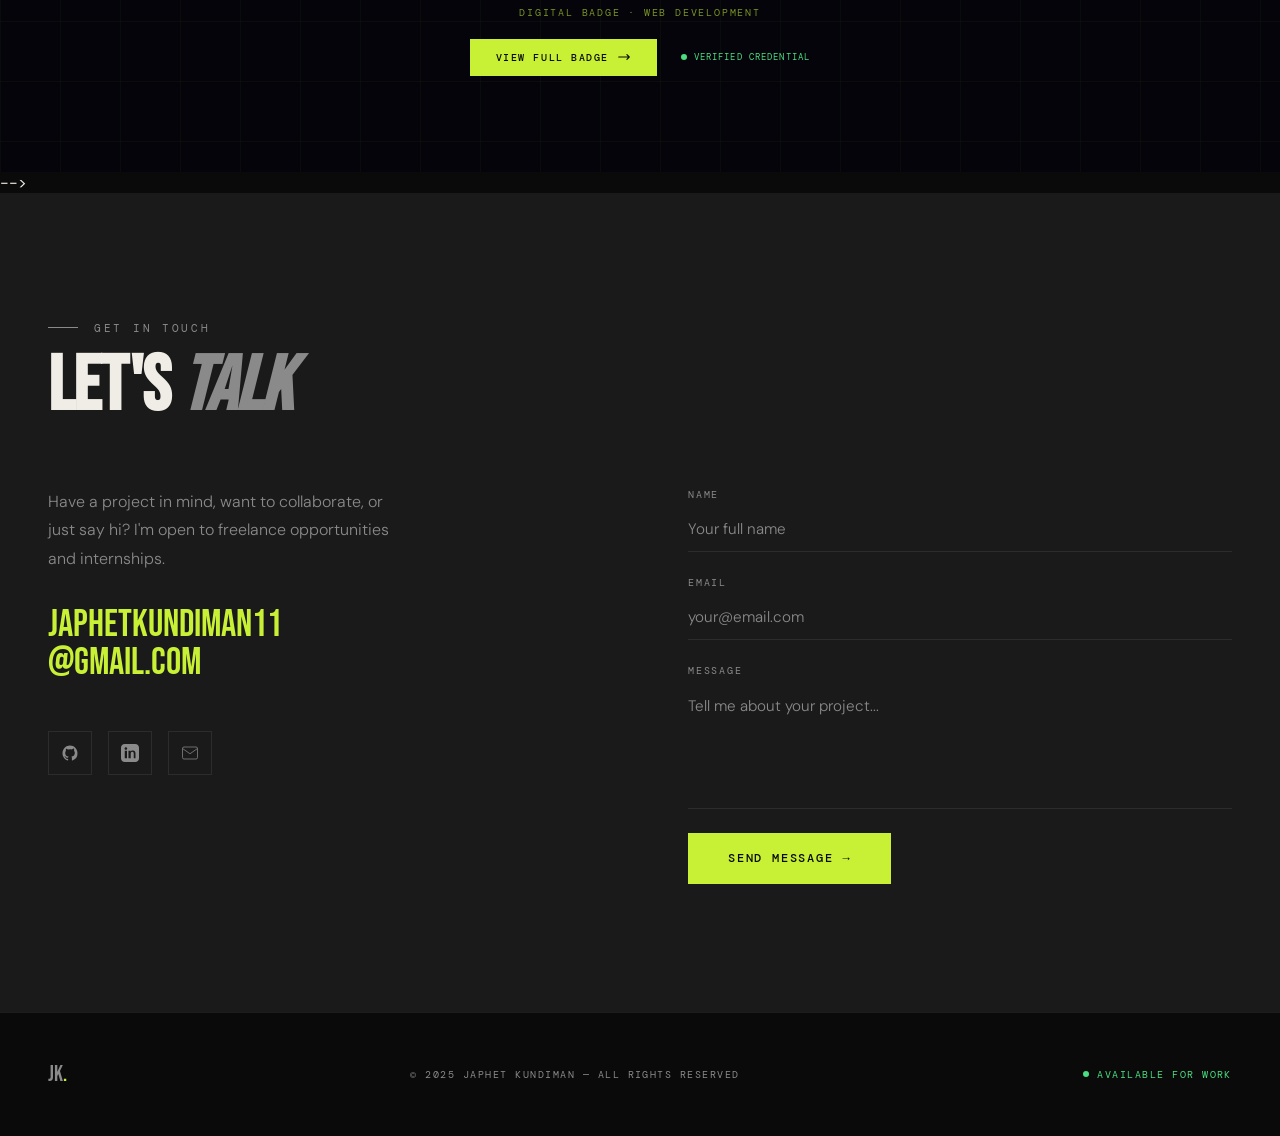
==== commit 44c993c9: "chore: remove project demo links and video modals remove the watch demo anchor tags from project car" ====
--- a/index.html
+++ b/index.html
@@ -171,10 +171,7 @@
         <span class="tag">MySQL</span>
         <span class="tag">QR Code</span>
       </div>
-      <a href="#" class="project-link" onclick="openVideoModal('umOrgVideo');return false;">
-        Watch Demo
-        <svg fill="none" viewBox="0 0 24 24"><path stroke-linecap="round" stroke-linejoin="round" stroke-width="2" d="M17 8l4 4m0 0l-4 4m4-4H3"/></svg>
-      </a>
+
     </div>
 
     <!-- Project 2 -->
@@ -188,10 +185,7 @@
         <span class="tag">MySQL</span>
         <span class="tag">QR Scanner</span>
       </div>
-      <a href="#" class="project-link" onclick="openVideoModal('attendifyVideo');return false;">
-        Watch Demo
-        <svg fill="none" viewBox="0 0 24 24"><path stroke-linecap="round" stroke-linejoin="round" stroke-width="2" d="M17 8l4 4m0 0l-4 4m4-4H3"/></svg>
-      </a>
+
     </div>
 
     <!-- Project 3 -->
@@ -205,10 +199,7 @@
         <span class="tag">Management</span>
         <span class="tag">Database</span>
       </div>
-      <a href="#" class="project-link" onclick="openVideoModal('ncipVideo');return false;">
-        Watch Demo
-        <svg fill="none" viewBox="0 0 24 24"><path stroke-linecap="round" stroke-linejoin="round" stroke-width="2" d="M17 8l4 4m0 0l-4 4m4-4H3"/></svg>
-      </a>
+
     </div>
 
   </div>
@@ -2484,35 +2475,6 @@
   <img id="certificateImg" src="" alt="Certificate">
 </div>
 
-<!-- Video Modals -->
-<div class="video-modal" id="umOrgVideo">
-  <div class="modal-close" style="position:absolute;top:2rem;right:2rem;color:var(--mist);" onclick="closeVideoModal('umOrgVideo')"></div>
-  <div class="video-modal-title">UM Org Connect — Demo</div>
-  <div class="video-placeholder">
-    <svg fill="none" stroke="currentColor" viewBox="0 0 24 24"><path stroke-linecap="round" stroke-linejoin="round" stroke-width="1.5" d="M15 10l4.553-2.276A1 1 0 0121 8.618v6.764a1 1 0 01-1.447.894L15 14M5 18h8a2 2 0 002-2V8a2 2 0 00-2-2H5a2 2 0 00-2 2v8a2 2 0 002 2z"/></svg>
-    <p>Video demo coming soon</p>
-  </div>
-  <button class="video-modal-close" onclick="closeVideoModal('umOrgVideo')">← Close</button>
-</div>
-
-<div class="video-modal" id="attendifyVideo">
-  <div class="video-modal-title">Attendify — Demo</div>
-  <video controls preload="metadata">
-    <source src="assets/videos/Attendify.mp4" type="video/mp4">
-    Your browser does not support the video tag.
-  </video>
-  <button class="video-modal-close" onclick="closeVideoModal('attendifyVideo')">← Close</button>
-</div>
-
-<div class="video-modal" id="ncipVideo">
-  <div class="video-modal-title">NCIP-EAP — Demo</div>
-  <div class="video-placeholder">
-    <svg fill="none" stroke="currentColor" viewBox="0 0 24 24"><path stroke-linecap="round" stroke-linejoin="round" stroke-width="1.5" d="M15 10l4.553-2.276A1 1 0 0121 8.618v6.764a1 1 0 01-1.447.894L15 14M5 18h8a2 2 0 002-2V8a2 2 0 00-2-2H5a2 2 0 00-2 2v8a2 2 0 002 2z"/></svg>
-    <p>Video demo coming soon</p>
-  </div>
-  <button class="video-modal-close" onclick="closeVideoModal('ncipVideo')">← Close</button>
-</div>
-
   <script src="assets/js/script.js"></script>
 </body>
 </html>
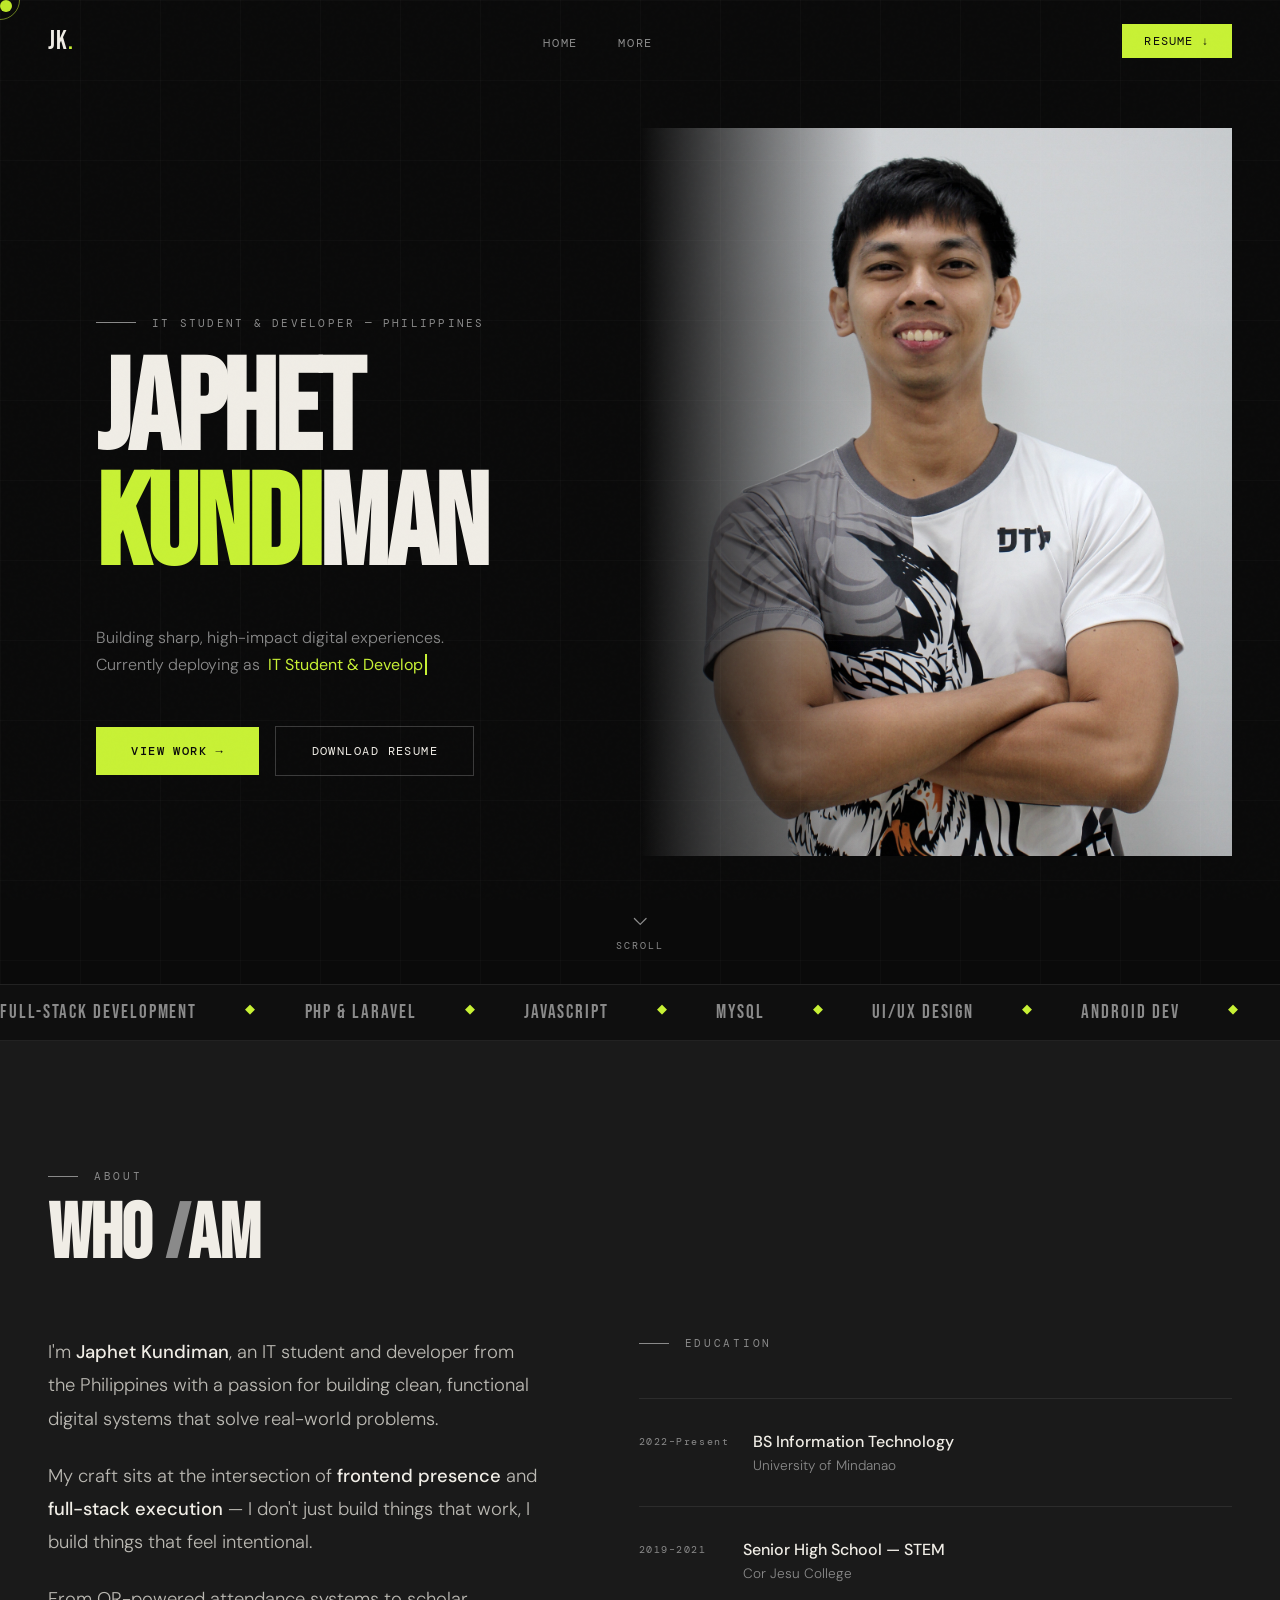
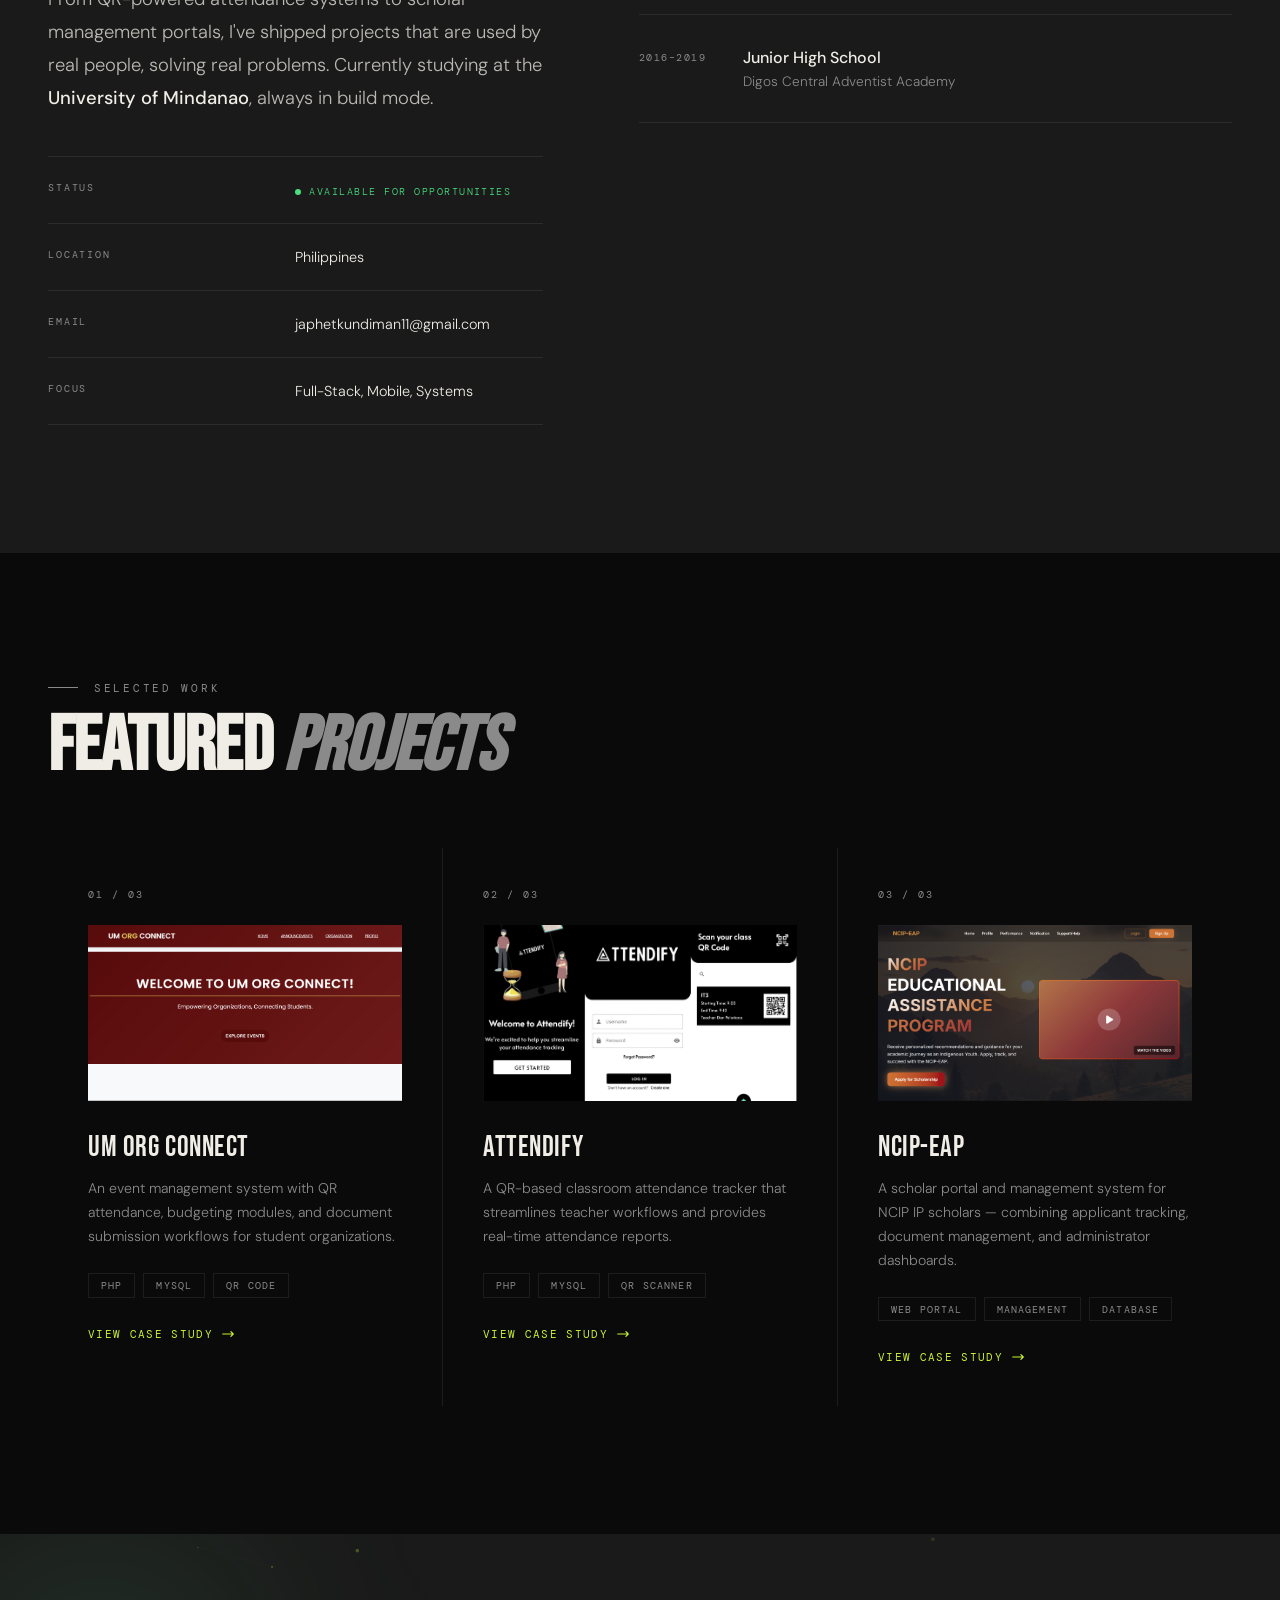
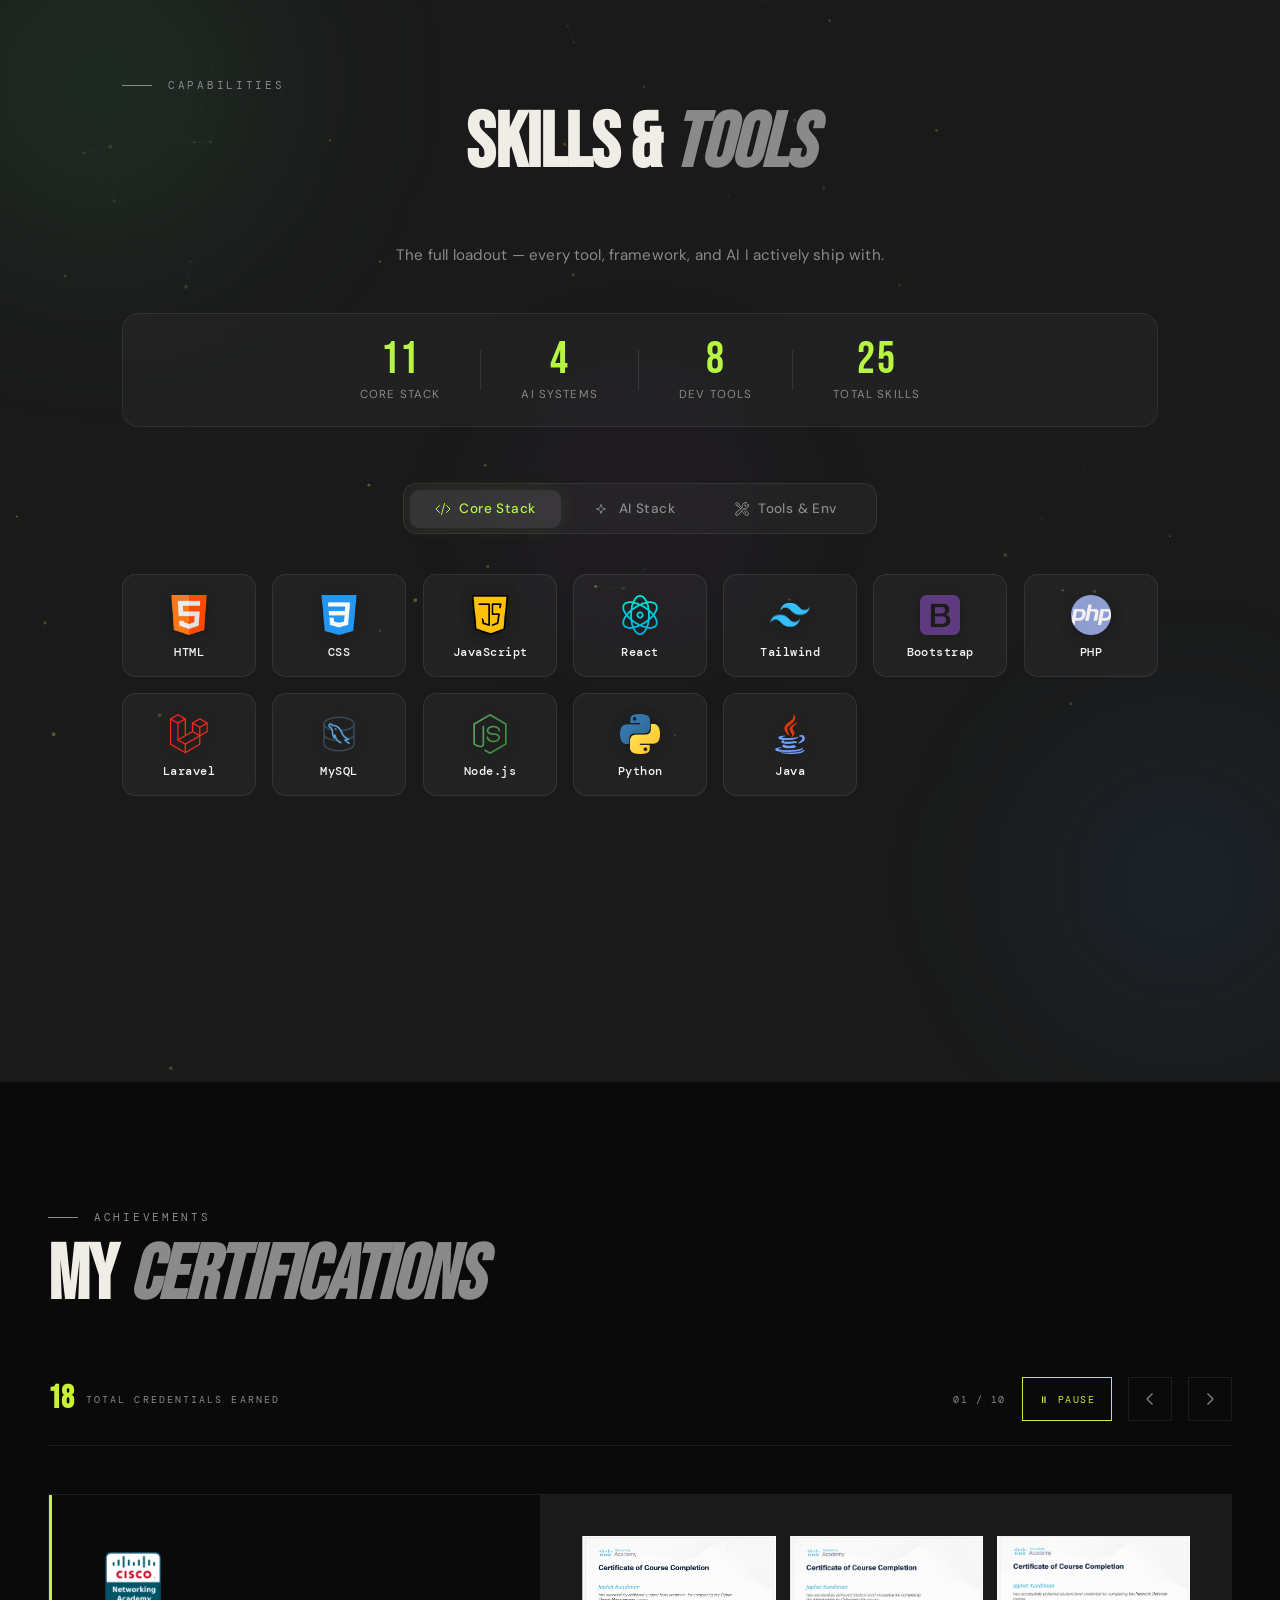
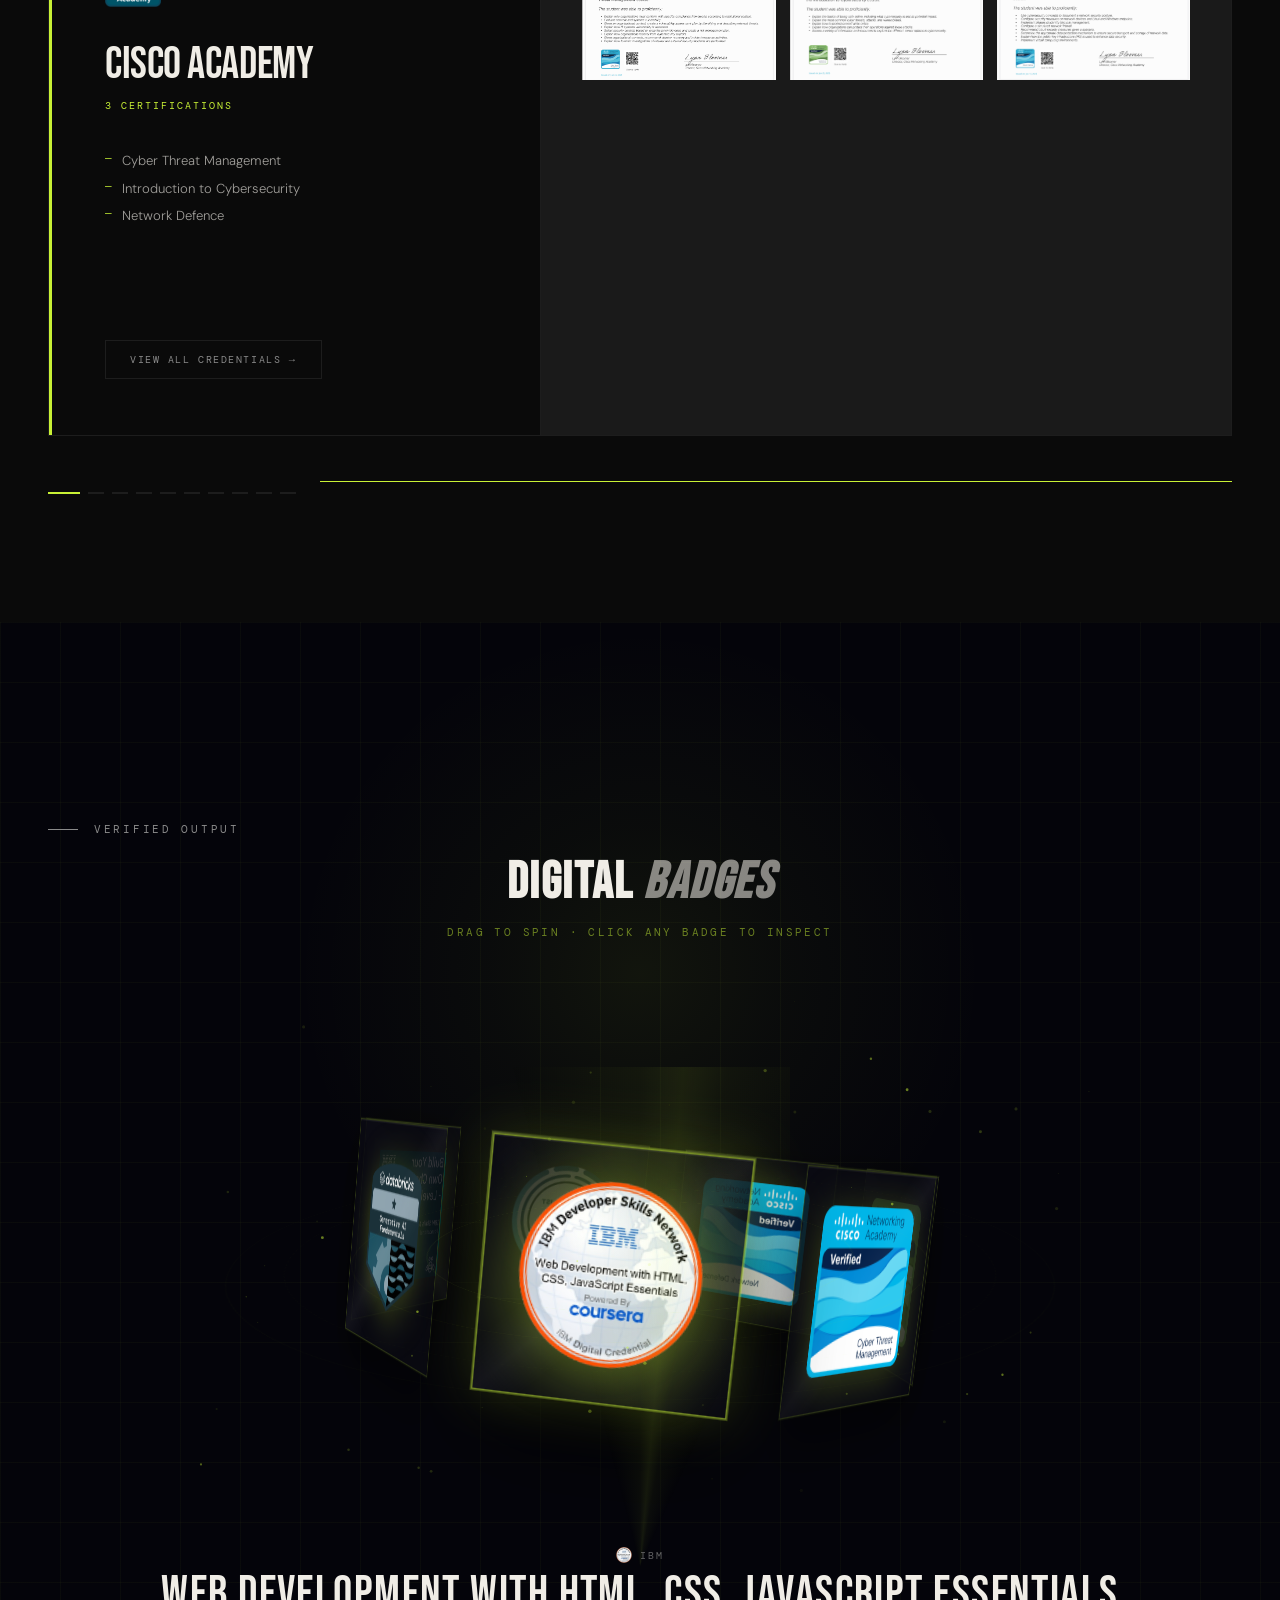
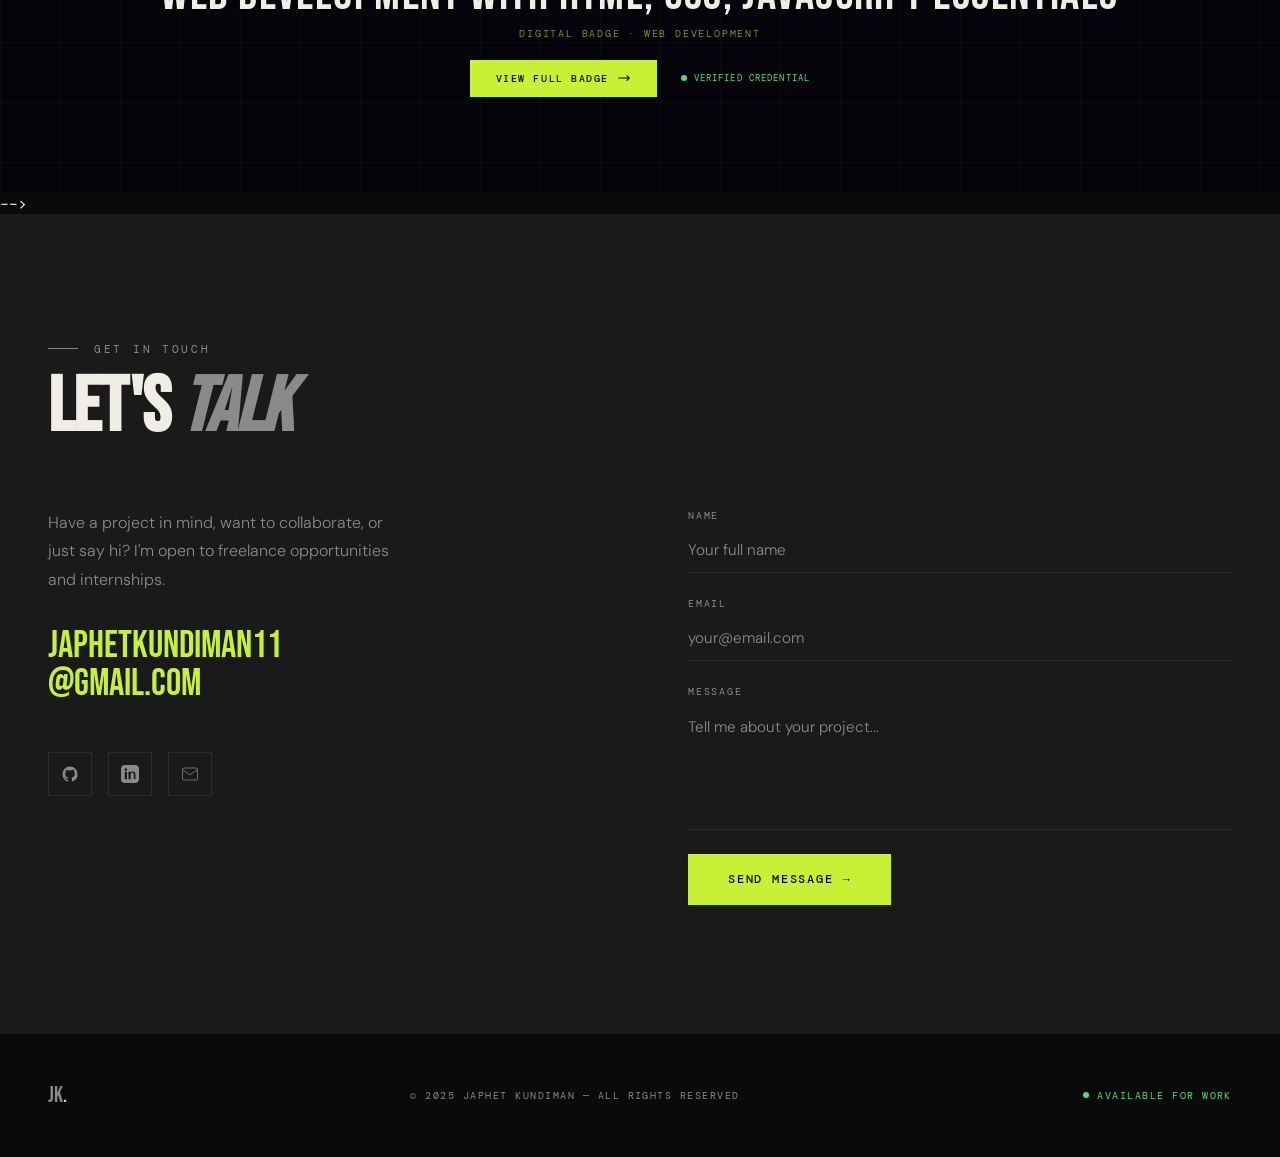
==== commit 1a06b3c5: "feat(portfolio): add case studies and revamp hub - Added full standalone case study pages for UM Org" ====
--- a/index.html
+++ b/index.html
@@ -171,6 +171,10 @@
         <span class="tag">MySQL</span>
         <span class="tag">QR Code</span>
       </div>
+      <a href="projects/um-org-connect.html" class="project-link">
+        View Case Study
+        <svg fill="none" viewBox="0 0 24 24" stroke="currentColor"><path stroke-linecap="round" stroke-linejoin="round" stroke-width="2" d="M17 8l4 4m0 0l-4 4m4-4H3"/></svg>
+      </a>
 
     </div>
 
@@ -185,6 +189,10 @@
         <span class="tag">MySQL</span>
         <span class="tag">QR Scanner</span>
       </div>
+      <a href="projects/attendify.html" class="project-link">
+        View Case Study
+        <svg fill="none" viewBox="0 0 24 24" stroke="currentColor"><path stroke-linecap="round" stroke-linejoin="round" stroke-width="2" d="M17 8l4 4m0 0l-4 4m4-4H3"/></svg>
+      </a>
 
     </div>
 
@@ -199,6 +207,10 @@
         <span class="tag">Management</span>
         <span class="tag">Database</span>
       </div>
+      <a href="projects/ncip-eap.html" class="project-link">
+        View Case Study
+        <svg fill="none" viewBox="0 0 24 24" stroke="currentColor"><path stroke-linecap="round" stroke-linejoin="round" stroke-width="2" d="M17 8l4 4m0 0l-4 4m4-4H3"/></svg>
+      </a>
 
     </div>
 
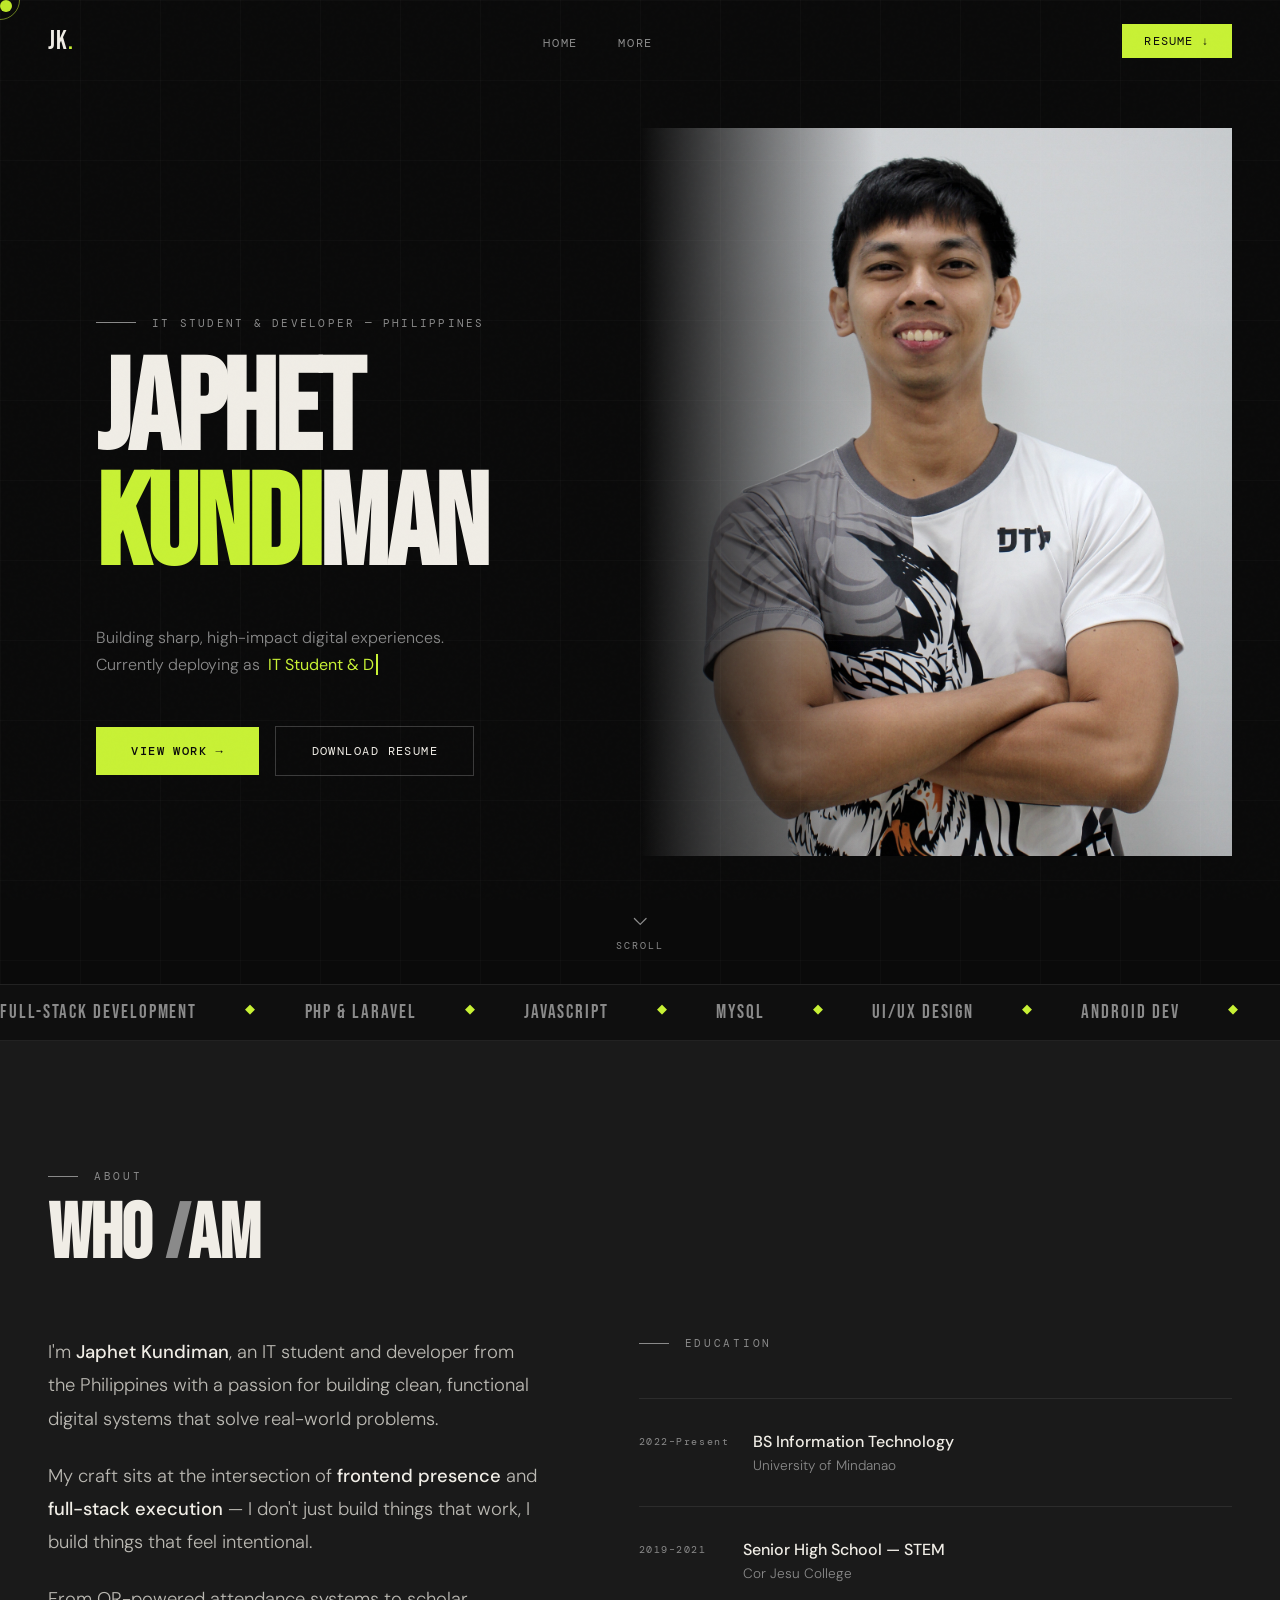
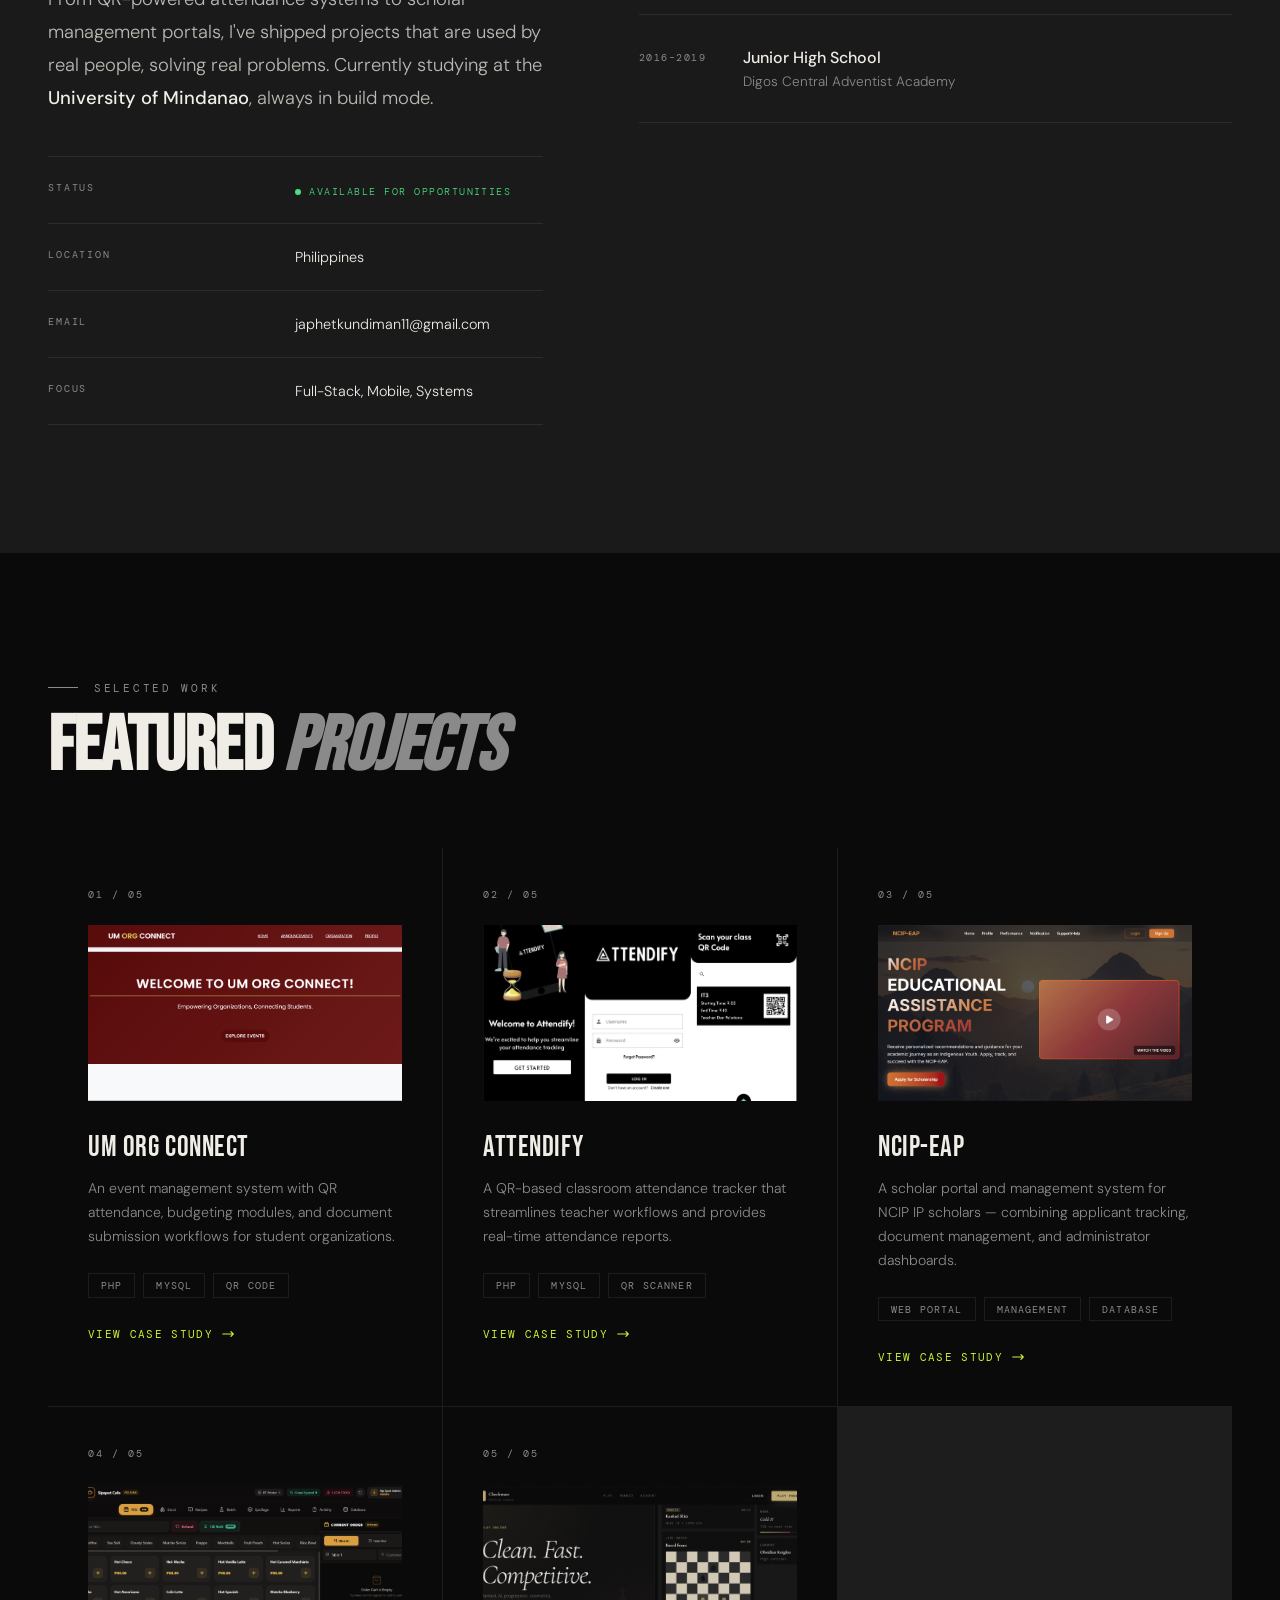
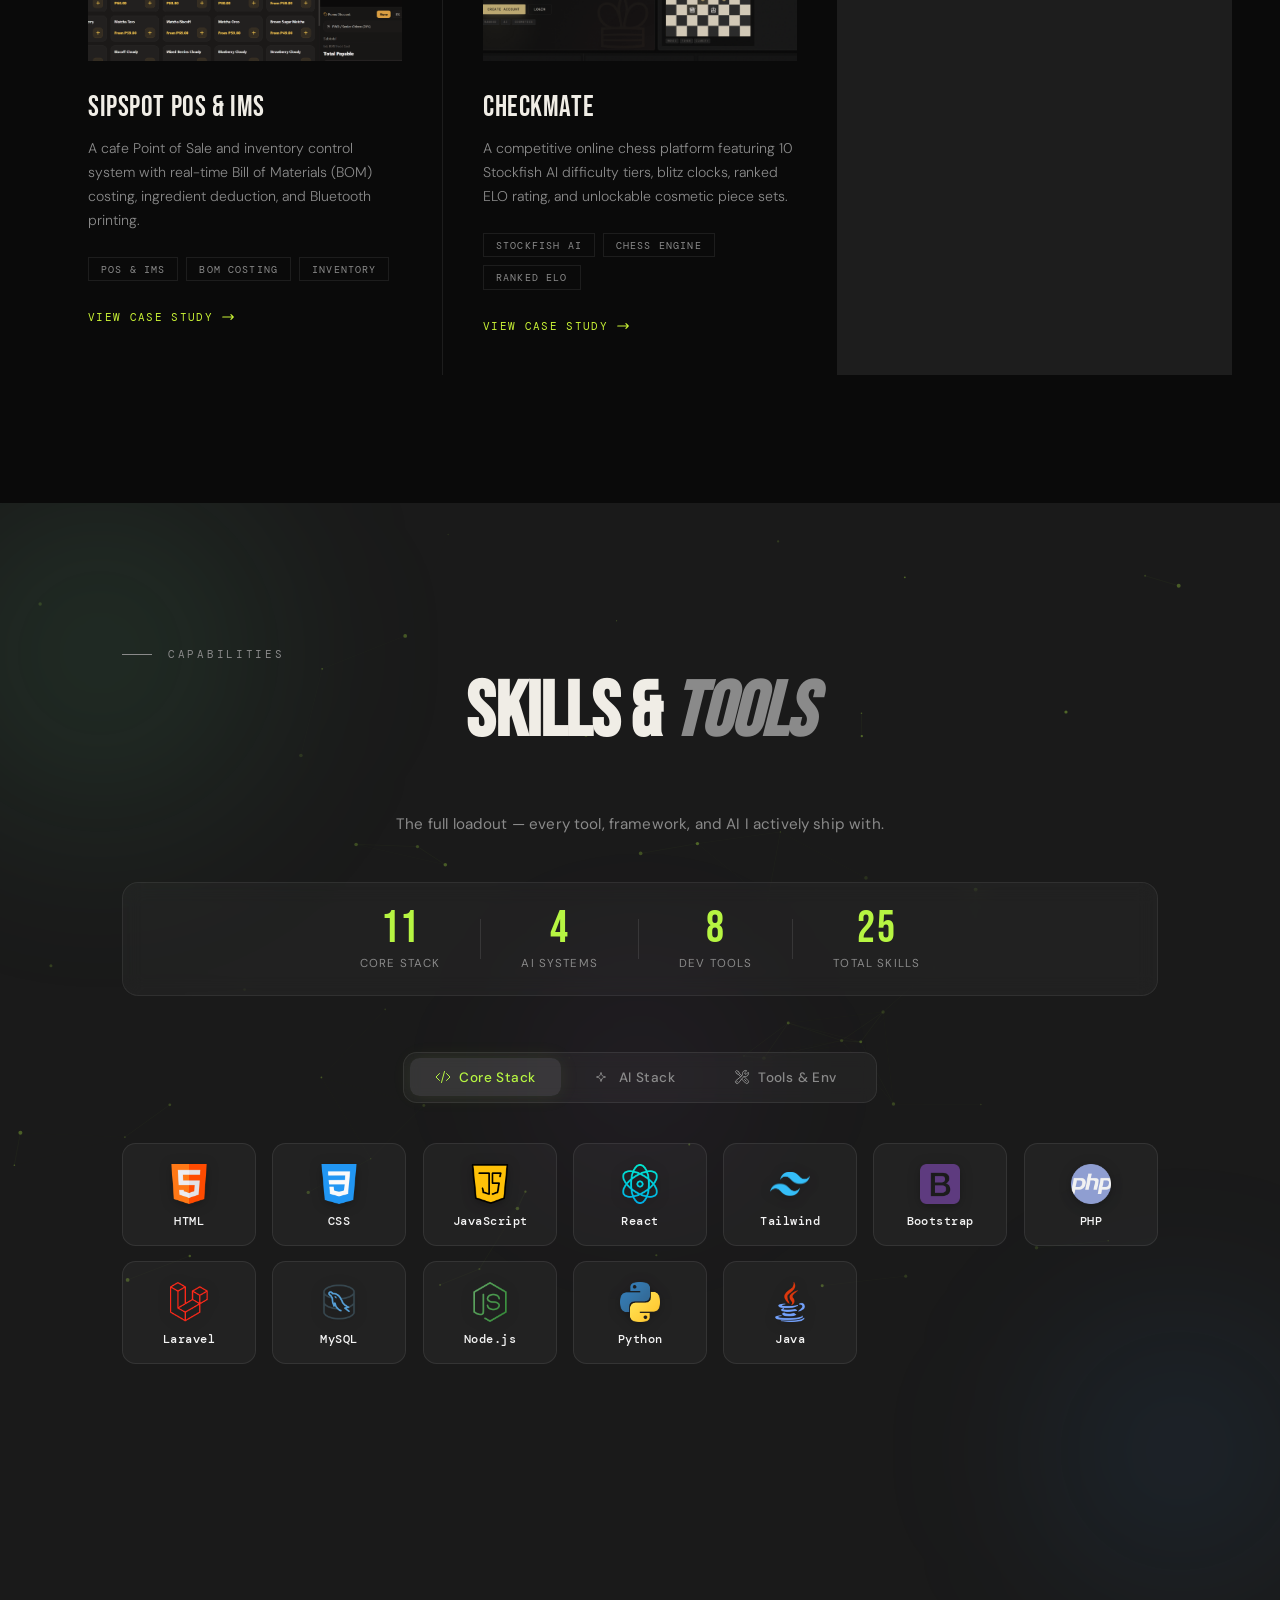
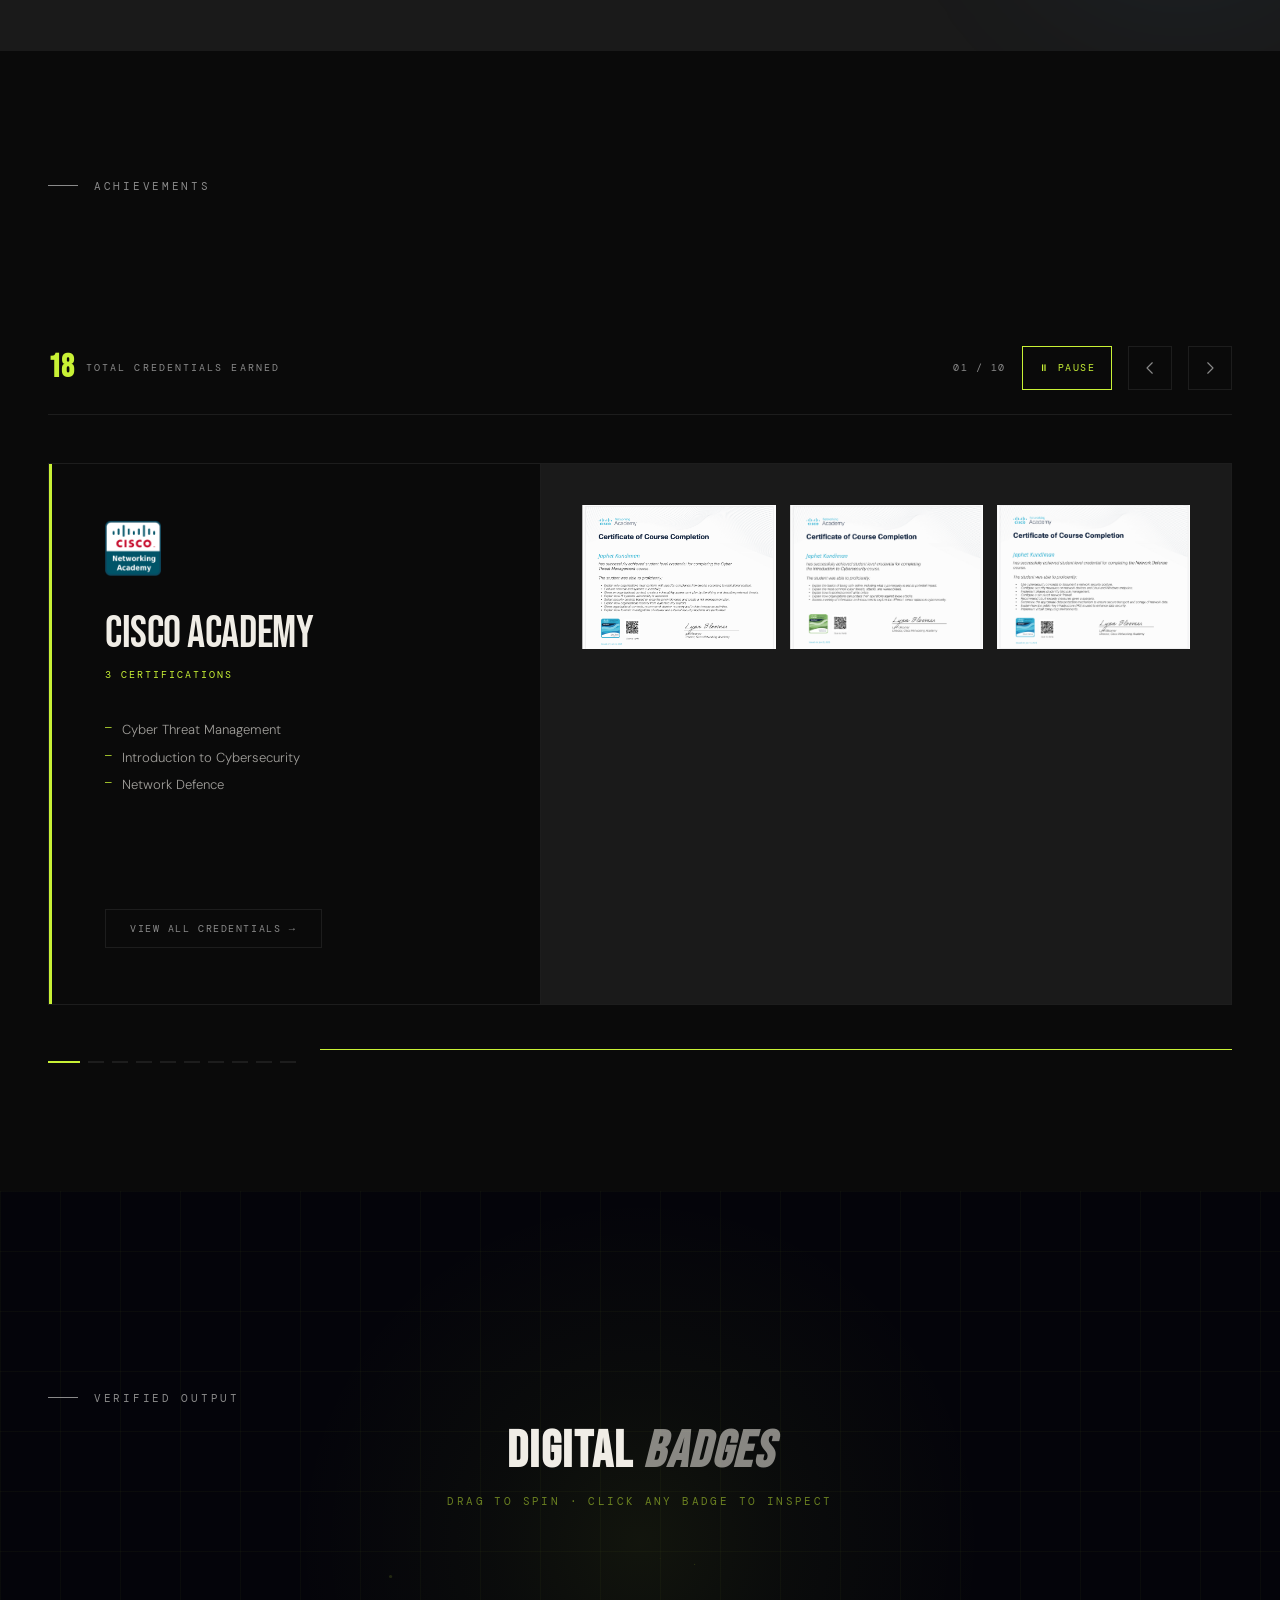
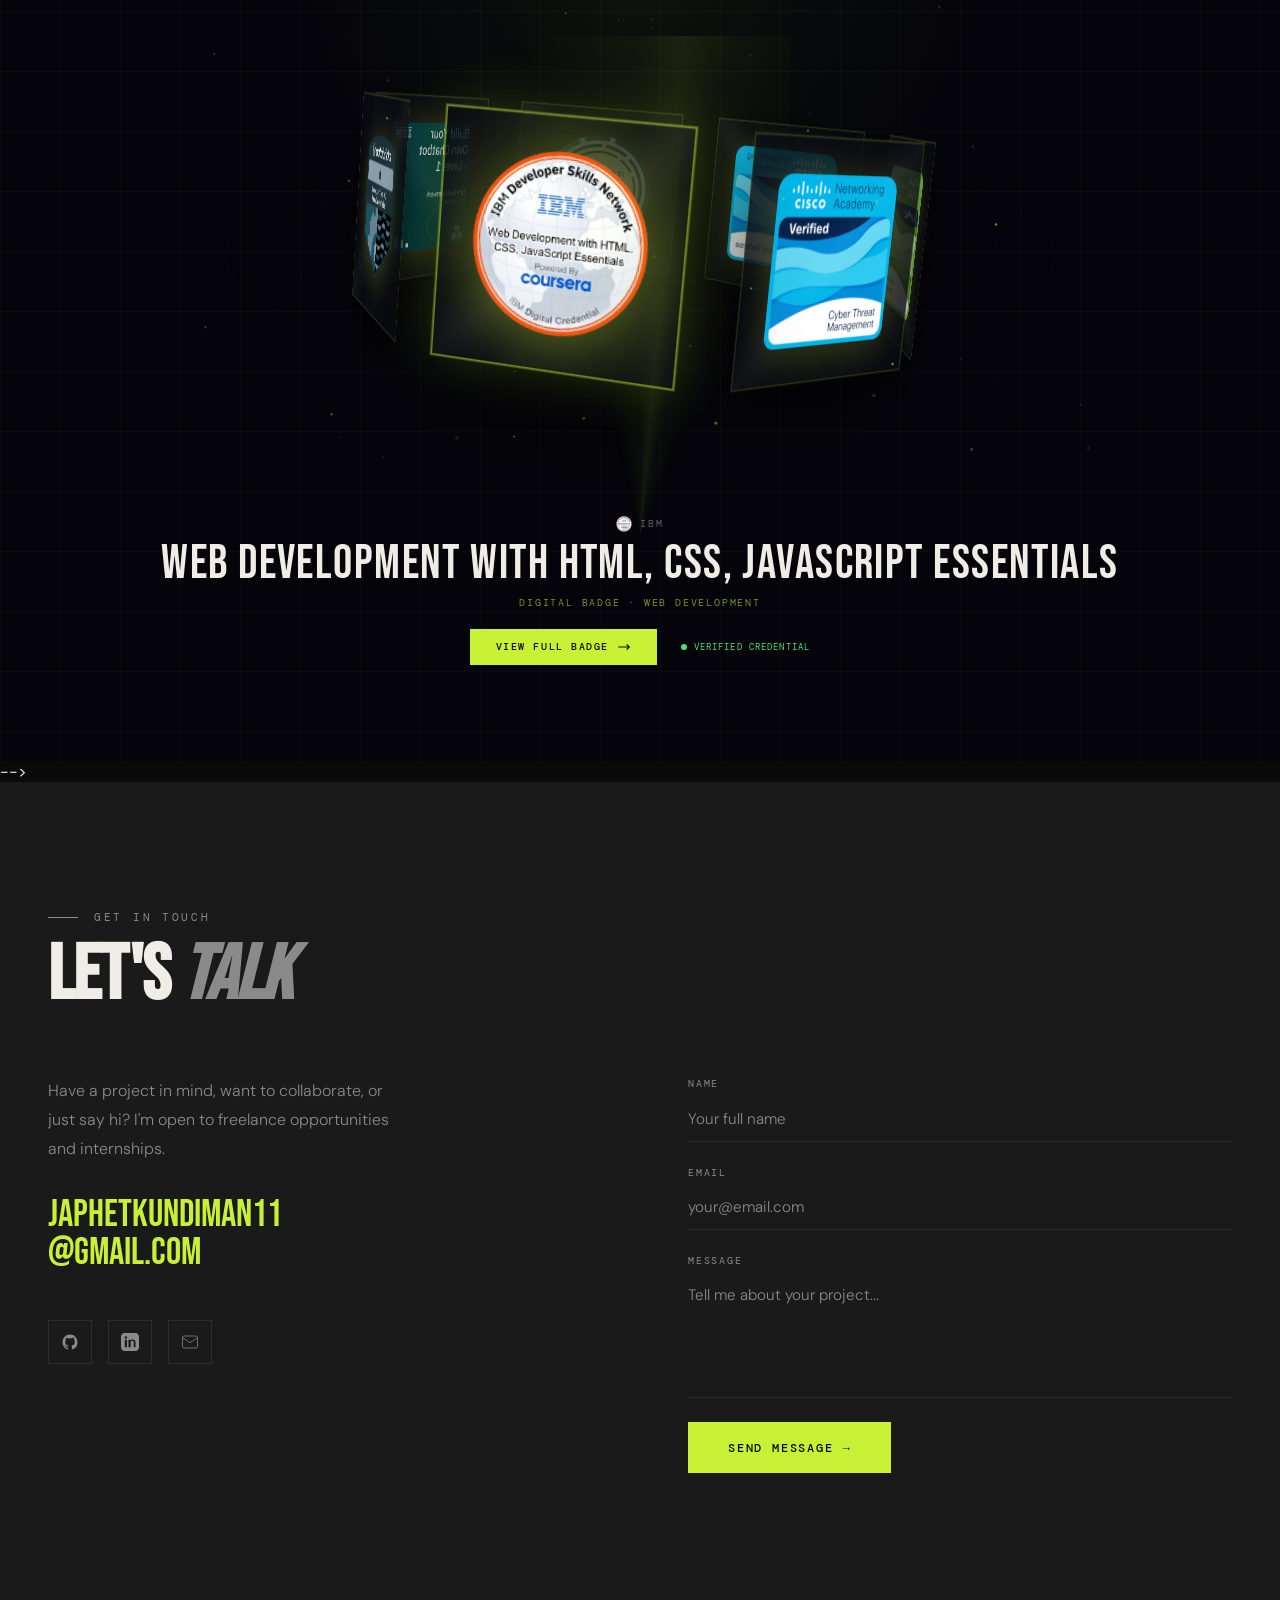
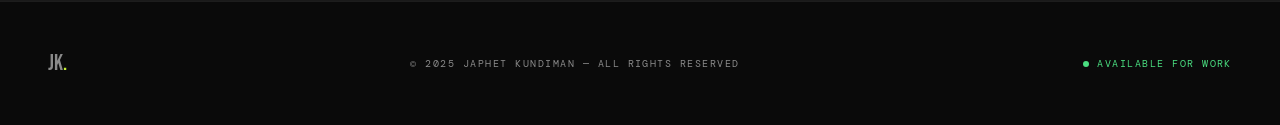
==== commit 77dc88c8: "feat(portfolio): add Sipspot & Checkmate project case studies - add complete case study pages for Si" ====
--- a/index.html
+++ b/index.html
@@ -162,7 +162,7 @@
 
     <!-- Project 1 -->
     <div class="project-item reveal">
-      <div class="project-num">01 / 03</div>
+      <div class="project-num">01 / 05</div>
       <img src="assets/images/projects/UmOrg.png" alt="UM Org Connect" class="project-thumb">
       <div class="project-name">UM Org Connect</div>
       <p class="project-desc">An event management system with QR attendance, budgeting modules, and document submission workflows for student organizations.</p>
@@ -175,12 +175,11 @@
         View Case Study
         <svg fill="none" viewBox="0 0 24 24" stroke="currentColor"><path stroke-linecap="round" stroke-linejoin="round" stroke-width="2" d="M17 8l4 4m0 0l-4 4m4-4H3"/></svg>
       </a>
-
     </div>
 
     <!-- Project 2 -->
     <div class="project-item reveal" style="transition-delay:0.1s">
-      <div class="project-num">02 / 03</div>
+      <div class="project-num">02 / 05</div>
       <img src="assets/images/projects/Attendify.png" alt="Attendify" class="project-thumb">
       <div class="project-name">Attendify</div>
       <p class="project-desc">A QR-based classroom attendance tracker that streamlines teacher workflows and provides real-time attendance reports.</p>
@@ -193,12 +192,11 @@
         View Case Study
         <svg fill="none" viewBox="0 0 24 24" stroke="currentColor"><path stroke-linecap="round" stroke-linejoin="round" stroke-width="2" d="M17 8l4 4m0 0l-4 4m4-4H3"/></svg>
       </a>
-
     </div>
 
     <!-- Project 3 -->
     <div class="project-item reveal" style="transition-delay:0.2s">
-      <div class="project-num">03 / 03</div>
+      <div class="project-num">03 / 05</div>
       <img src="assets/images/projects/Ncip.png" alt="NCIP-EAP" class="project-thumb">
       <div class="project-name">NCIP-EAP</div>
       <p class="project-desc">A scholar portal and management system for NCIP IP scholars — combining applicant tracking, document management, and administrator dashboards.</p>
@@ -211,7 +209,40 @@
         View Case Study
         <svg fill="none" viewBox="0 0 24 24" stroke="currentColor"><path stroke-linecap="round" stroke-linejoin="round" stroke-width="2" d="M17 8l4 4m0 0l-4 4m4-4H3"/></svg>
       </a>
-
+    </div>
+
+    <!-- Project 4 -->
+    <div class="project-item reveal" style="transition-delay:0.3s">
+      <div class="project-num">04 / 05</div>
+      <img src="assets/images/projects/Sipspot IMS (POS Register).png" alt="Sipspot Cafe POS & IMS" class="project-thumb">
+      <div class="project-name">Sipspot POS &amp; IMS</div>
+      <p class="project-desc">A cafe Point of Sale and inventory control system with real-time Bill of Materials (BOM) costing, ingredient deduction, and Bluetooth printing.</p>
+      <div class="project-tags">
+        <span class="tag">POS &amp; IMS</span>
+        <span class="tag">BOM Costing</span>
+        <span class="tag">Inventory</span>
+      </div>
+      <a href="projects/sipspot-ims.html" class="project-link">
+        View Case Study
+        <svg fill="none" viewBox="0 0 24 24" stroke="currentColor"><path stroke-linecap="round" stroke-linejoin="round" stroke-width="2" d="M17 8l4 4m0 0l-4 4m4-4H3"/></svg>
+      </a>
+    </div>
+
+    <!-- Project 5 -->
+    <div class="project-item reveal" style="transition-delay:0.4s">
+      <div class="project-num">05 / 05</div>
+      <img src="assets/images/projects/Chess.png" alt="Checkmate Chess" class="project-thumb">
+      <div class="project-name">Checkmate</div>
+      <p class="project-desc">A competitive online chess platform featuring 10 Stockfish AI difficulty tiers, blitz clocks, ranked ELO rating, and unlockable cosmetic piece sets.</p>
+      <div class="project-tags">
+        <span class="tag">Stockfish AI</span>
+        <span class="tag">Chess Engine</span>
+        <span class="tag">Ranked ELO</span>
+      </div>
+      <a href="projects/checkmate-chess.html" class="project-link">
+        View Case Study
+        <svg fill="none" viewBox="0 0 24 24" stroke="currentColor"><path stroke-linecap="round" stroke-linejoin="round" stroke-width="2" d="M17 8l4 4m0 0l-4 4m4-4H3"/></svg>
+      </a>
     </div>
 
   </div>
--- a/assets/css/styles.css
+++ b/assets/css/styles.css
@@ -420,7 +420,7 @@
 
       /* ── PROJECTS ── */
       #projects { background: var(--ink); }
-      .projects-grid { display: grid; grid-template-columns: repeat(3, 1fr); gap: 1px; background: var(--divider); }
+      .projects-grid { display: grid; grid-template-columns: repeat(auto-fit, minmax(340px, 1fr)); gap: 1px; background: var(--divider); }
       .project-item {
         background: var(--ink);
         padding: 2.5rem;
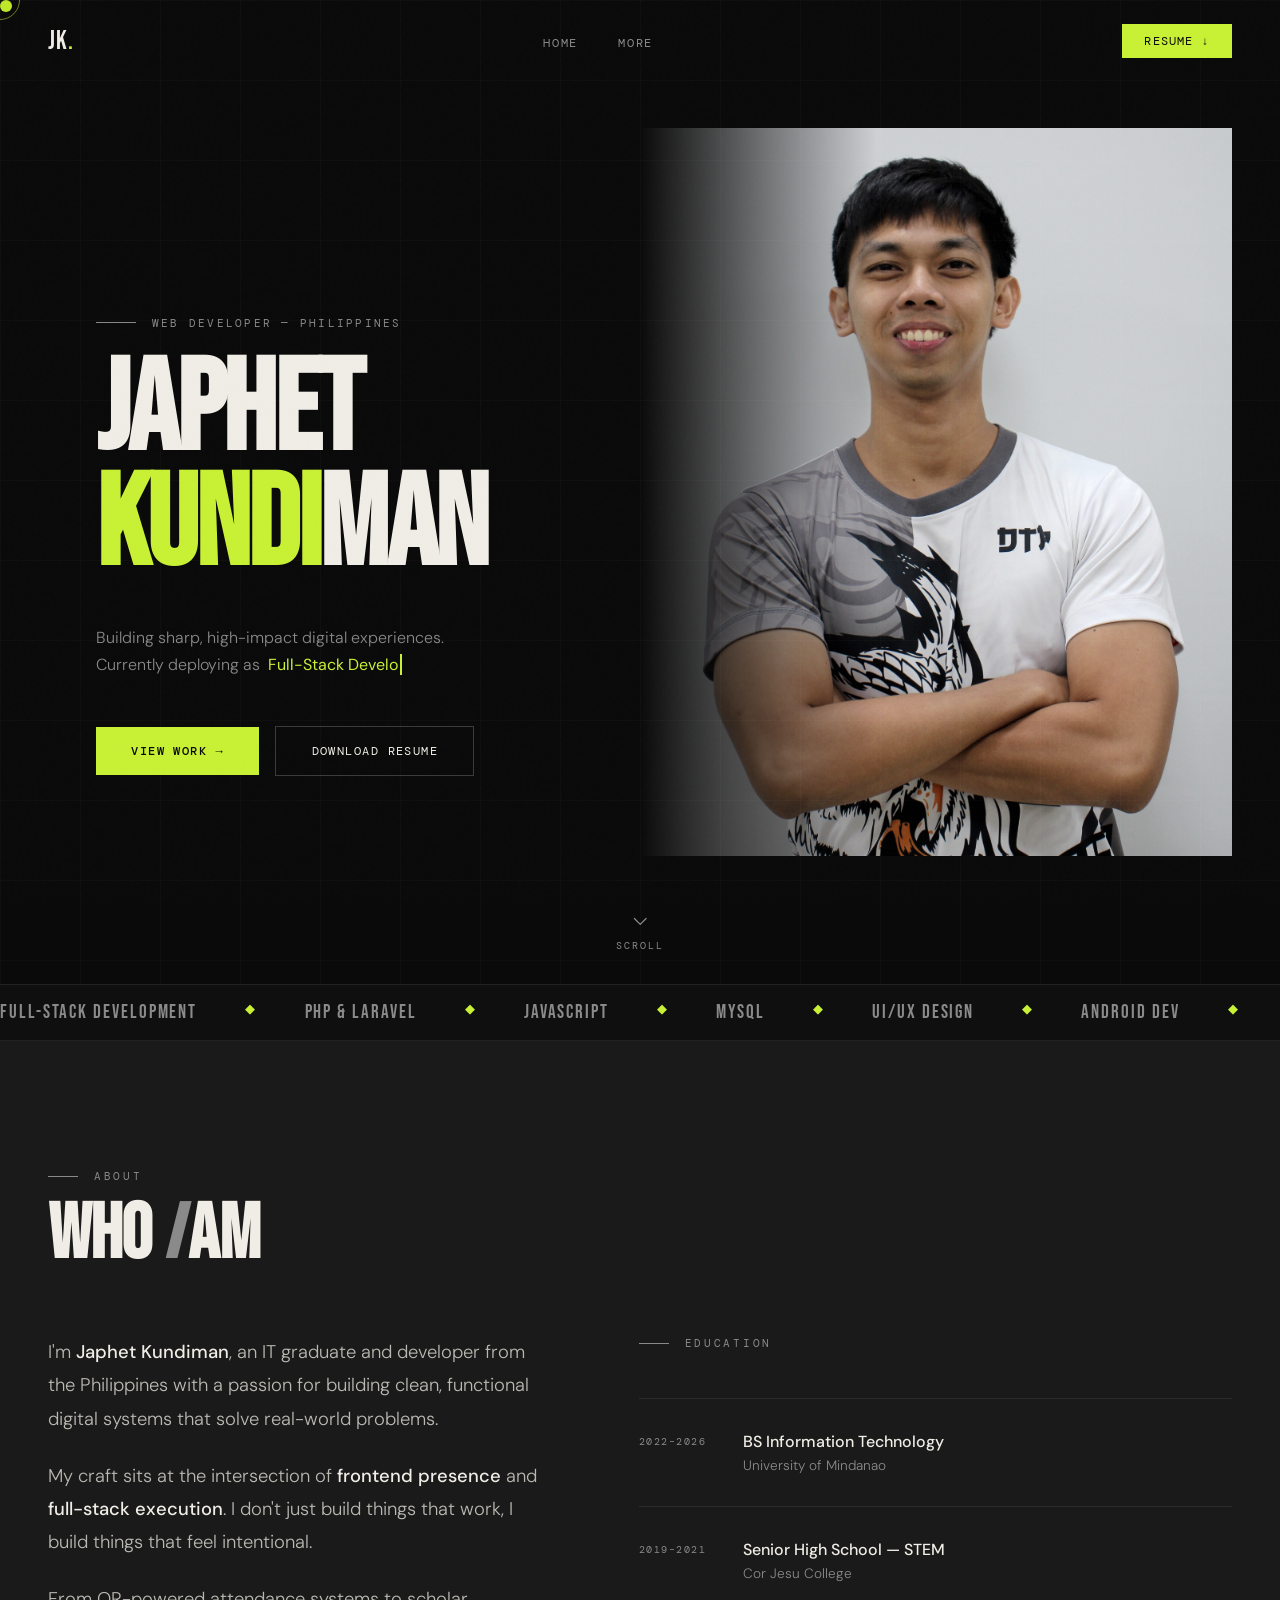
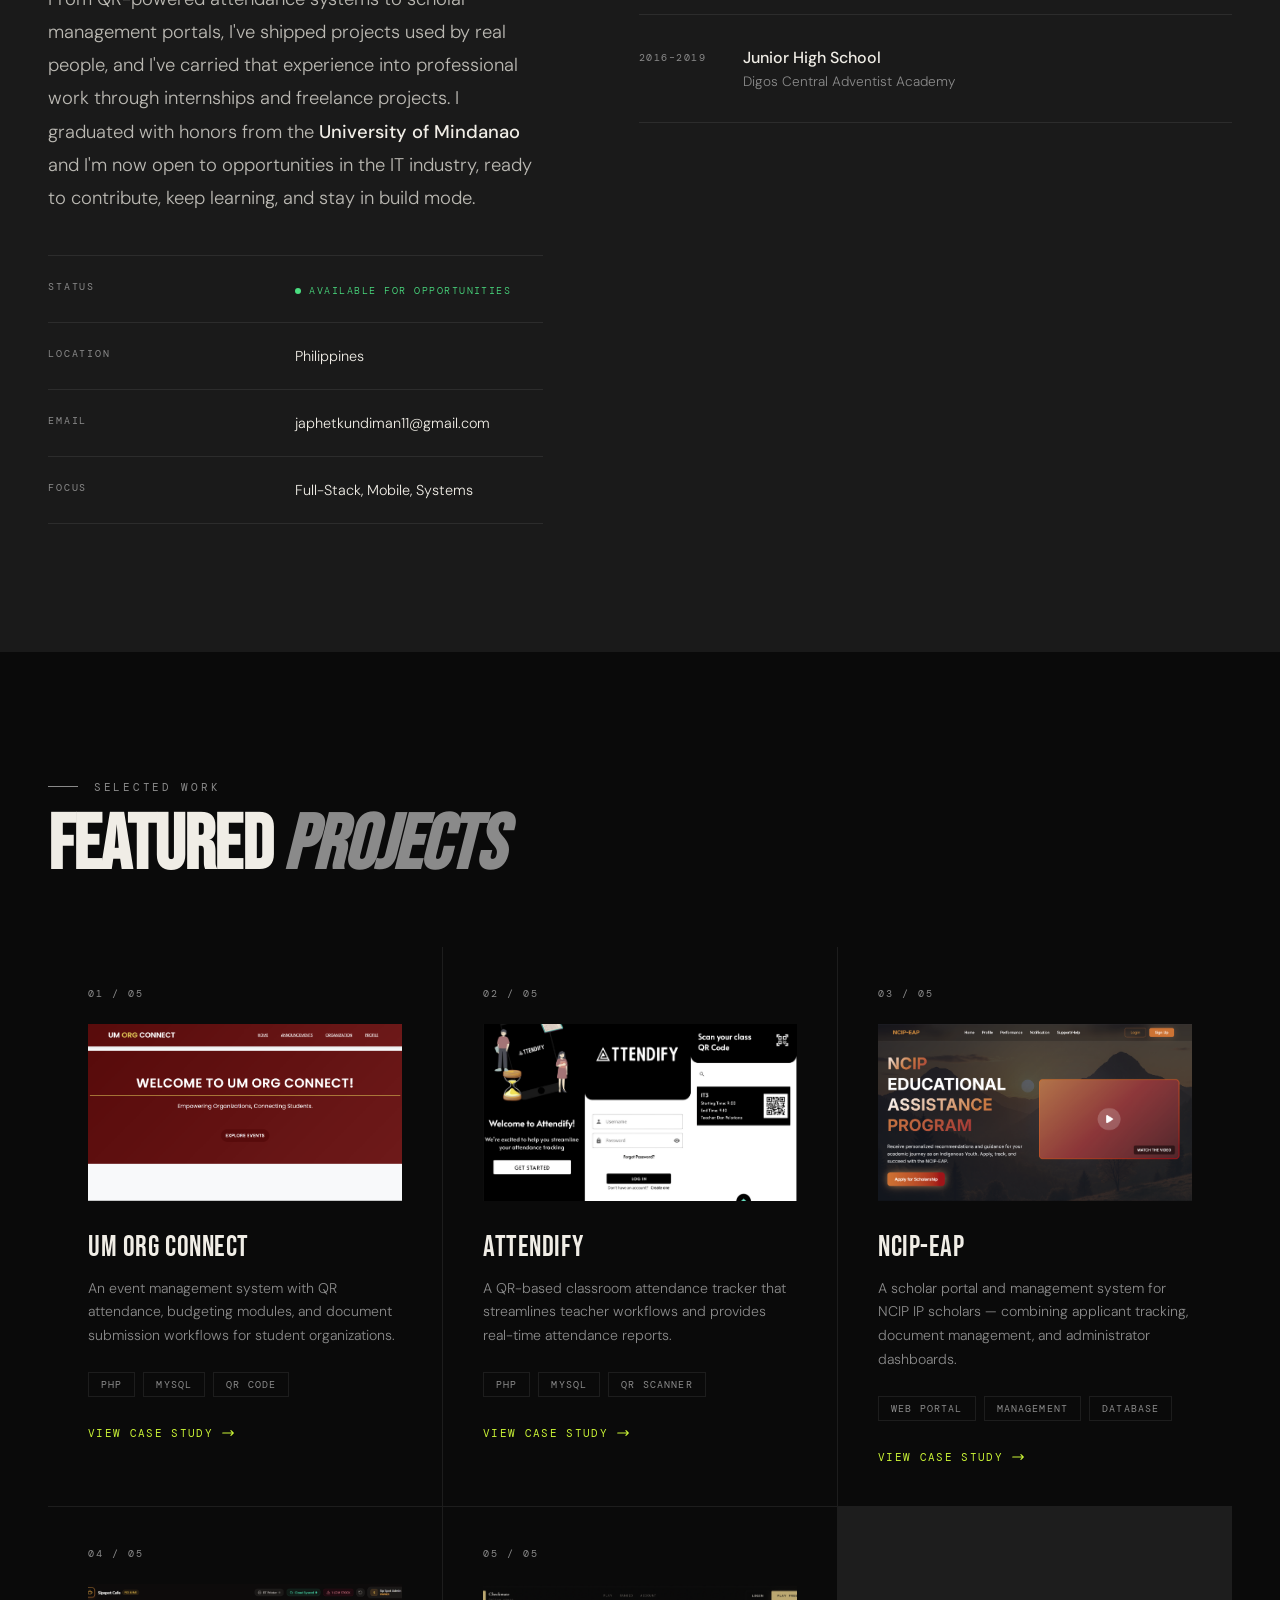
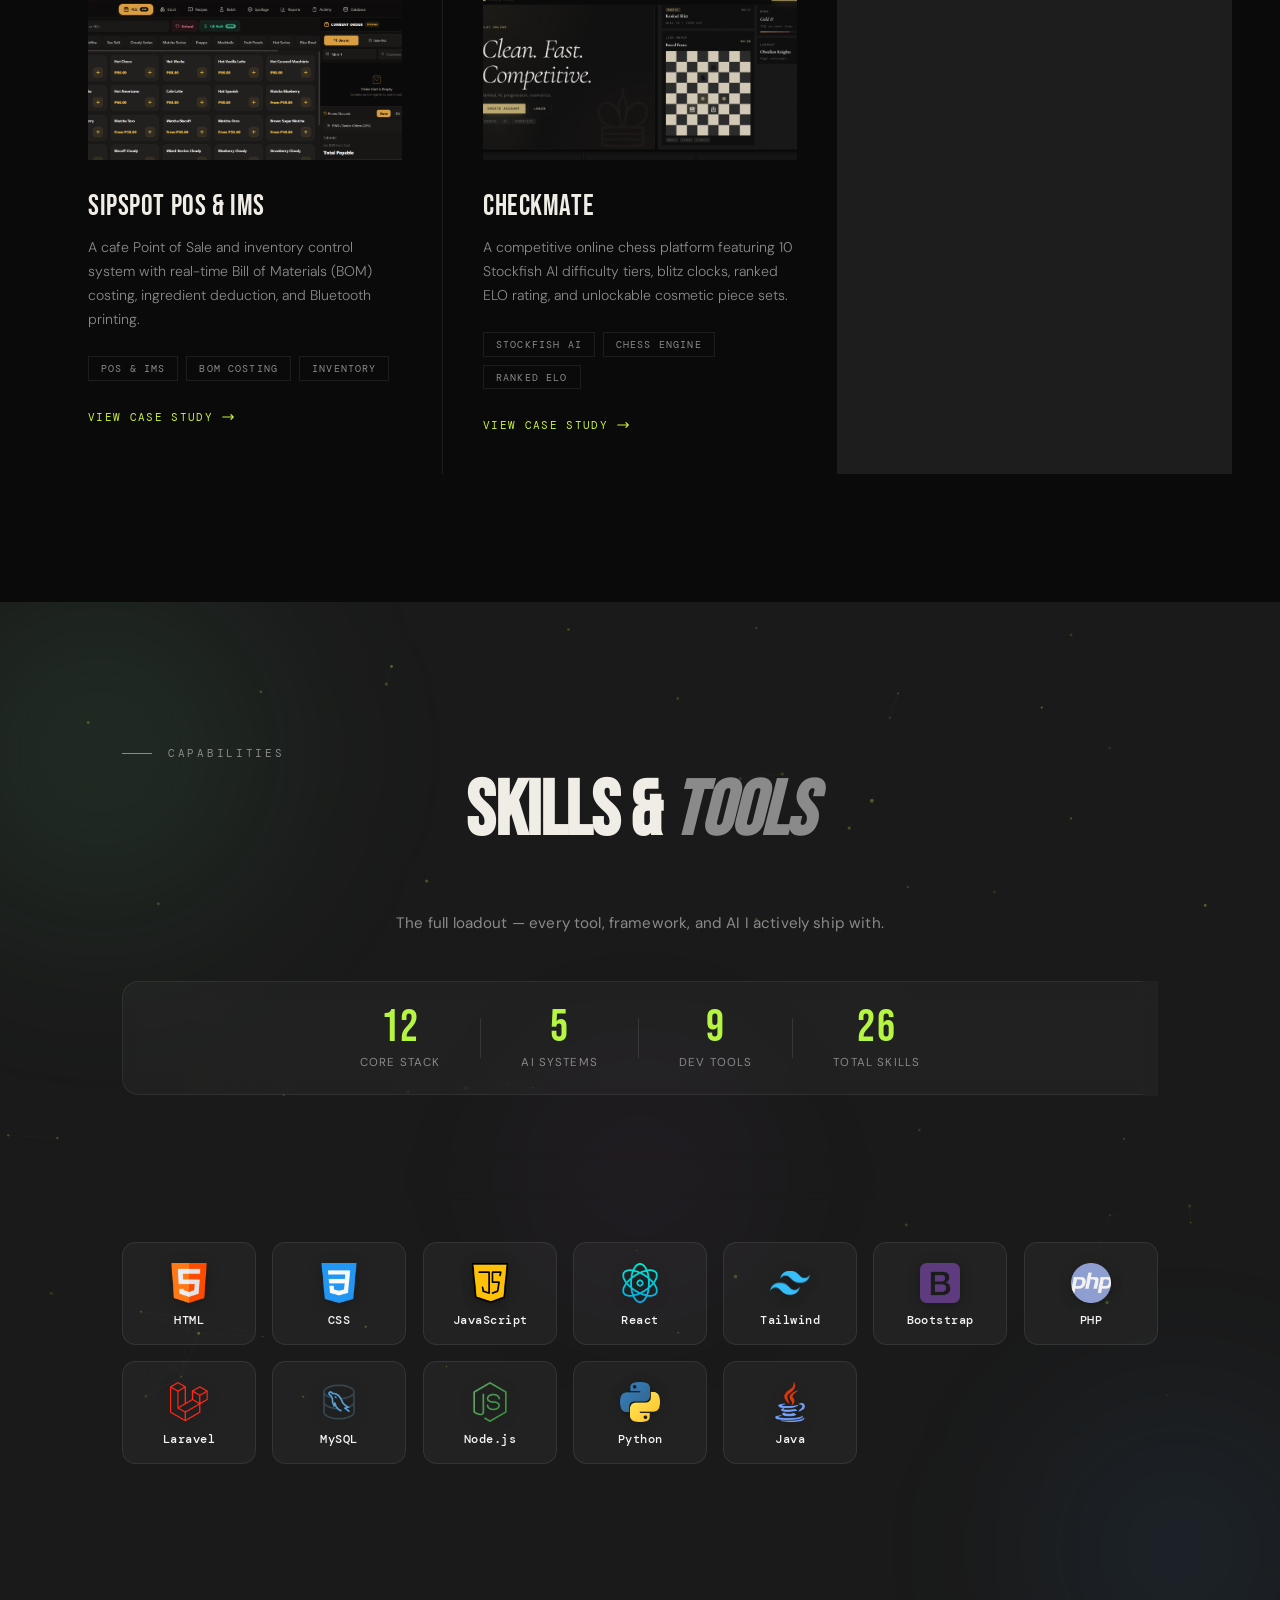
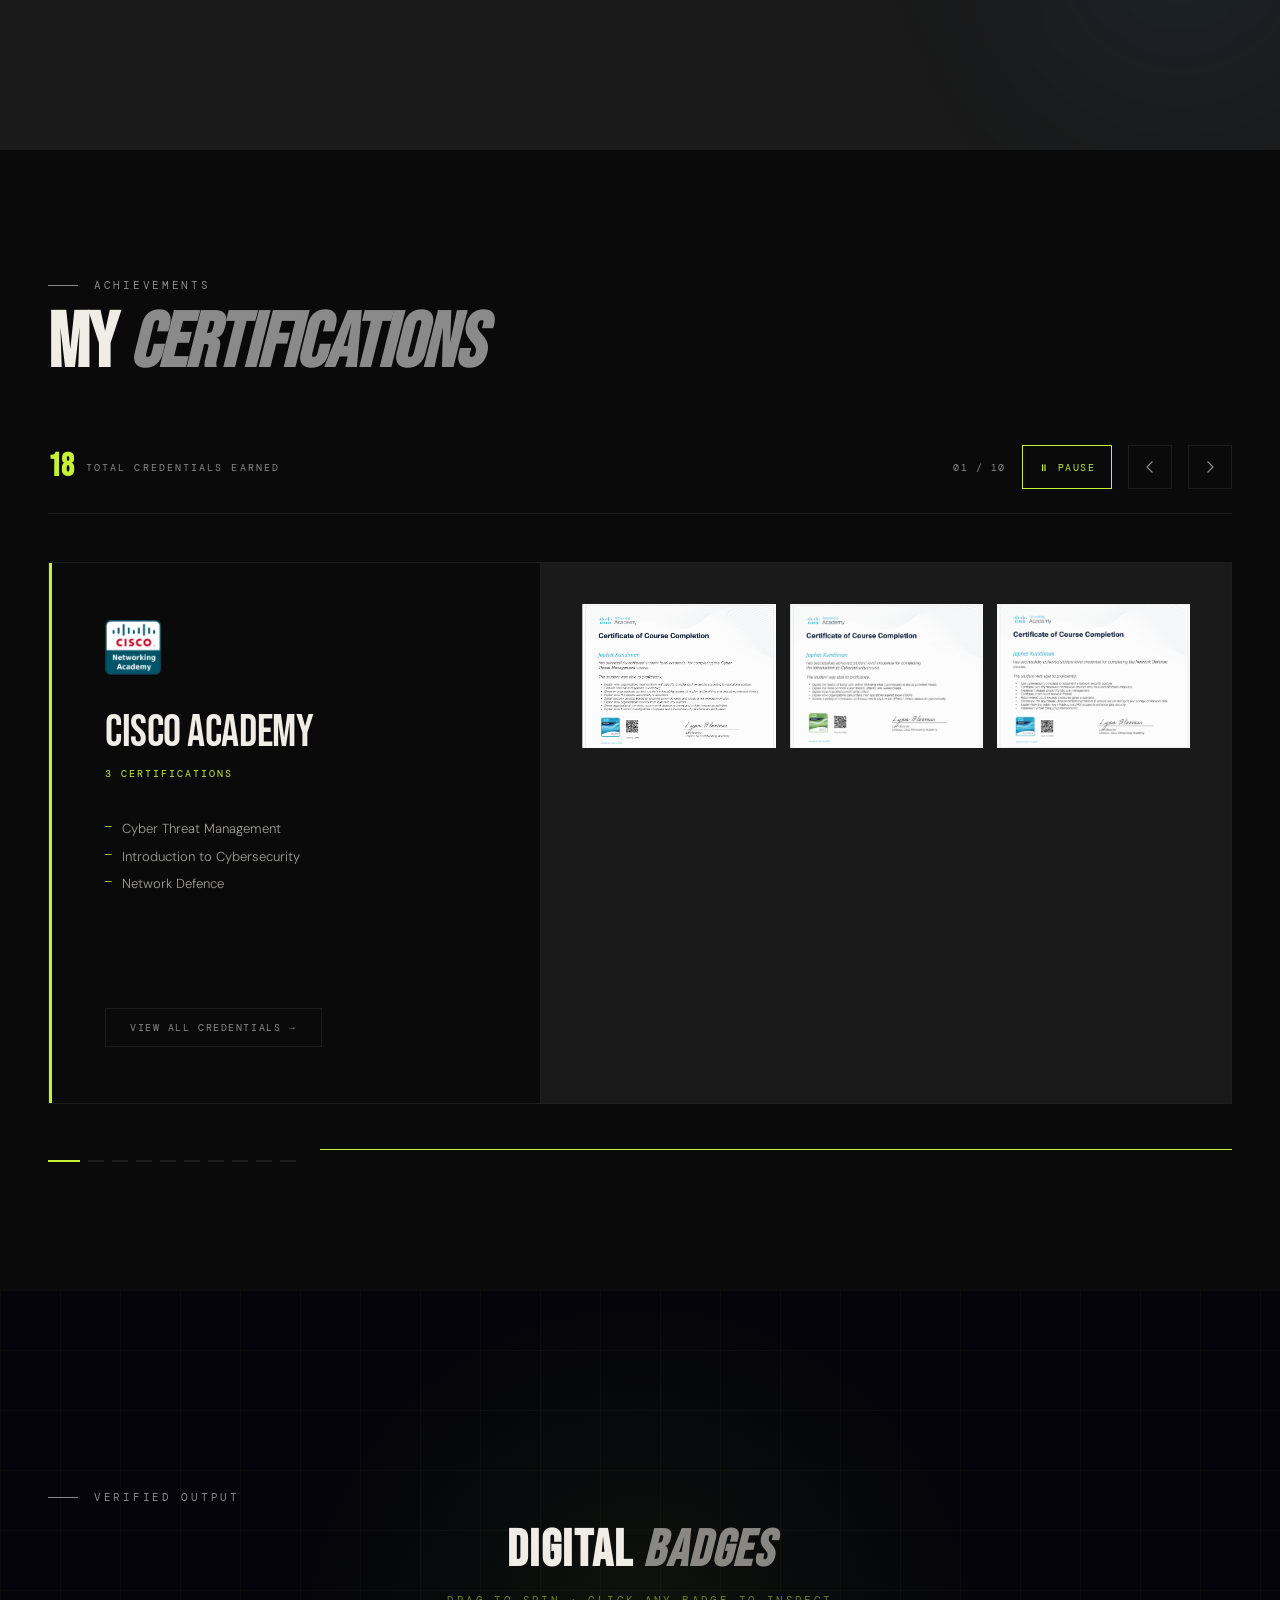
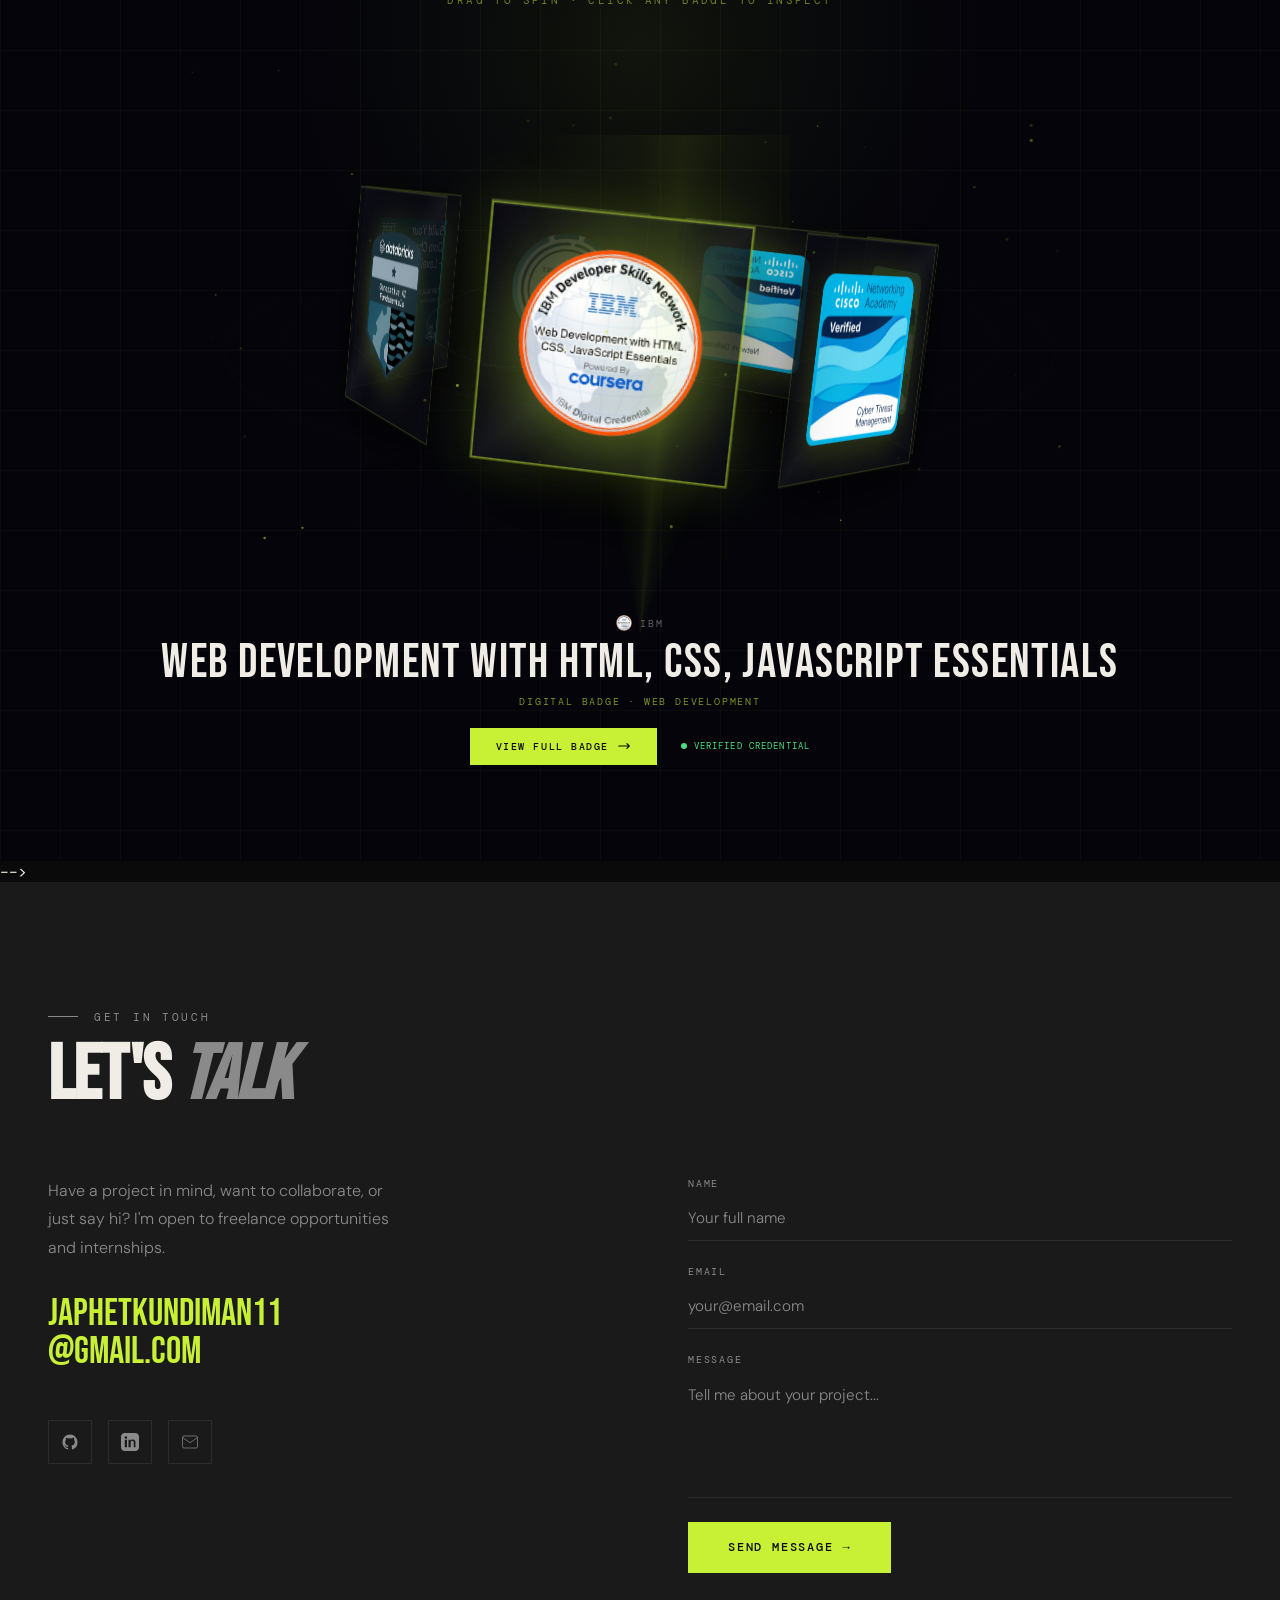
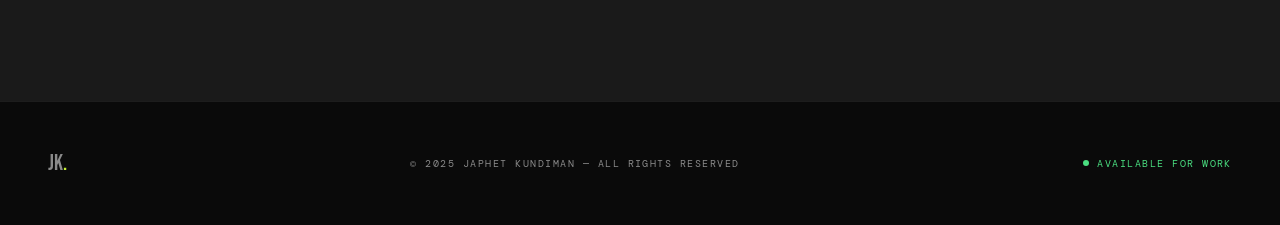
==== commit e4e63198: "docs(portfolio): update hero text, roles and bio update the typed text rotation array to use current" ====
--- a/index.html
+++ b/index.html
@@ -44,7 +44,7 @@
 <section id="home">
   <div class="hero-grid-bg"></div>
   <div class="hero-left">
-    <div class="hero-eyebrow">IT Student & Developer — Philippines</div>
+    <div class="hero-eyebrow">Web Developer — Philippines</div>
     <h1 class="hero-name">
       Japhet<br>
       <span class="accent">Kundi</span>man
@@ -101,9 +101,9 @@
   <div class="about-grid">
     <div class="reveal-left">
       <div class="about-bio">
-        <p>I'm <strong>Japhet Kundiman</strong>, an IT student and developer from the Philippines with a passion for building clean, functional digital systems that solve real-world problems.</p>
-        <p>My craft sits at the intersection of <strong>frontend presence</strong> and <strong>full-stack execution</strong> — I don't just build things that work, I build things that feel intentional.</p>
-        <p>From QR-powered attendance systems to scholar management portals, I've shipped projects that are used by real people, solving real problems. Currently studying at the <strong>University of Mindanao</strong>, always in build mode.</p>
+        <p>I'm <strong>Japhet Kundiman</strong>, an IT graduate and developer from the Philippines with a passion for building clean, functional digital systems that solve real-world problems.</p>
+        <p>My craft sits at the intersection of <strong>frontend presence</strong> and <strong>full-stack execution</strong>. I don't just build things that work, I build things that feel intentional.</p>
+        <p>From QR-powered attendance systems to scholar management portals, I've shipped projects used by real people, and I've carried that experience into professional work through internships and freelance projects. I graduated with honors from the <strong>University of Mindanao</strong> and I'm now open to opportunities in the IT industry, ready to contribute, keep learning, and stay in build mode.</p>
       </div>
       <div class="about-details" style="margin-top:2.5rem;">
         <div class="about-detail-row">
@@ -129,7 +129,7 @@
       <div class="section-label" style="margin-bottom:1rem;">Education</div>
       <div class="education-timeline">
         <div class="edu-item">
-          <div class="edu-year">2022–Present</div>
+          <div class="edu-year">2022–2026</div>
           <div>
             <div class="edu-name">BS Information Technology</div>
             <div class="edu-school">University of Mindanao</div>
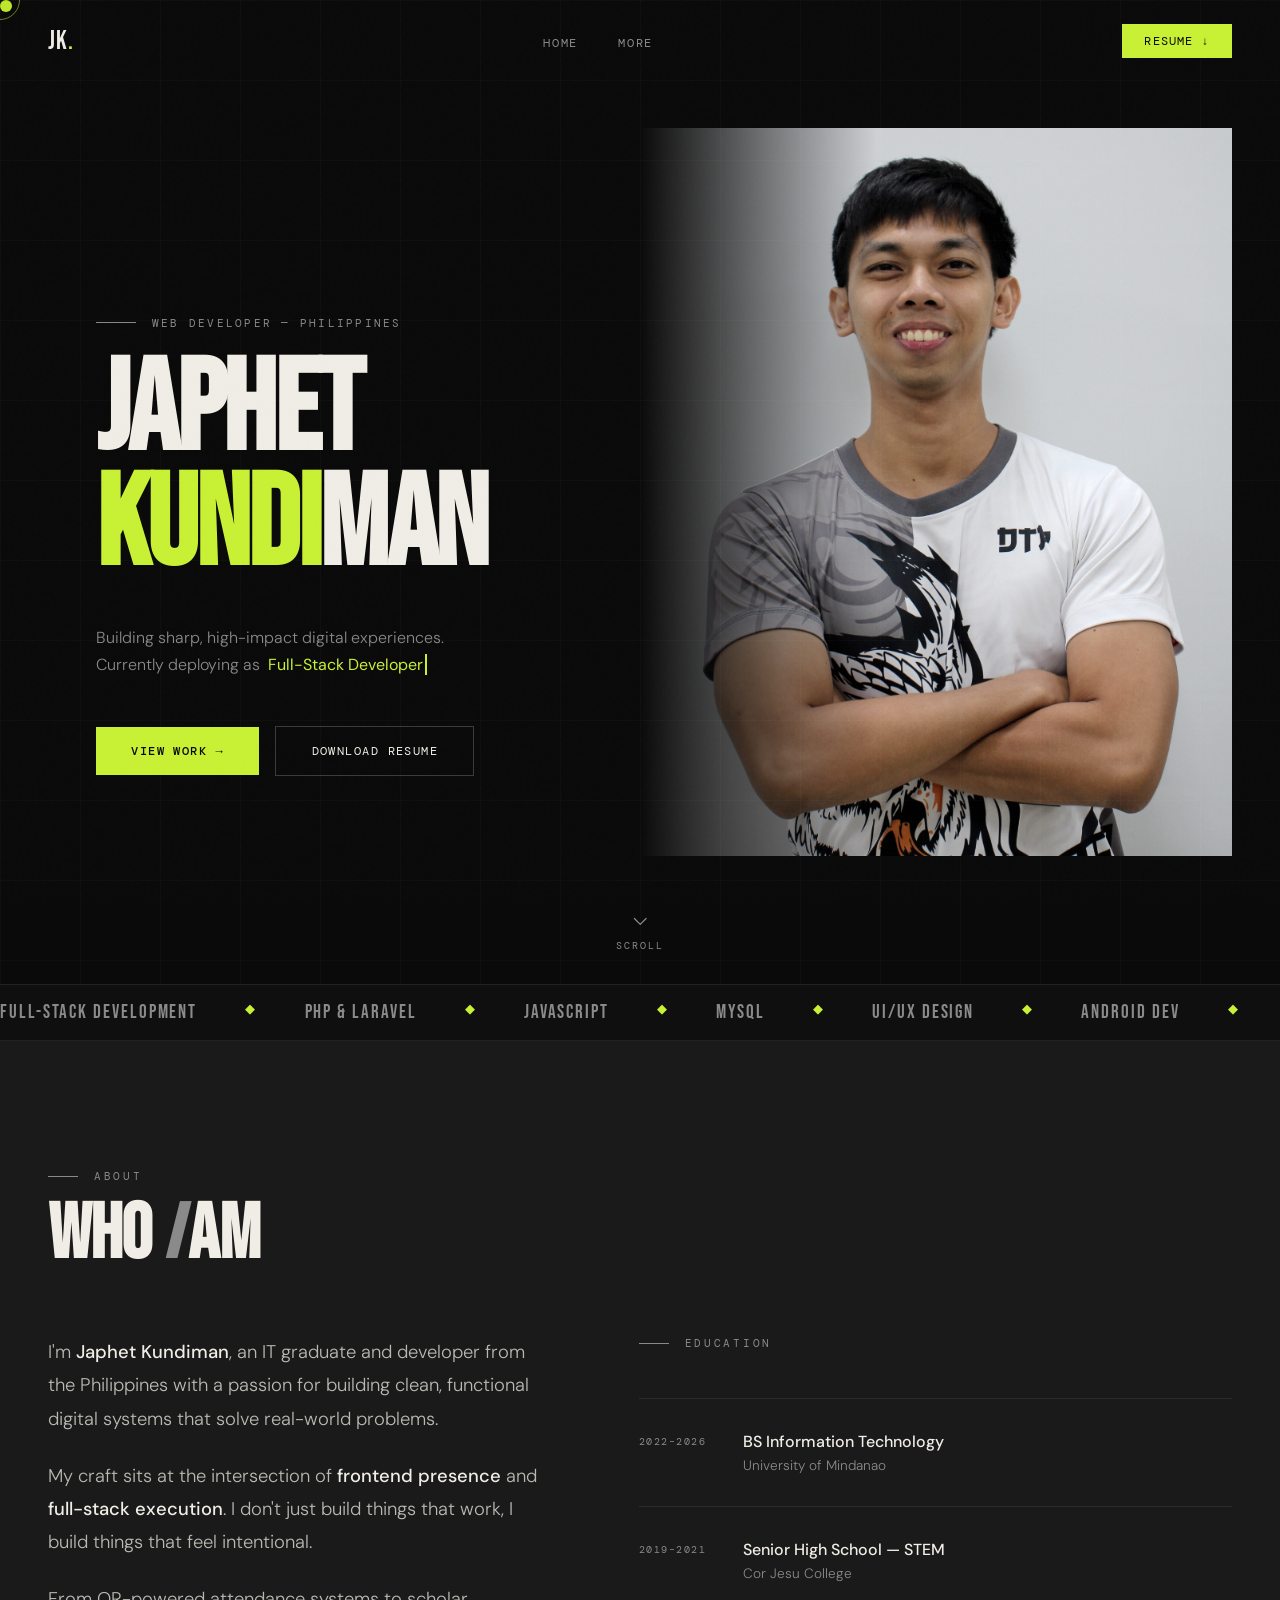
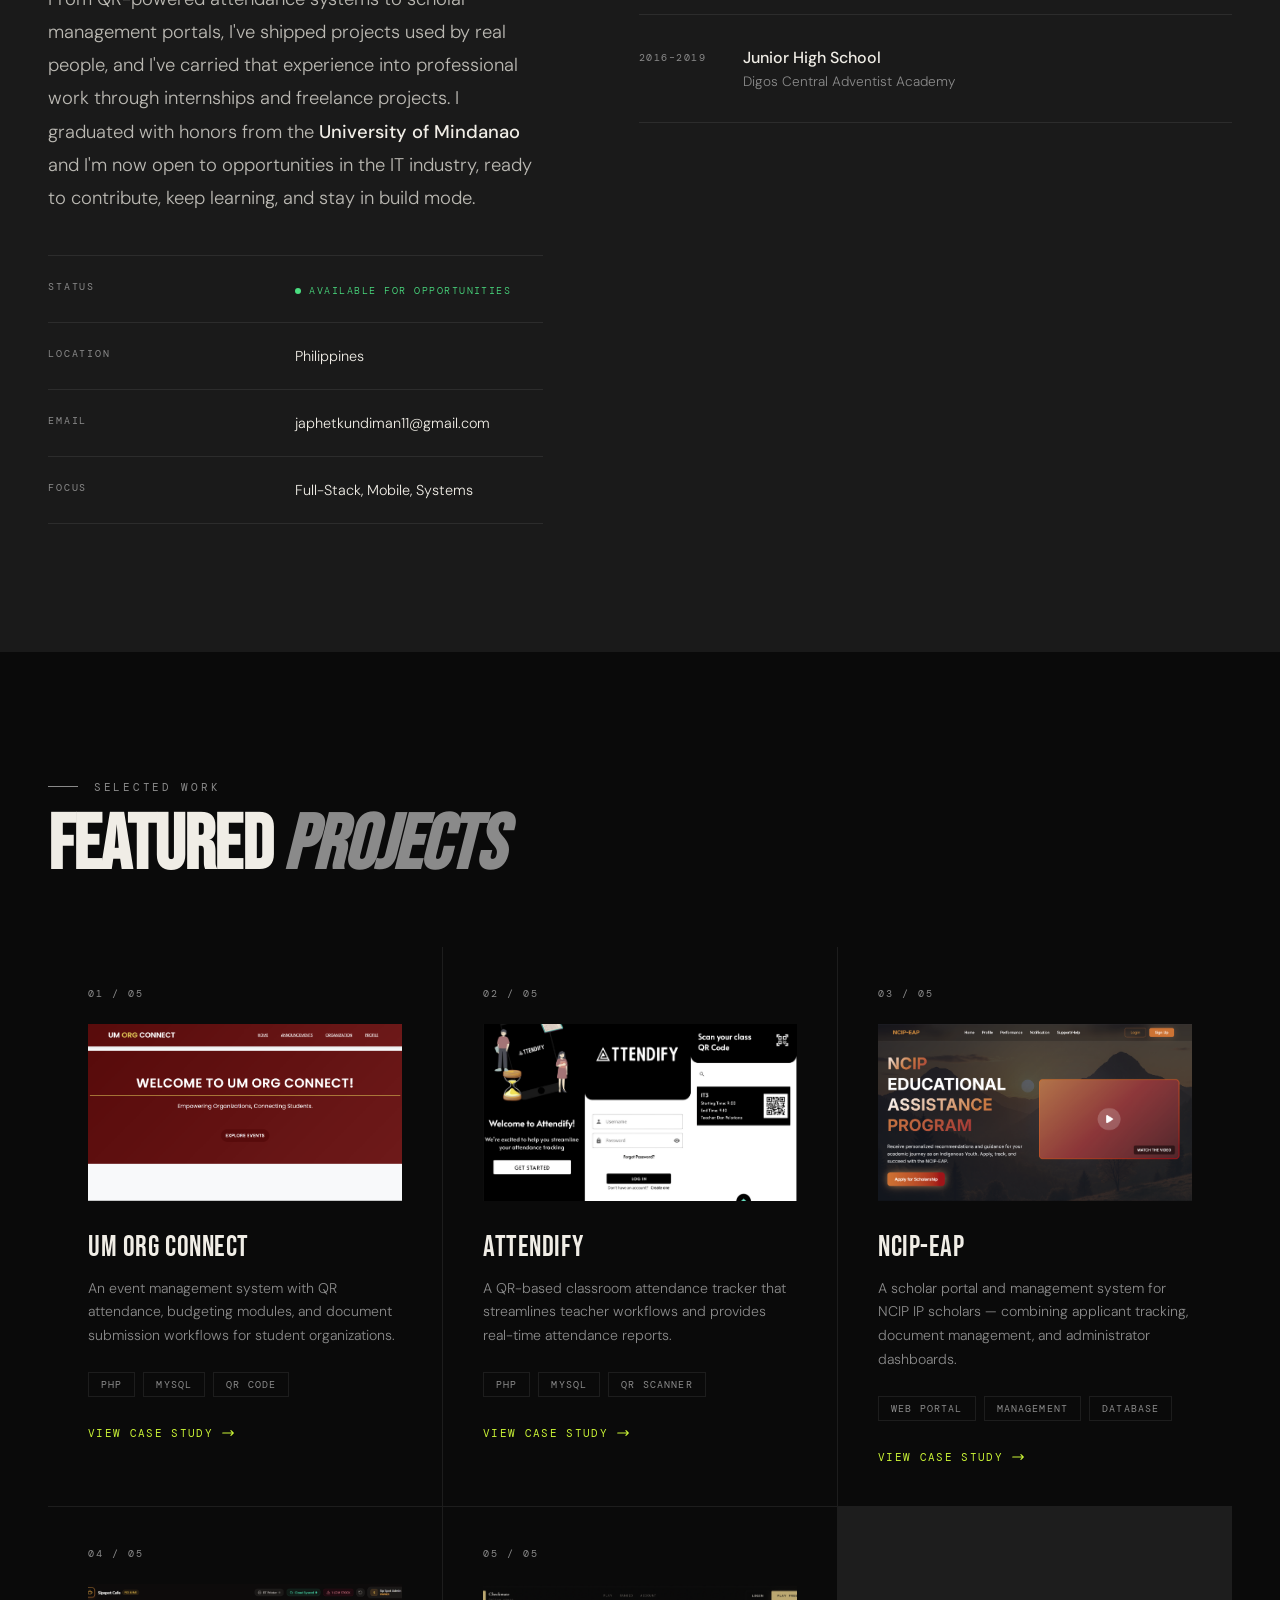
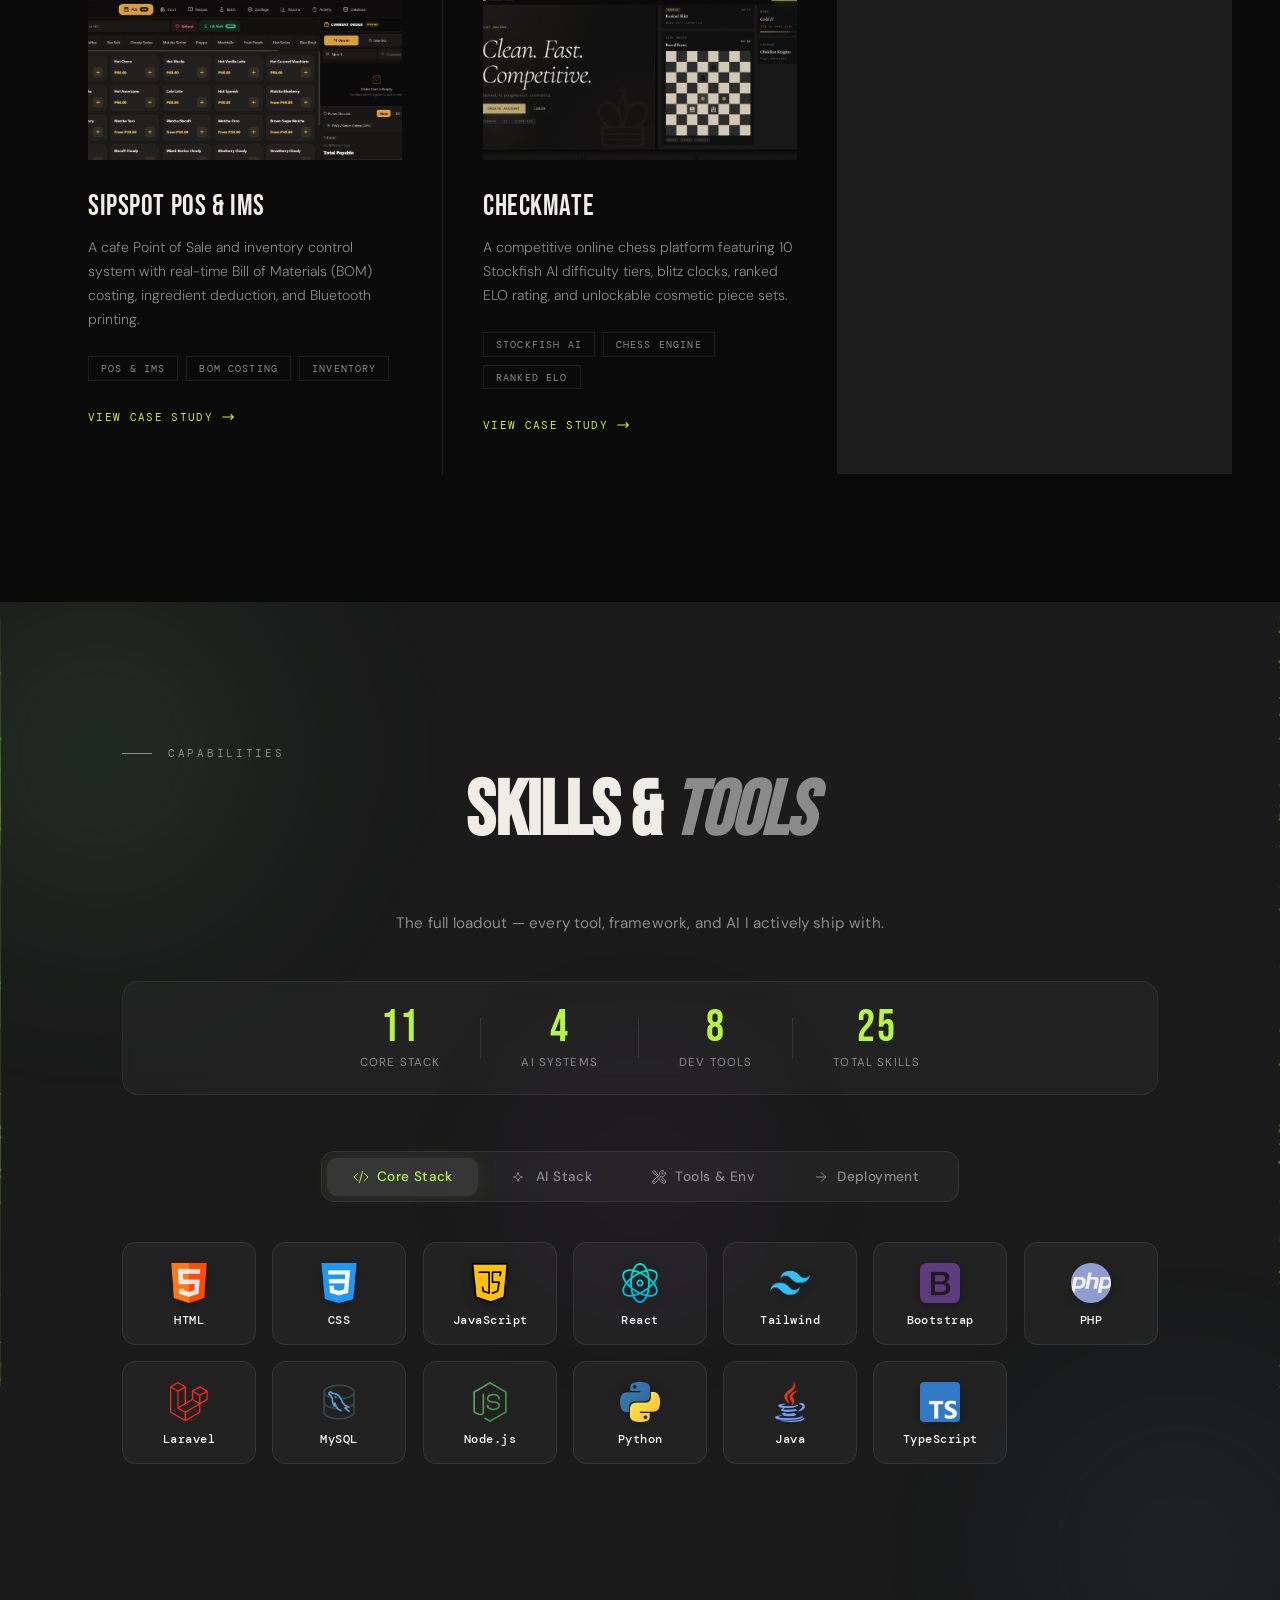
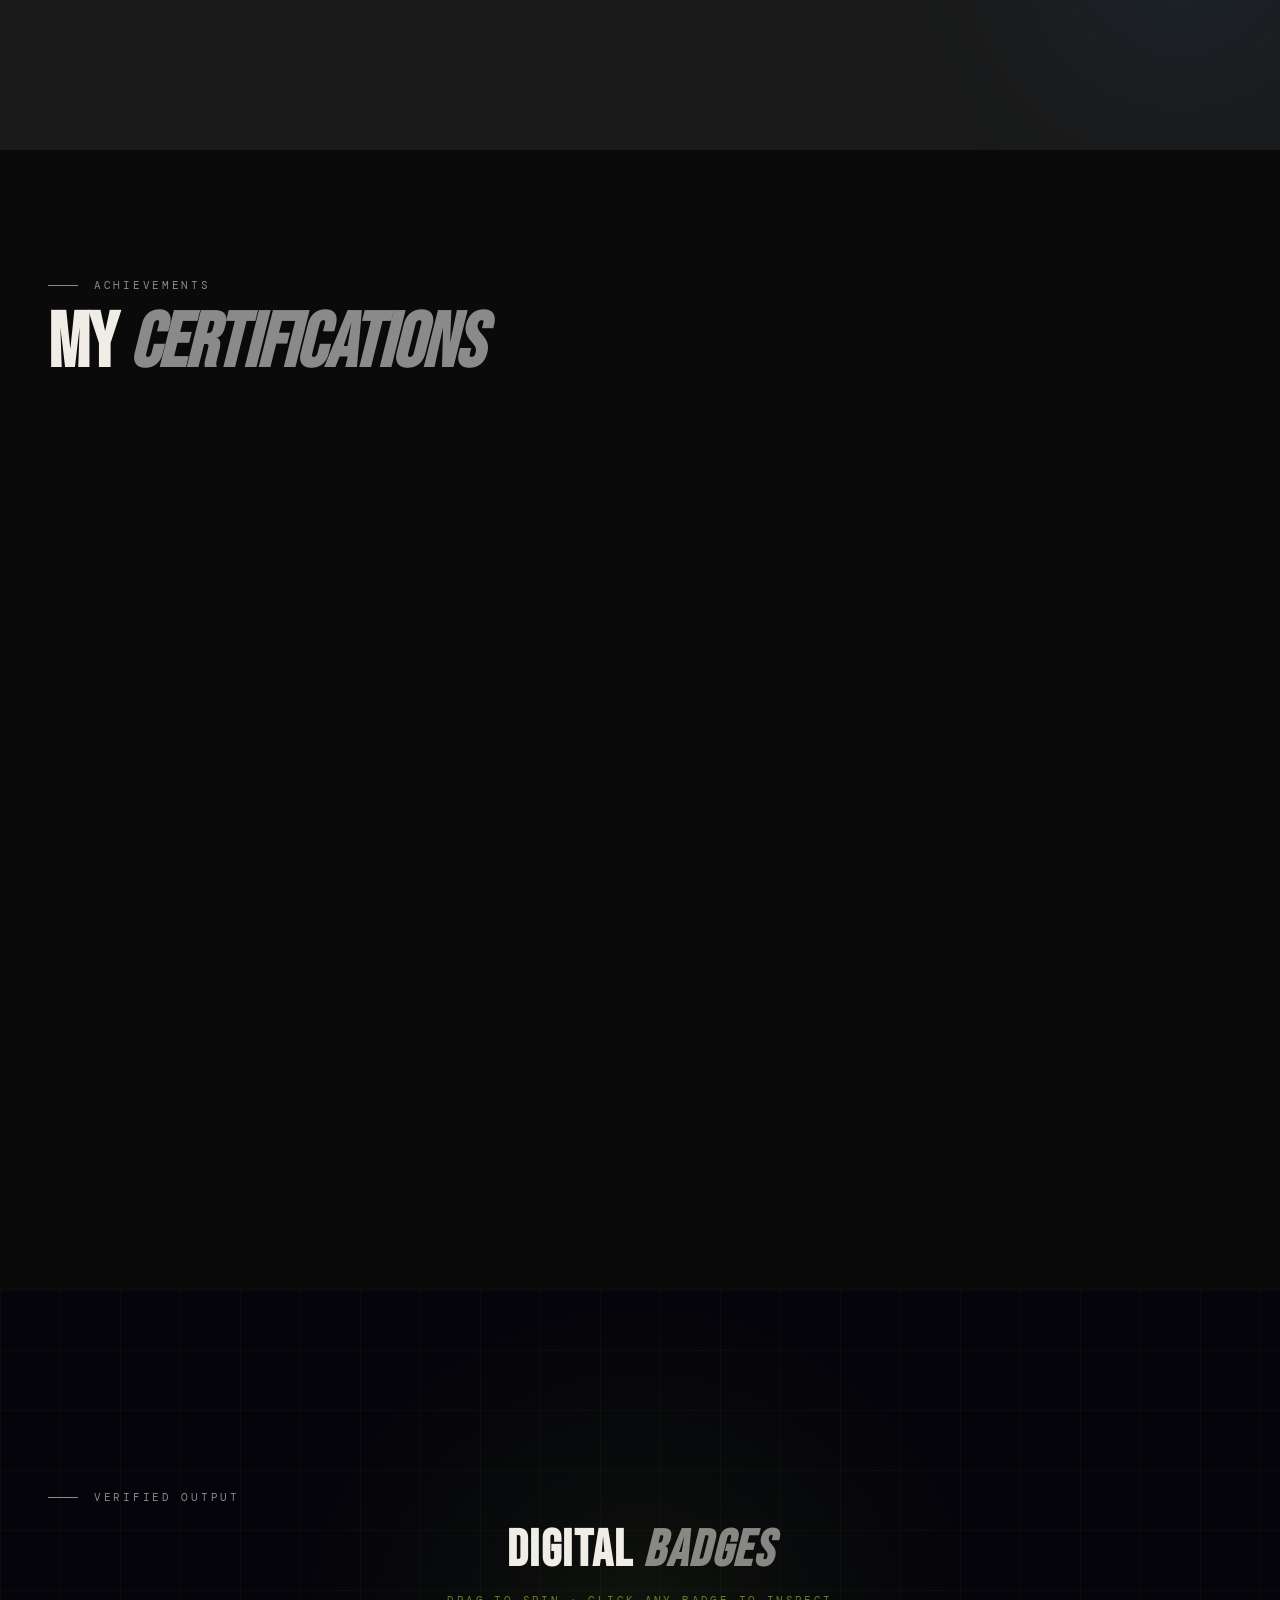
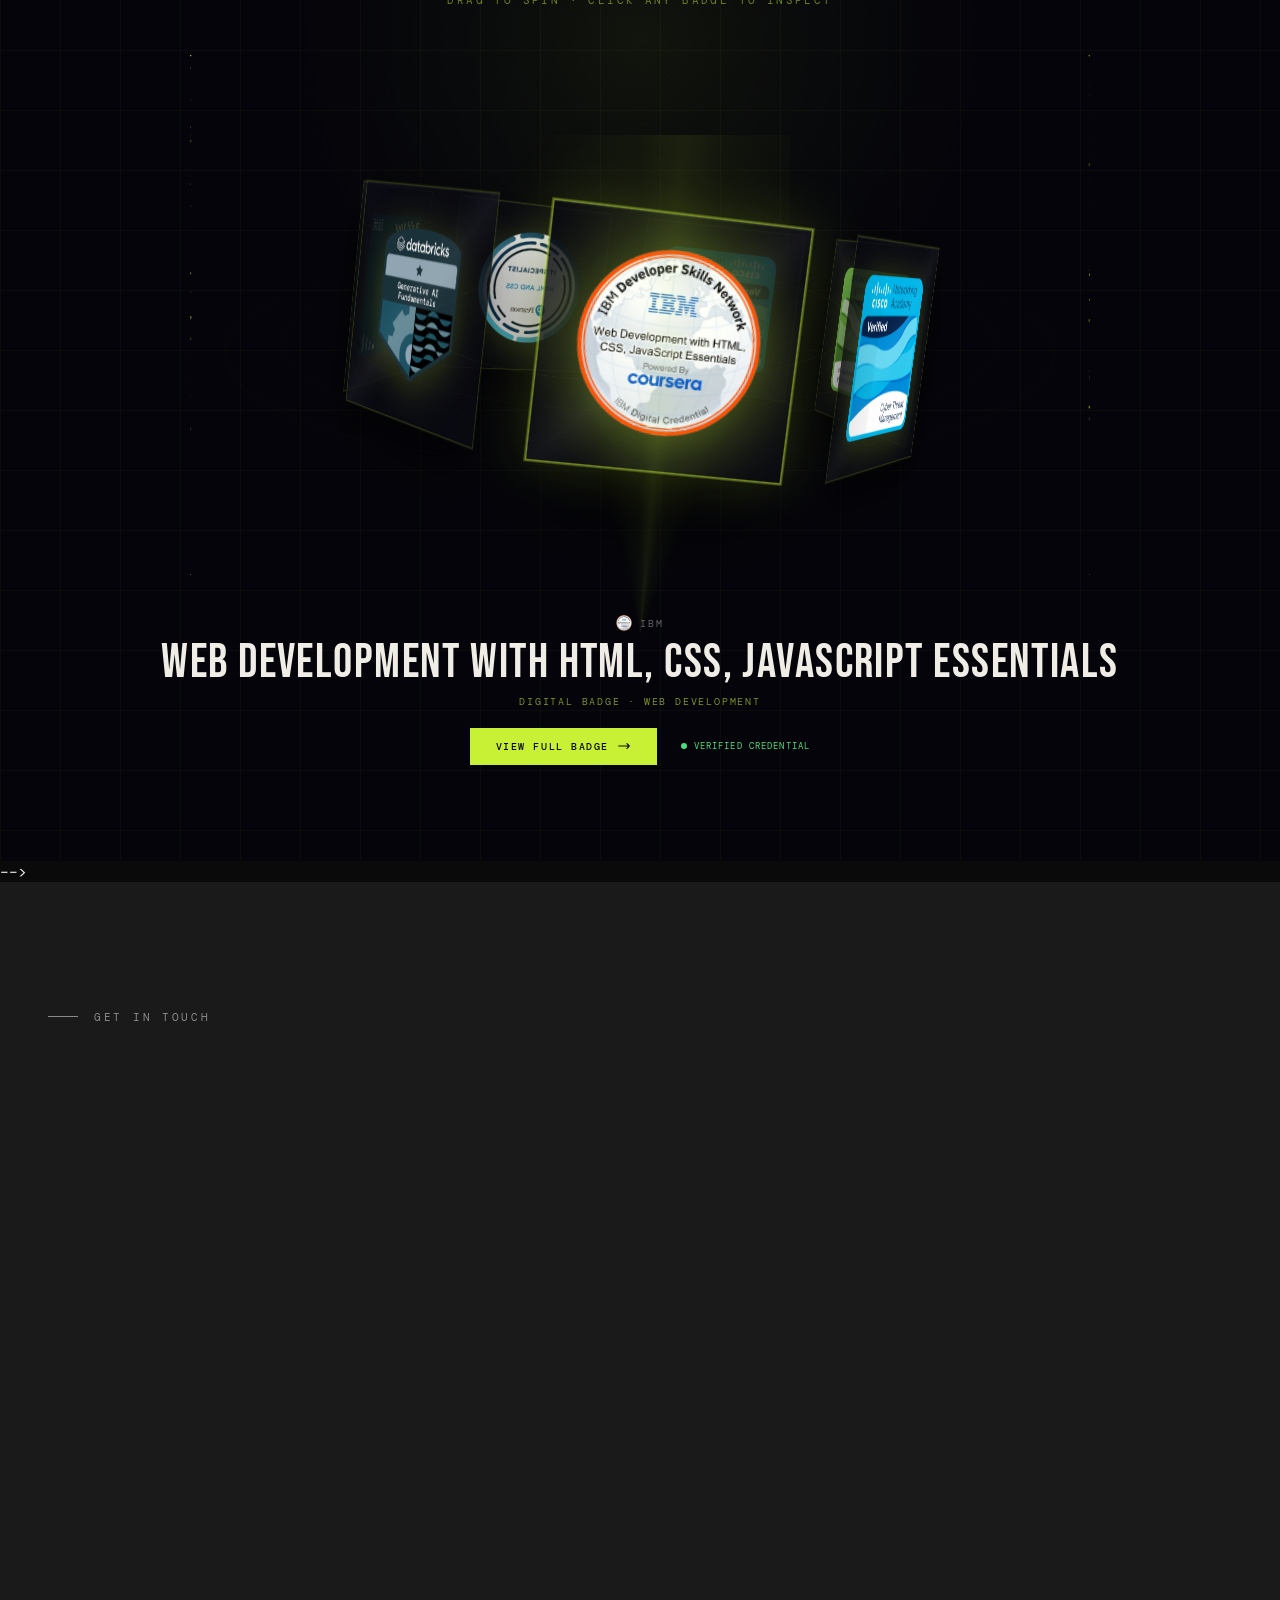
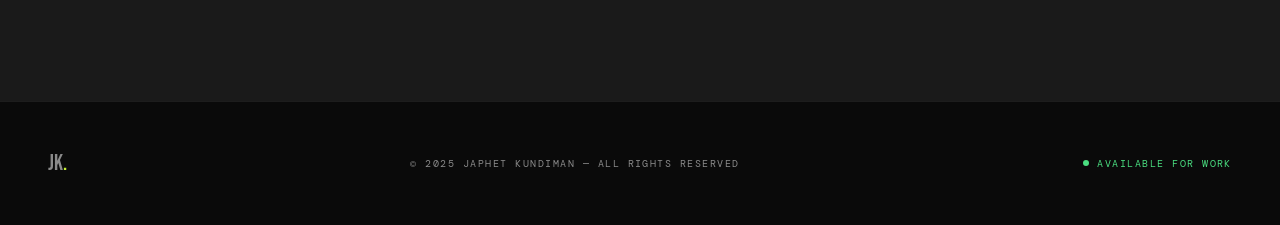
==== commit b538ec91: "feat: add deployment tab, new chips, fix tooltip Expand the site's available technologies and deploy" ====
--- a/index.html
+++ b/index.html
@@ -305,6 +305,10 @@
         <svg viewBox="0 0 24 24" fill="none" stroke="currentColor" stroke-width="1.5"><path stroke-linecap="round" stroke-linejoin="round" d="M11.42 15.17L17.25 21A2.652 2.652 0 0021 17.25l-5.877-5.877M11.42 15.17l2.496-3.03c.317-.384.74-.626 1.208-.766M11.42 15.17l-4.655 5.653a2.548 2.548 0 11-3.586-3.586l6.837-5.63m5.108-.233c.55-.164 1.163-.188 1.743-.14a4.5 4.5 0 004.486-6.336l-3.276 3.277a3.004 3.004 0 01-2.25-2.25l3.276-3.276a4.5 4.5 0 00-6.336 4.486c.091 1.076-.071 2.264-.904 2.95l-.102.085m-1.745 1.437L5.909 7.5H4.5L2.25 3.75l1.5-1.5L7.5 4.5v1.409l4.26 4.26m-1.745 1.437l1.745-1.437m6.615 8.206L15.75 15.75M4.867 19.125h.008v.008h-.008v-.008z"/></svg>
         Tools &amp; Env
       </button>
+      <button class="sk-tab" data-tab="deployment" role="tab" aria-selected="false">
+        <svg viewBox="0 0 24 24" fill="none" stroke="currentColor" stroke-width="1.5"><path stroke-linecap="round" stroke-linejoin="round" d="M5 12h14M12 5l7 7-7 7"/></svg>
+        Deployment
+      </button>
       <div class="sk-tab-indicator"></div>
     </div>
 
@@ -410,6 +414,14 @@
             </div>
             <div class="sk-chip-tooltip">OOP, Android development</div>
           </div>
+          <div class="sk-chip" data-name="TypeScript" data-desc="Typed superset of JavaScript" style="--d:.48s">
+            <div class="sk-chip-glow"></div>
+            <div class="sk-chip-inner">
+              <img src="assets/images/logo/Core stack/typescript.png" alt="TypeScript">
+              <span class="sk-chip-name">TypeScript</span>
+            </div>
+            <div class="sk-chip-tooltip">Typed superset of JavaScript</div>
+          </div>
         </div>
       </div>
 
@@ -573,7 +585,45 @@
               <img src="assets/images/logo/tools/phpmyadmin.png" alt="phpMyAdmin">
               <span class="sk-chip-name">phpMyAdmin</span>
             </div>
-            <div class="sk-chip-tooltip">MySQL admin panel & database management</div>
+            <div class="sk-chip-tooltip">MySQL admin panel &amp; database management</div>
+          </div>
+          <div class="sk-chip" style="--d:.56s">
+            <div class="sk-chip-glow"></div>
+            <div class="sk-chip-inner">
+              <img src="assets/images/logo/tools/neon.png" alt="Neon">
+              <span class="sk-chip-name">Neon</span>
+            </div>
+            <div class="sk-chip-tooltip">Serverless Postgres database</div>
+          </div>
+        </div>
+      </div>
+
+      <!-- DEPLOYMENT -->
+      <div class="sk-panel" data-panel="deployment">
+        <div class="sk-chips-grid sk-chips-grid--centered">
+          <div class="sk-chip" style="--d:0s">
+            <div class="sk-chip-glow"></div>
+            <div class="sk-chip-inner">
+              <img src="assets/images/logo/Deployment/render.png" alt="Render">
+              <span class="sk-chip-name">Render</span>
+            </div>
+            <div class="sk-chip-tooltip">Cloud app deployment platform</div>
+          </div>
+          <div class="sk-chip" style="--d:.08s">
+            <div class="sk-chip-glow"></div>
+            <div class="sk-chip-inner">
+              <img src="assets/images/logo/Deployment/azure.png" alt="Azure">
+              <span class="sk-chip-name">Azure</span>
+            </div>
+            <div class="sk-chip-tooltip">Microsoft cloud services</div>
+          </div>
+          <div class="sk-chip" style="--d:.16s">
+            <div class="sk-chip-glow"></div>
+            <div class="sk-chip-inner">
+              <img src="assets/images/logo/Deployment/digital_ocean.png" alt="DigitalOcean">
+              <span class="sk-chip-name">DigitalOcean</span>
+            </div>
+            <div class="sk-chip-tooltip">Cloud infrastructure &amp; hosting</div>
           </div>
         </div>
       </div>
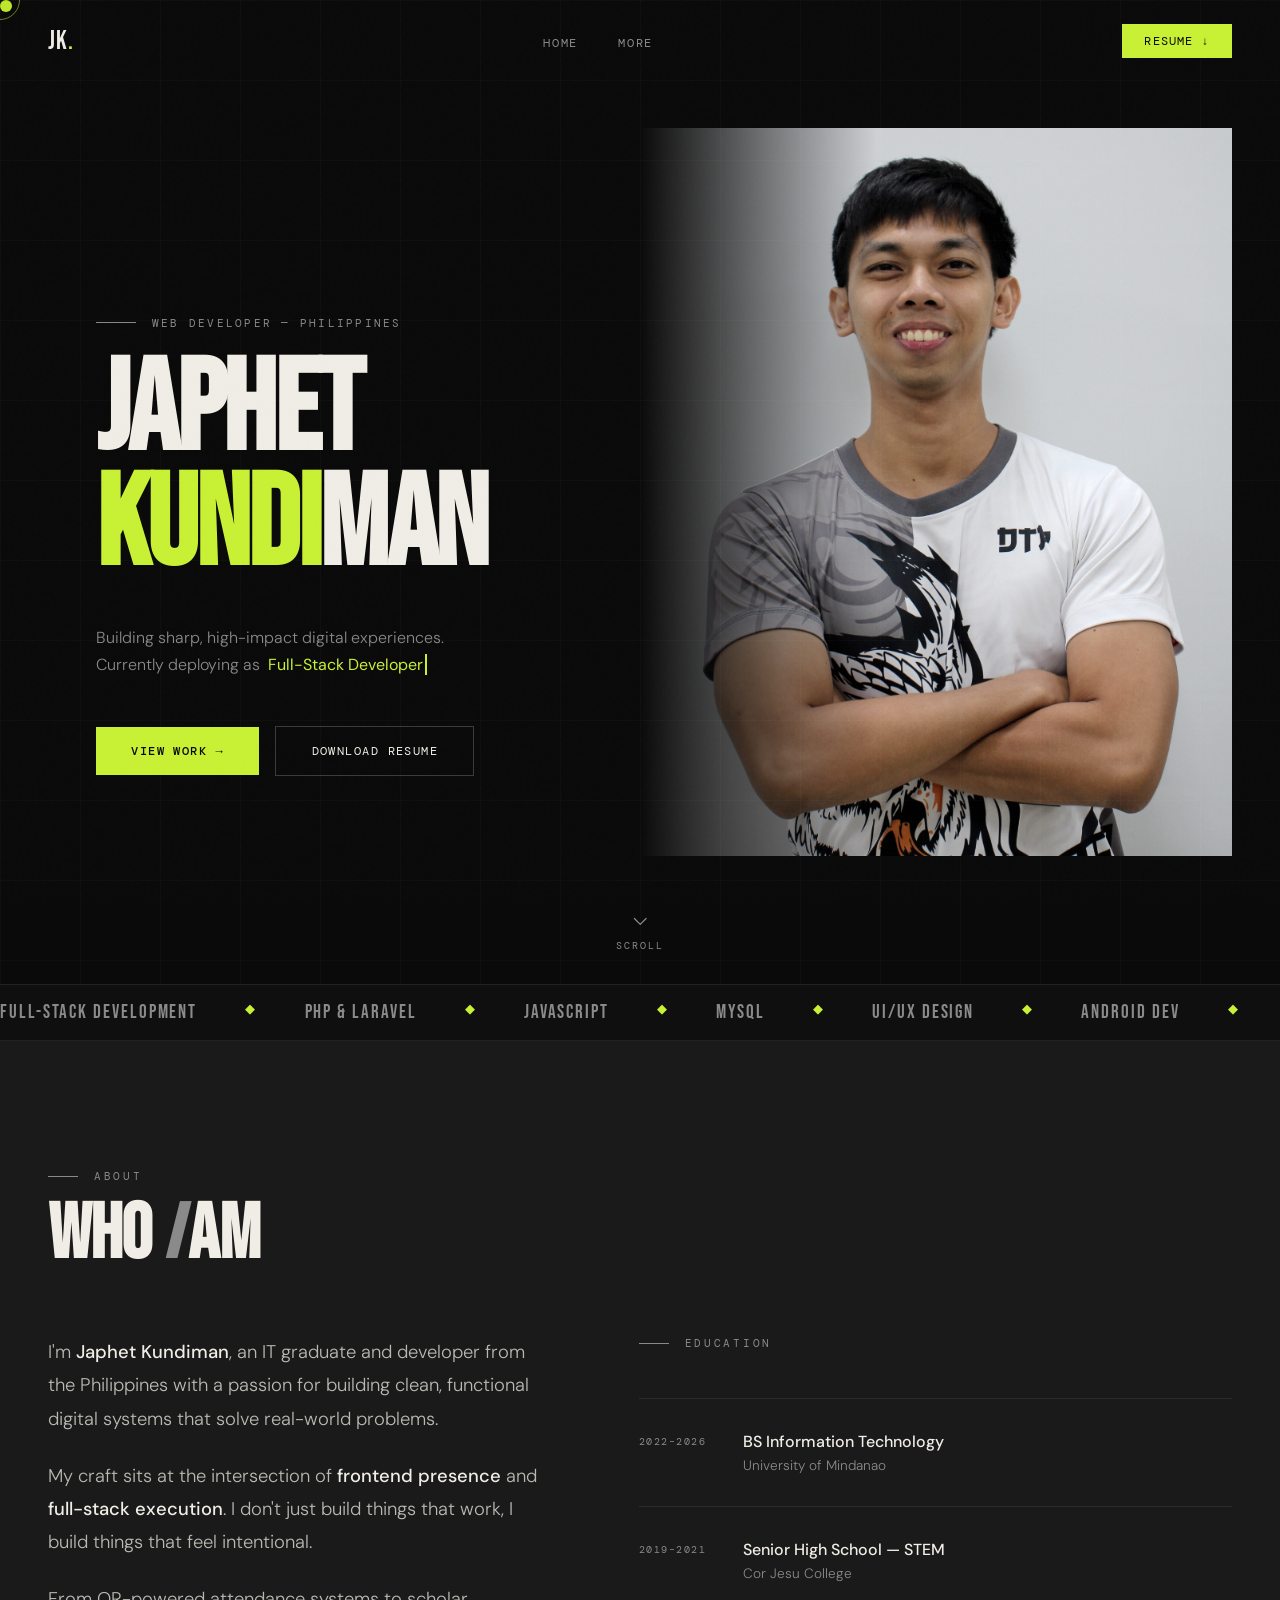
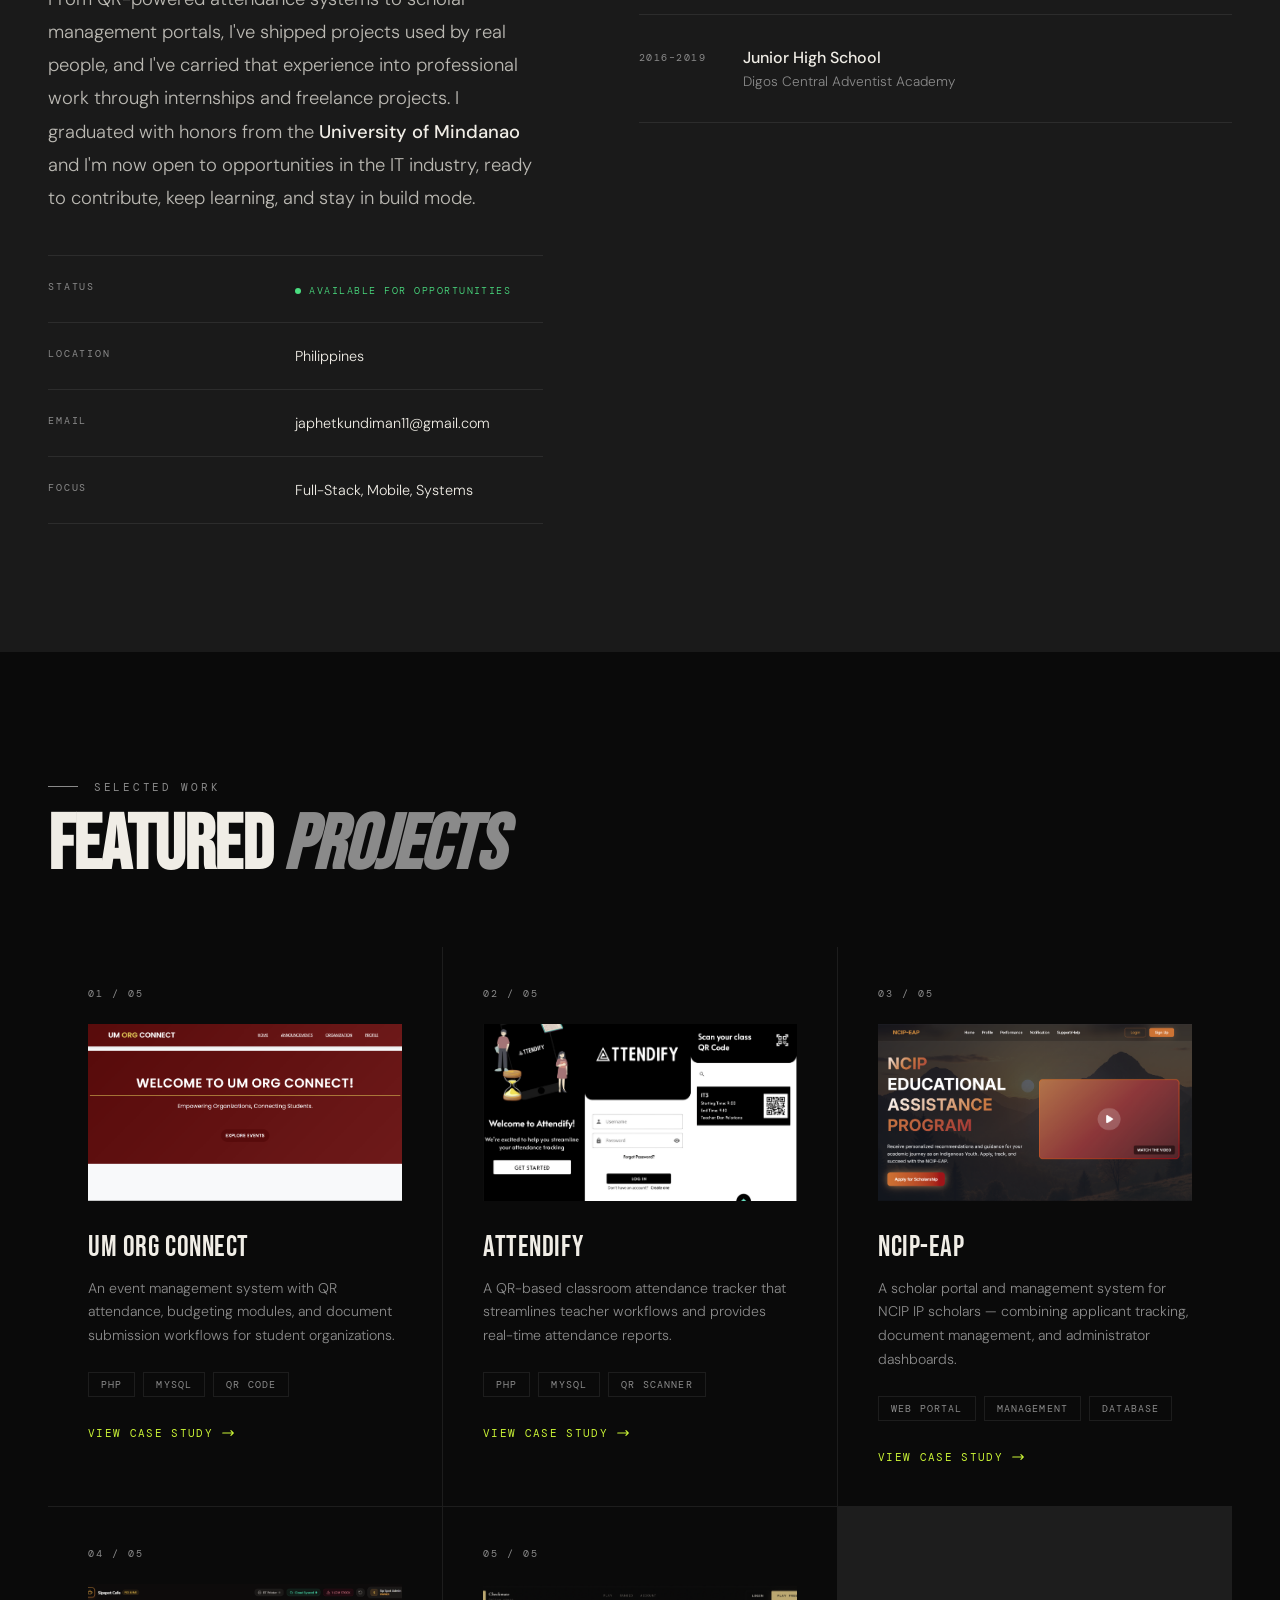
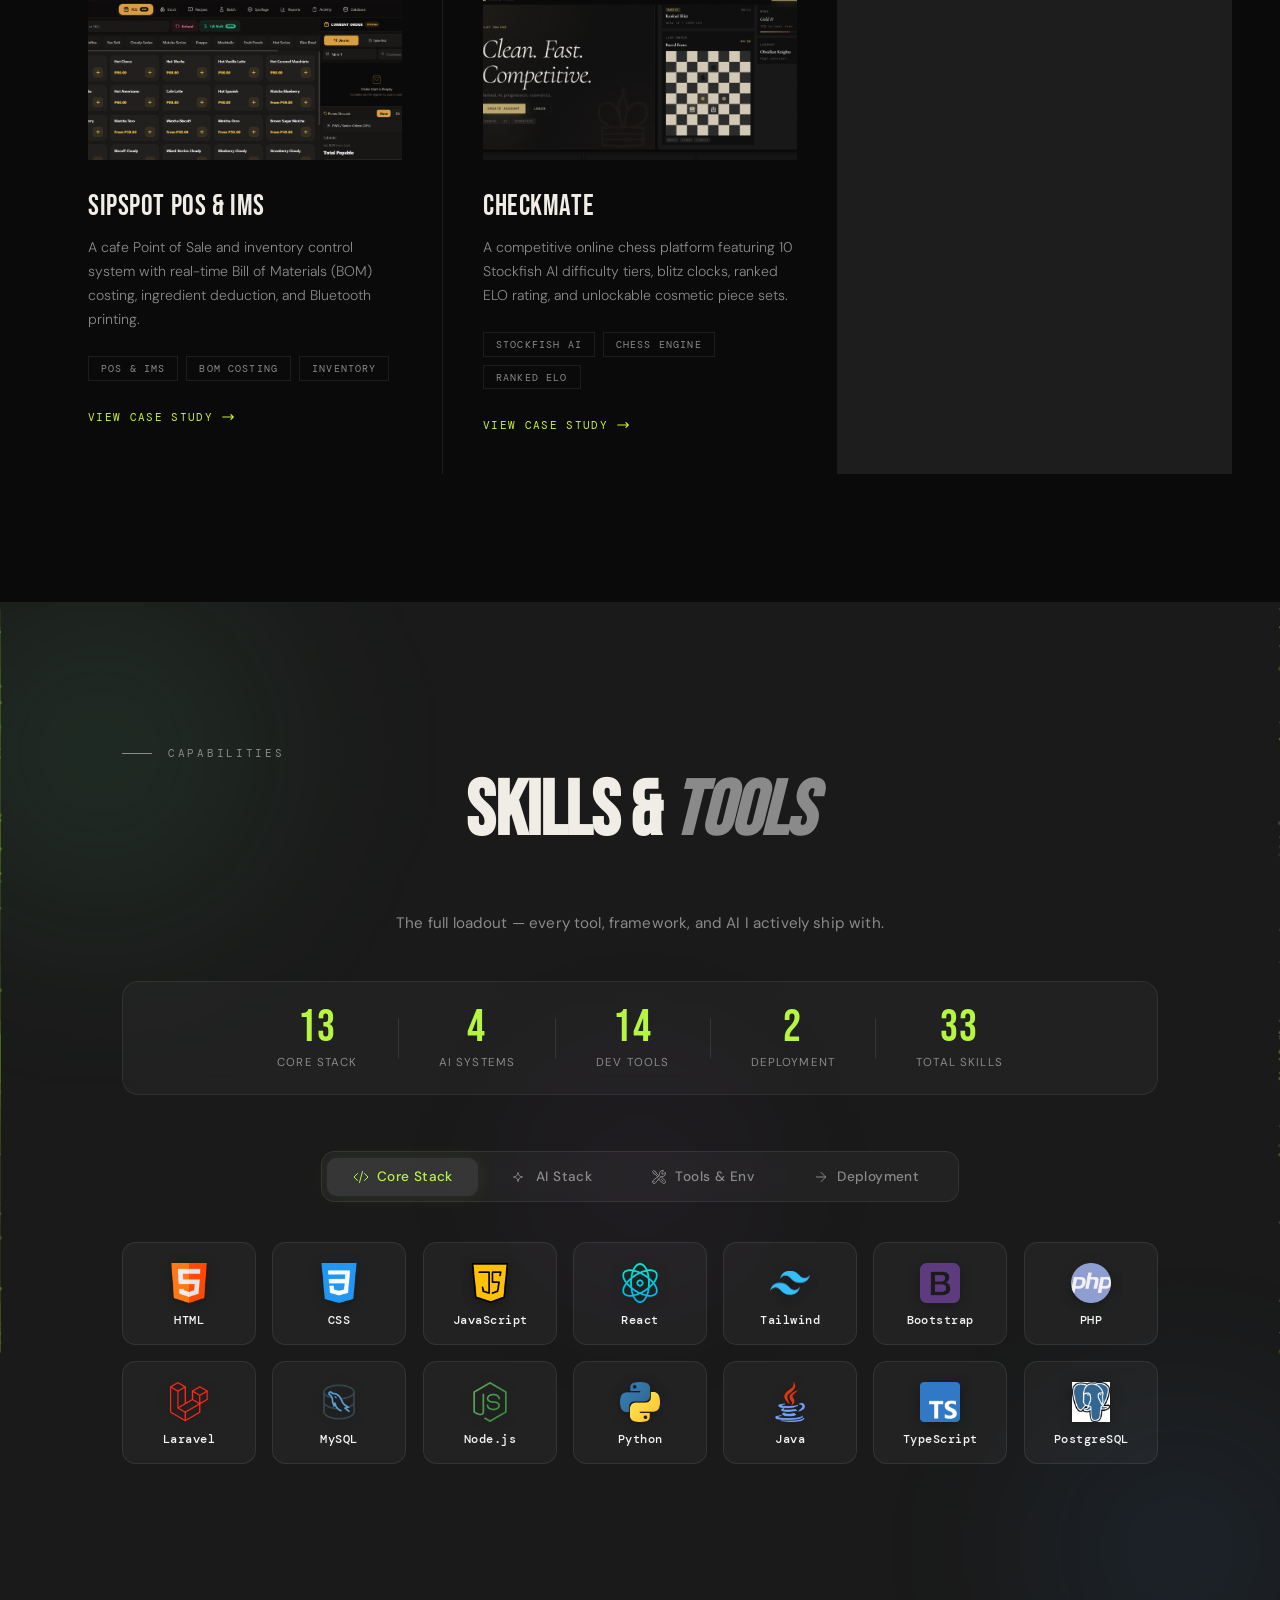
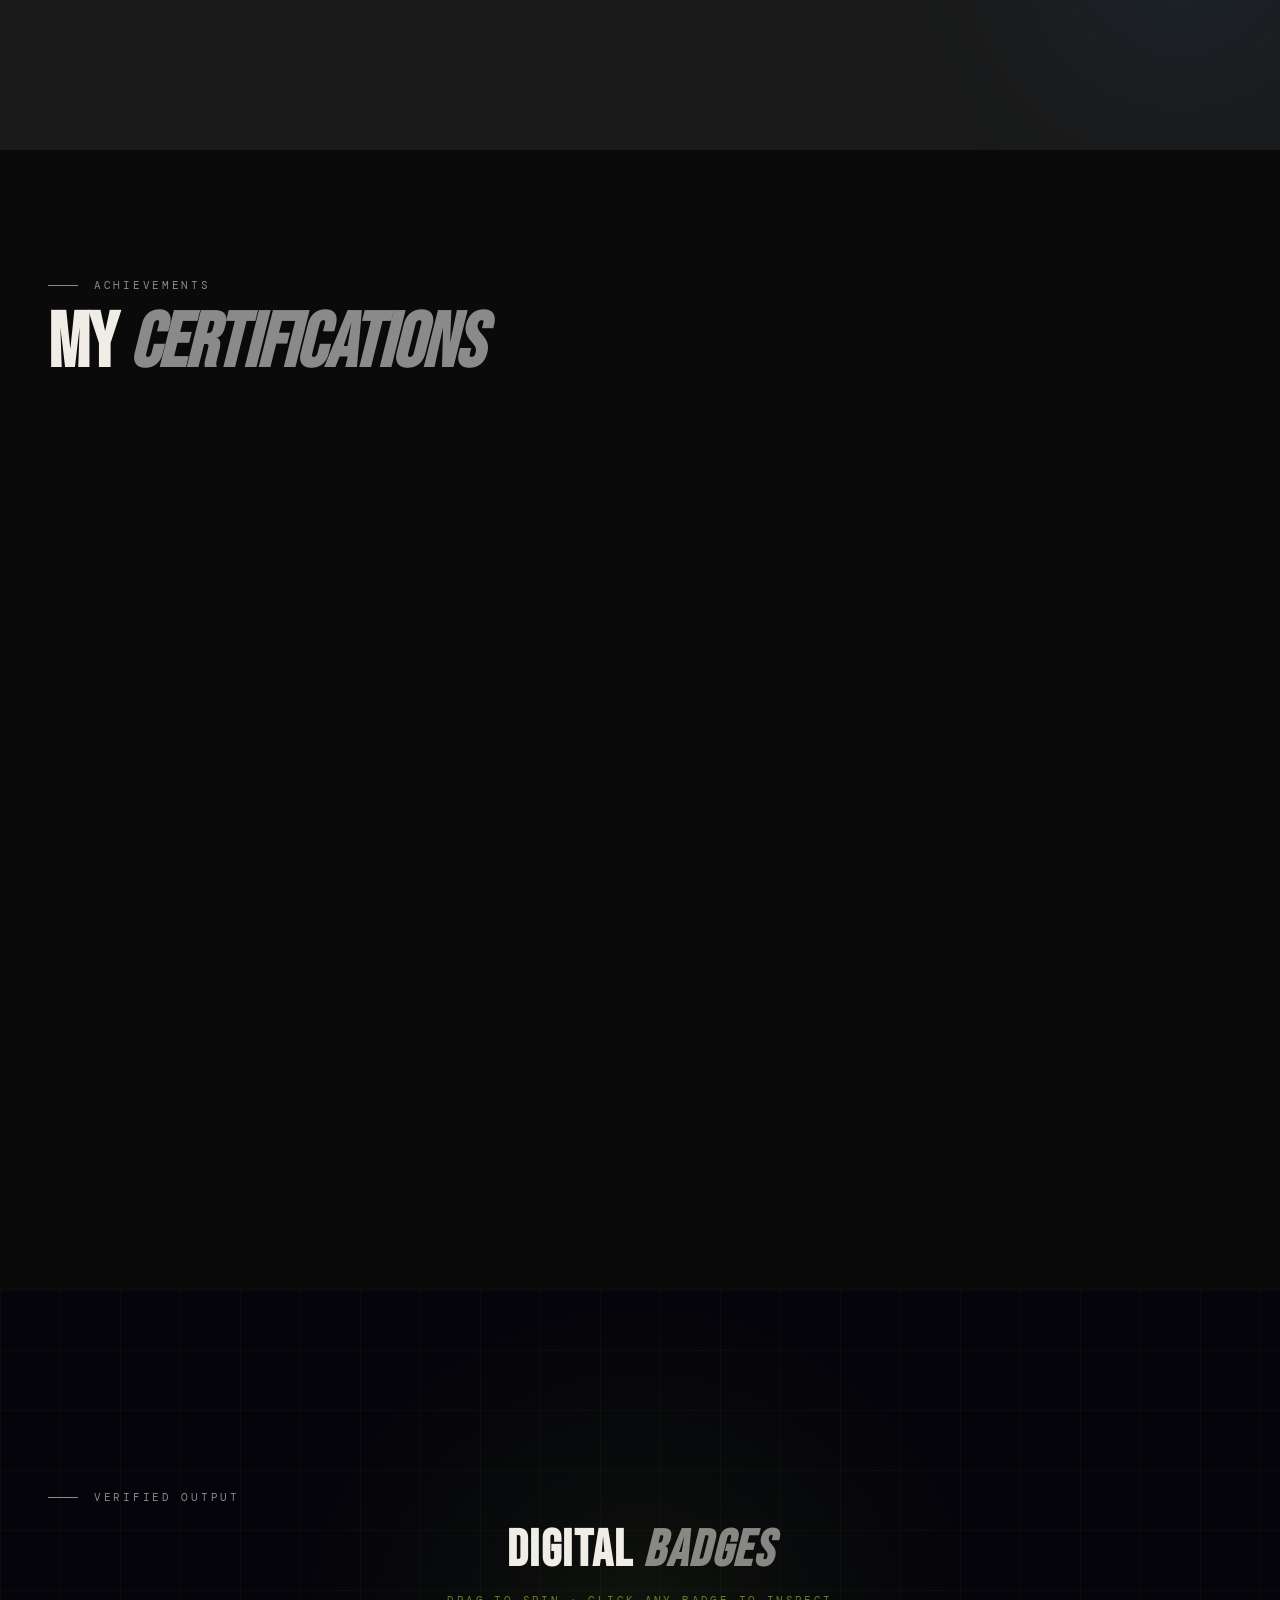
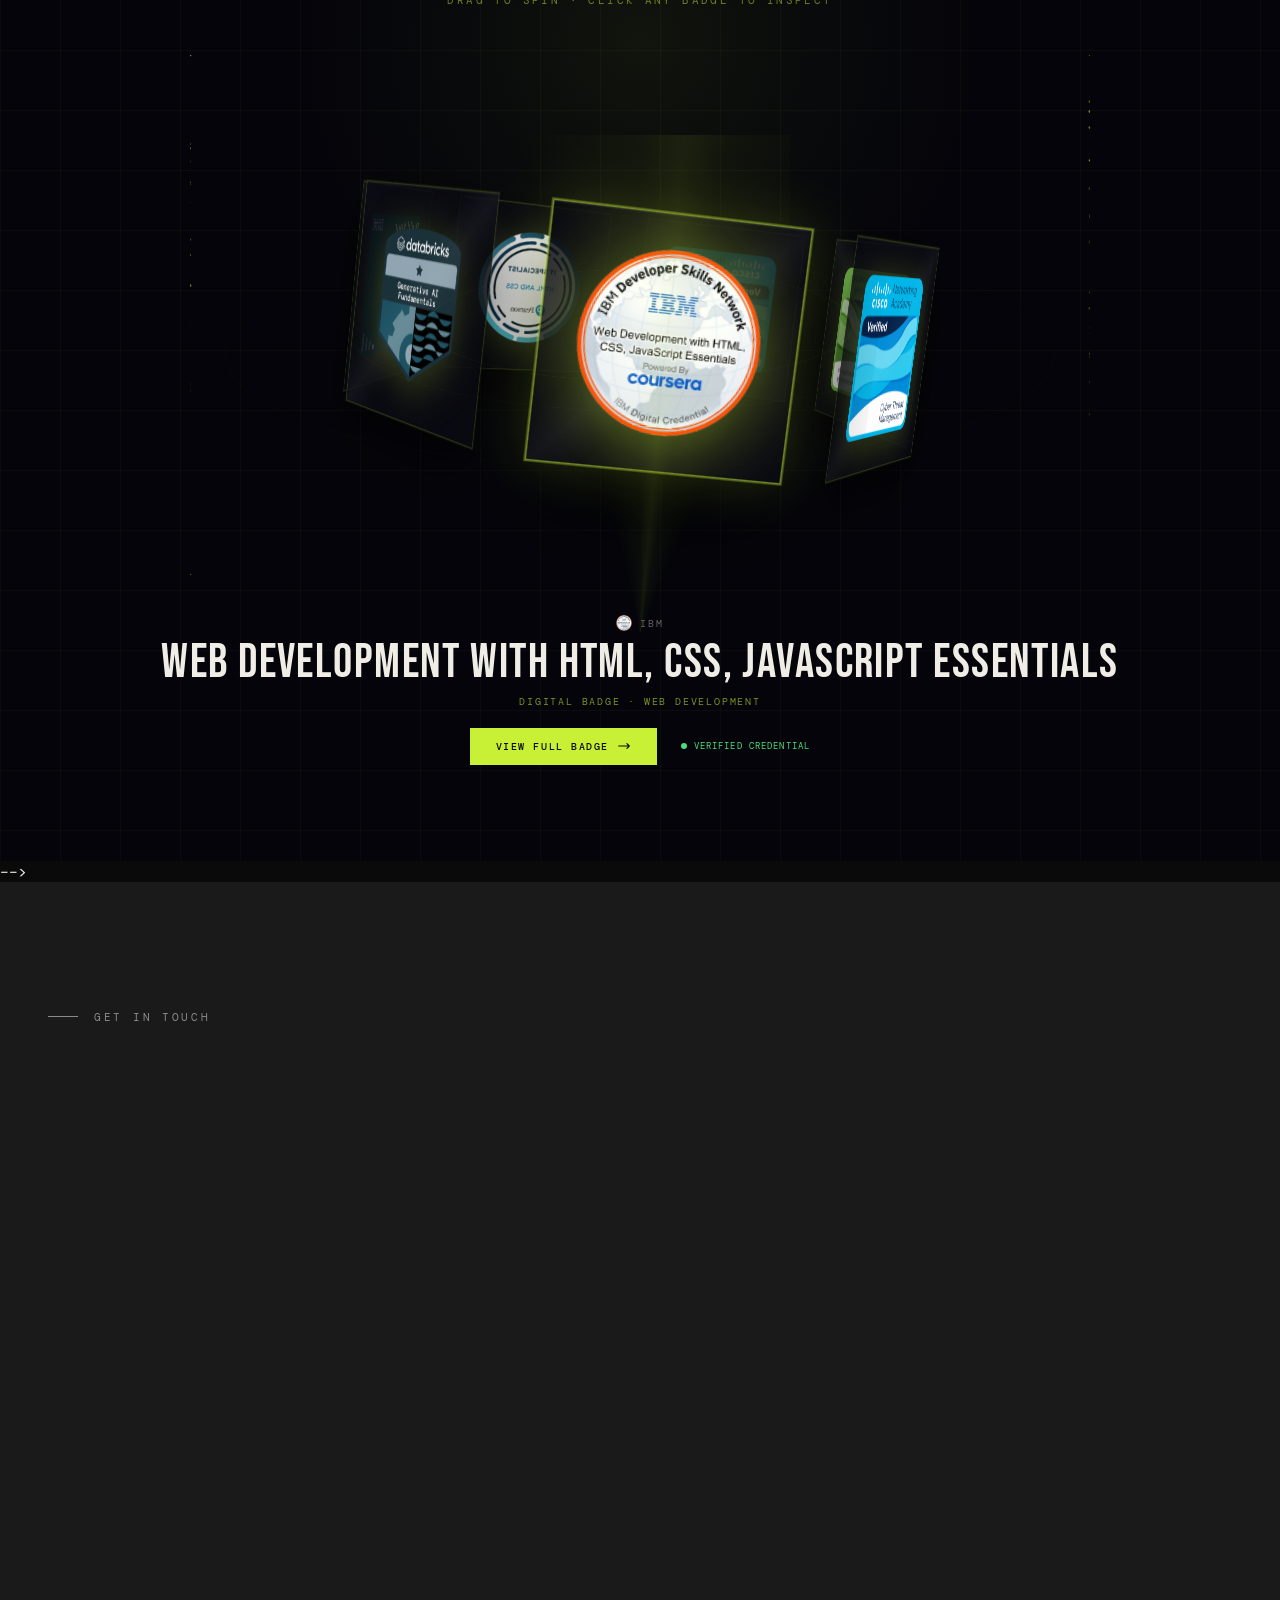
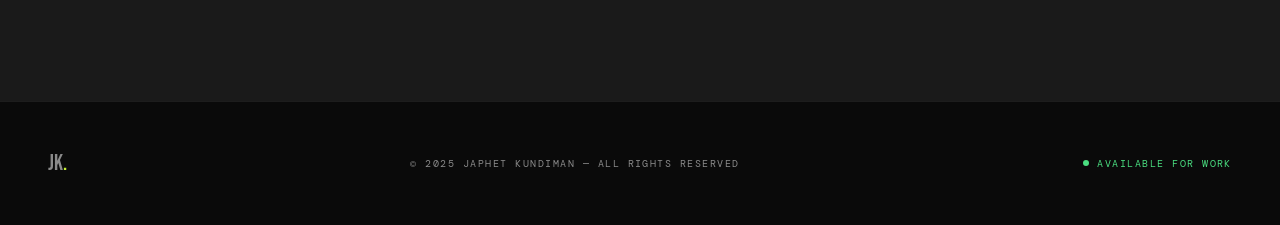
==== commit eb49544a: "feat(skills): add postgres skill and update stats add postgresql logo asset, update core stack and d" ====
--- a/index.html
+++ b/index.html
@@ -271,7 +271,7 @@
     <!-- Stats strip -->
     <div class="sk-stats reveal">
       <div class="sk-stat">
-        <span class="sk-stat-num" data-val="12">0</span>
+        <span class="sk-stat-num" data-val="14">0</span>
         <span class="sk-stat-label">Core Stack</span>
       </div>
       <div class="sk-stat-divider"></div>
@@ -281,12 +281,17 @@
       </div>
       <div class="sk-stat-divider"></div>
       <div class="sk-stat">
-        <span class="sk-stat-num" data-val="9">0</span>
+        <span class="sk-stat-num" data-val="15">0</span>
         <span class="sk-stat-label">Dev Tools</span>
       </div>
       <div class="sk-stat-divider"></div>
       <div class="sk-stat">
-        <span class="sk-stat-num" data-val="26">0</span>
+        <span class="sk-stat-num" data-val="3">0</span>
+        <span class="sk-stat-label">Deployment</span>
+      </div>
+      <div class="sk-stat-divider"></div>
+      <div class="sk-stat">
+        <span class="sk-stat-num" data-val="34">0</span>
         <span class="sk-stat-label">Total Skills</span>
       </div>
     </div>
@@ -421,6 +426,14 @@
               <span class="sk-chip-name">TypeScript</span>
             </div>
             <div class="sk-chip-tooltip">Typed superset of JavaScript</div>
+          </div>
+          <div class="sk-chip" data-name="PostgreSQL" data-desc="Advanced open-source relational DB" style="--d:.52s">
+            <div class="sk-chip-glow"></div>
+            <div class="sk-chip-inner">
+              <img src="assets/images/logo/Core stack/postgresql.png" alt="PostgreSQL">
+              <span class="sk-chip-name">PostgreSQL</span>
+            </div>
+            <div class="sk-chip-tooltip">Advanced open-source relational DB</div>
           </div>
         </div>
       </div>
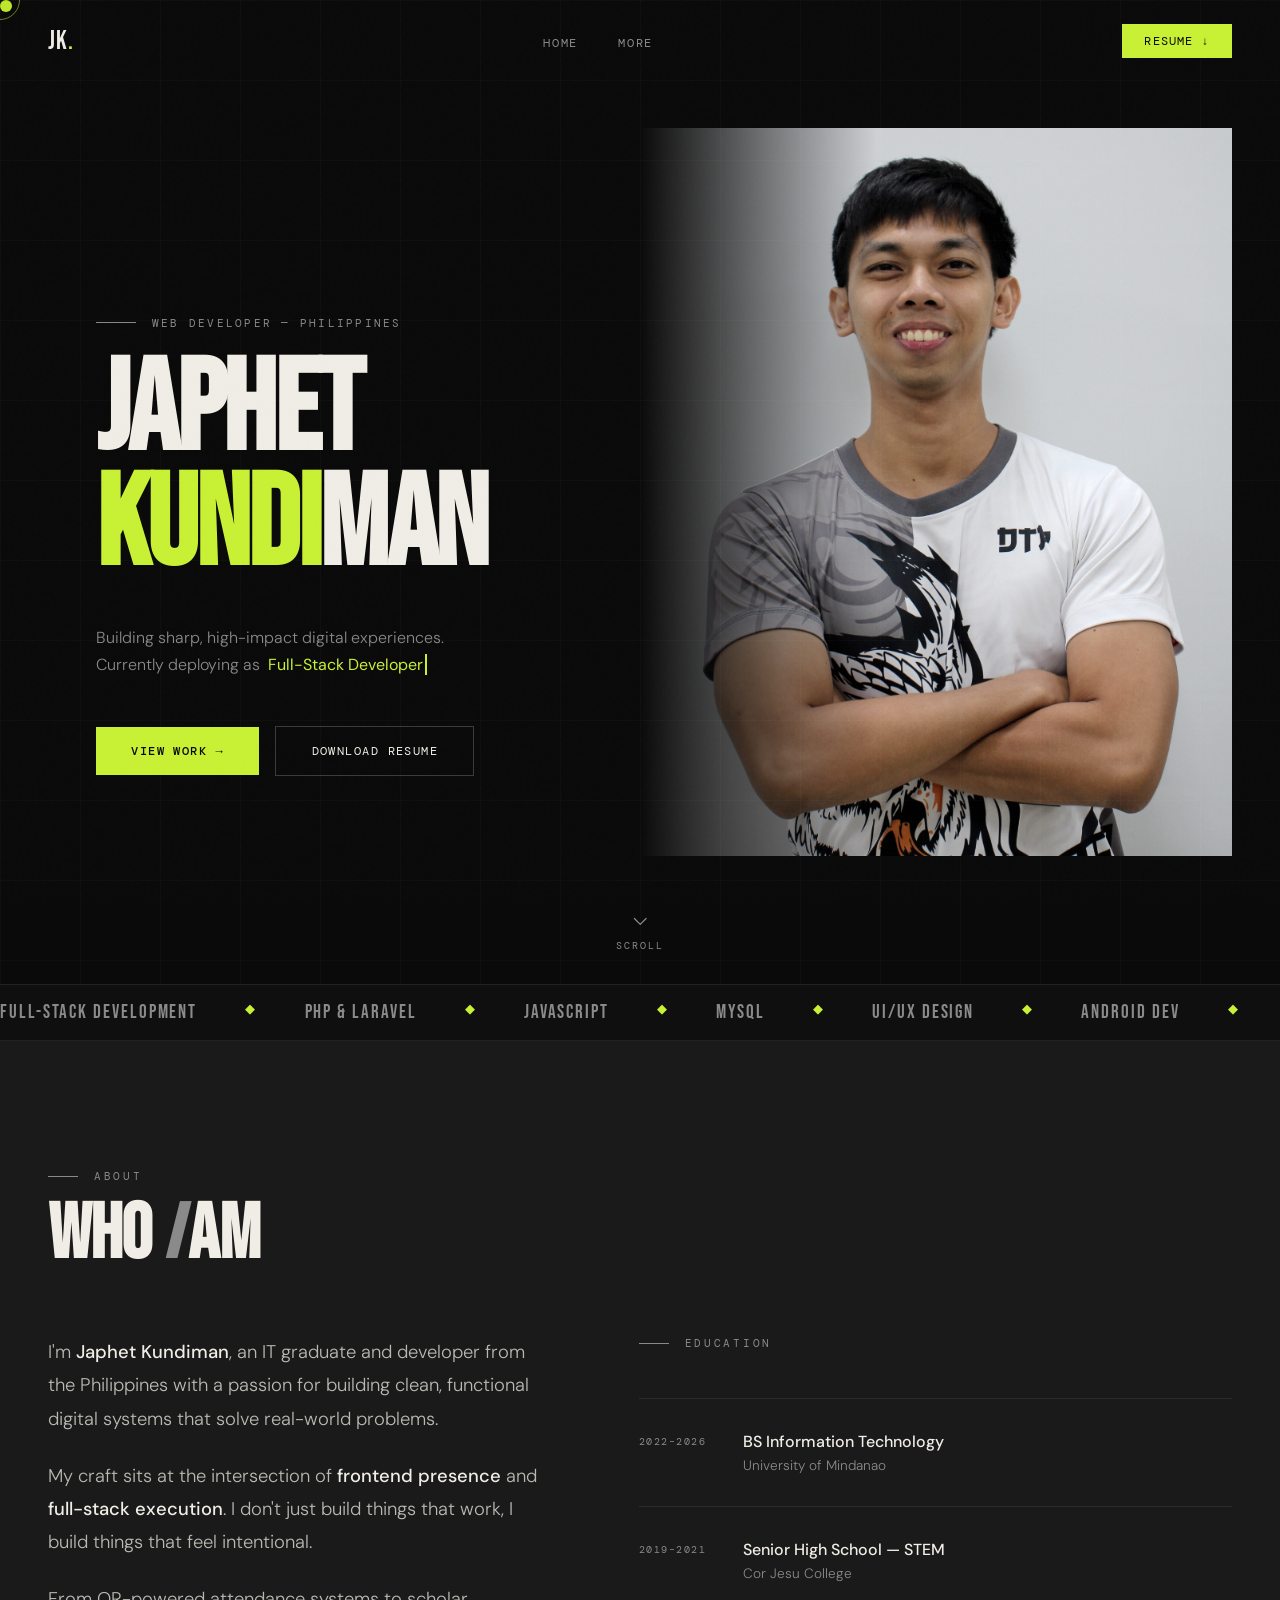
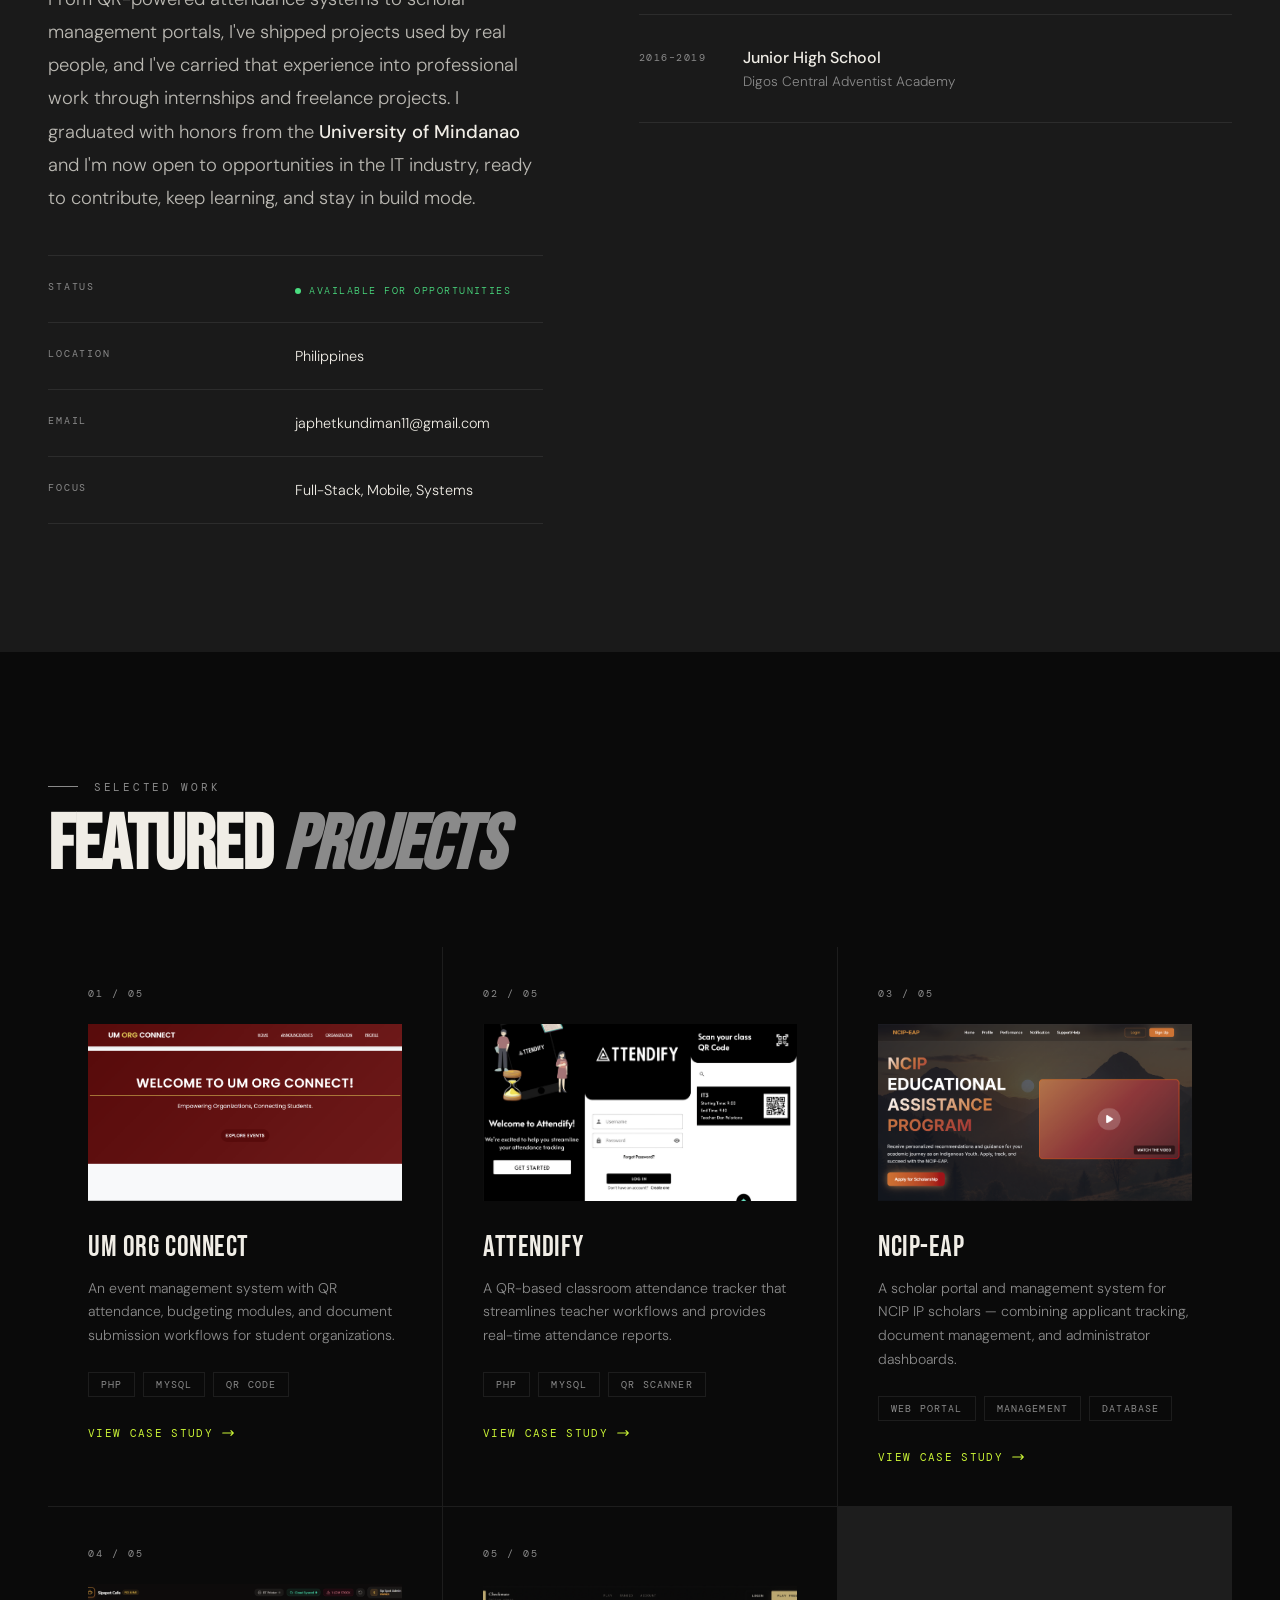
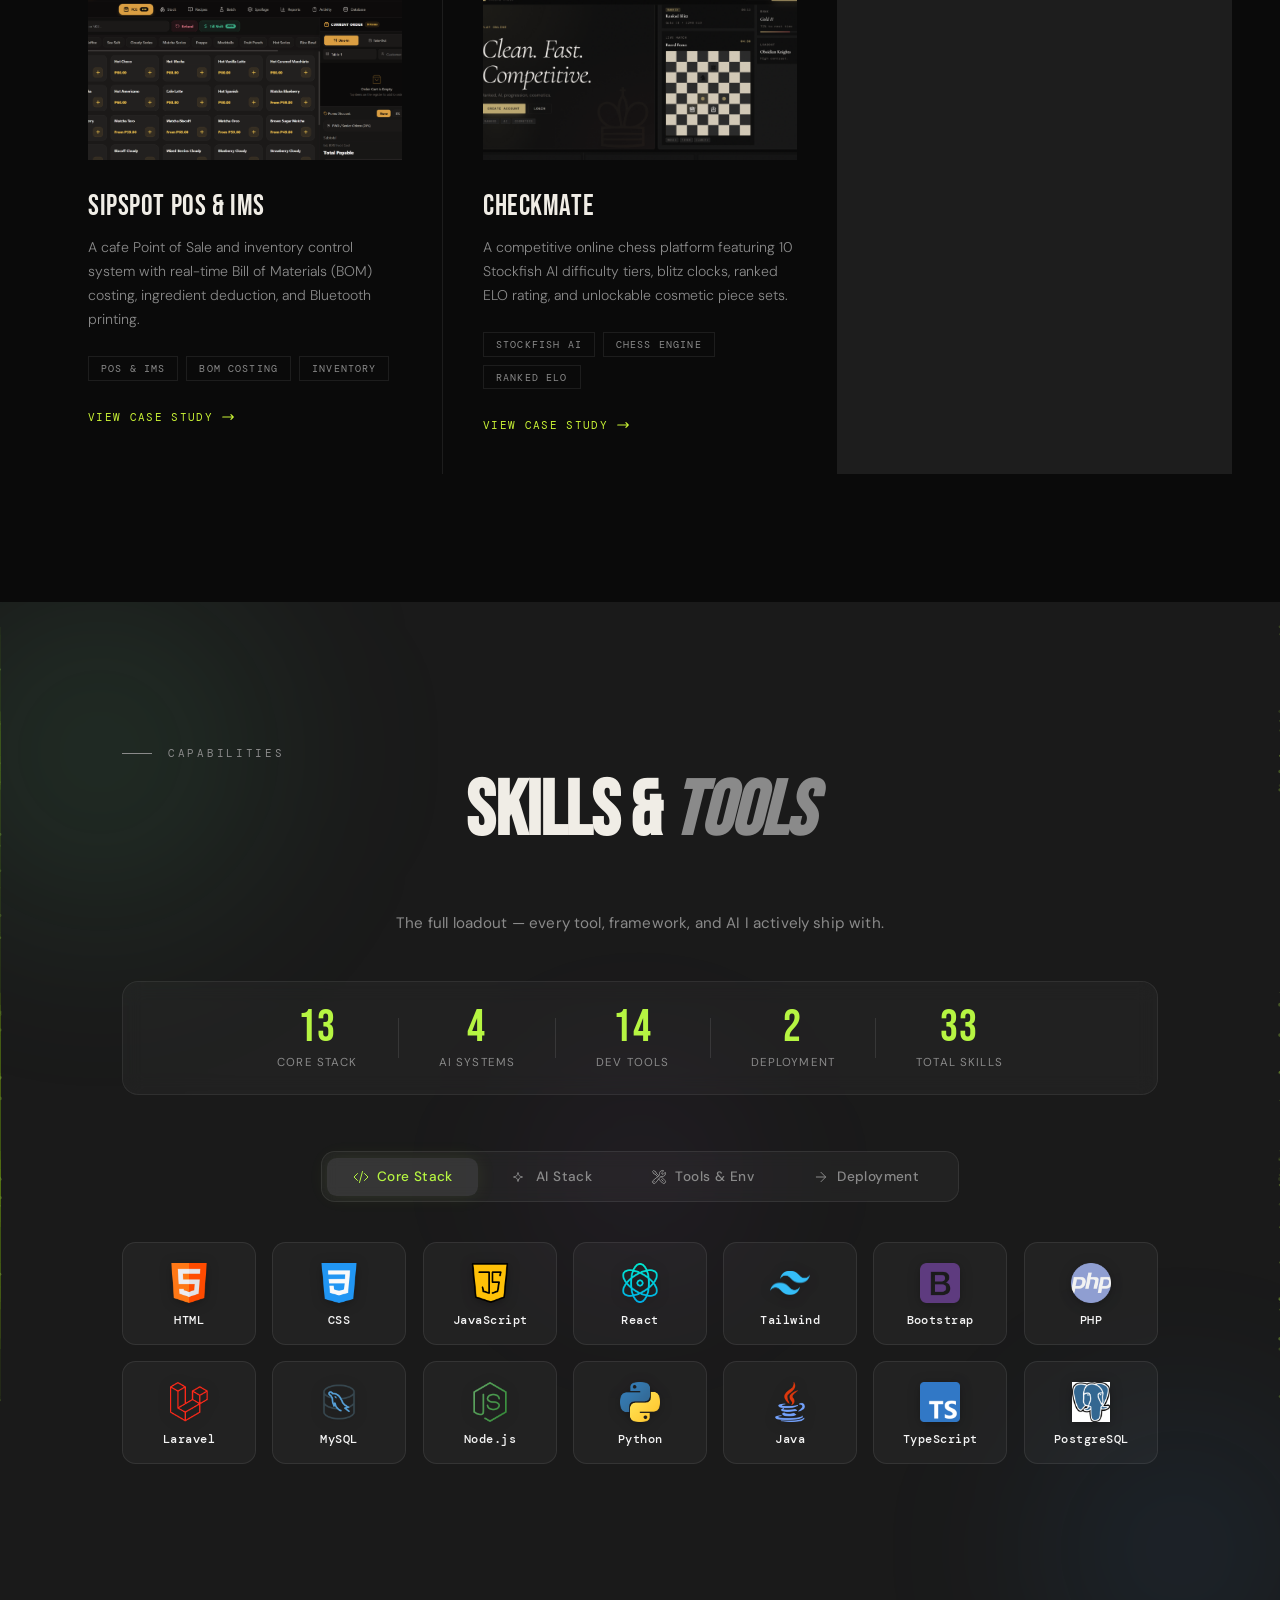
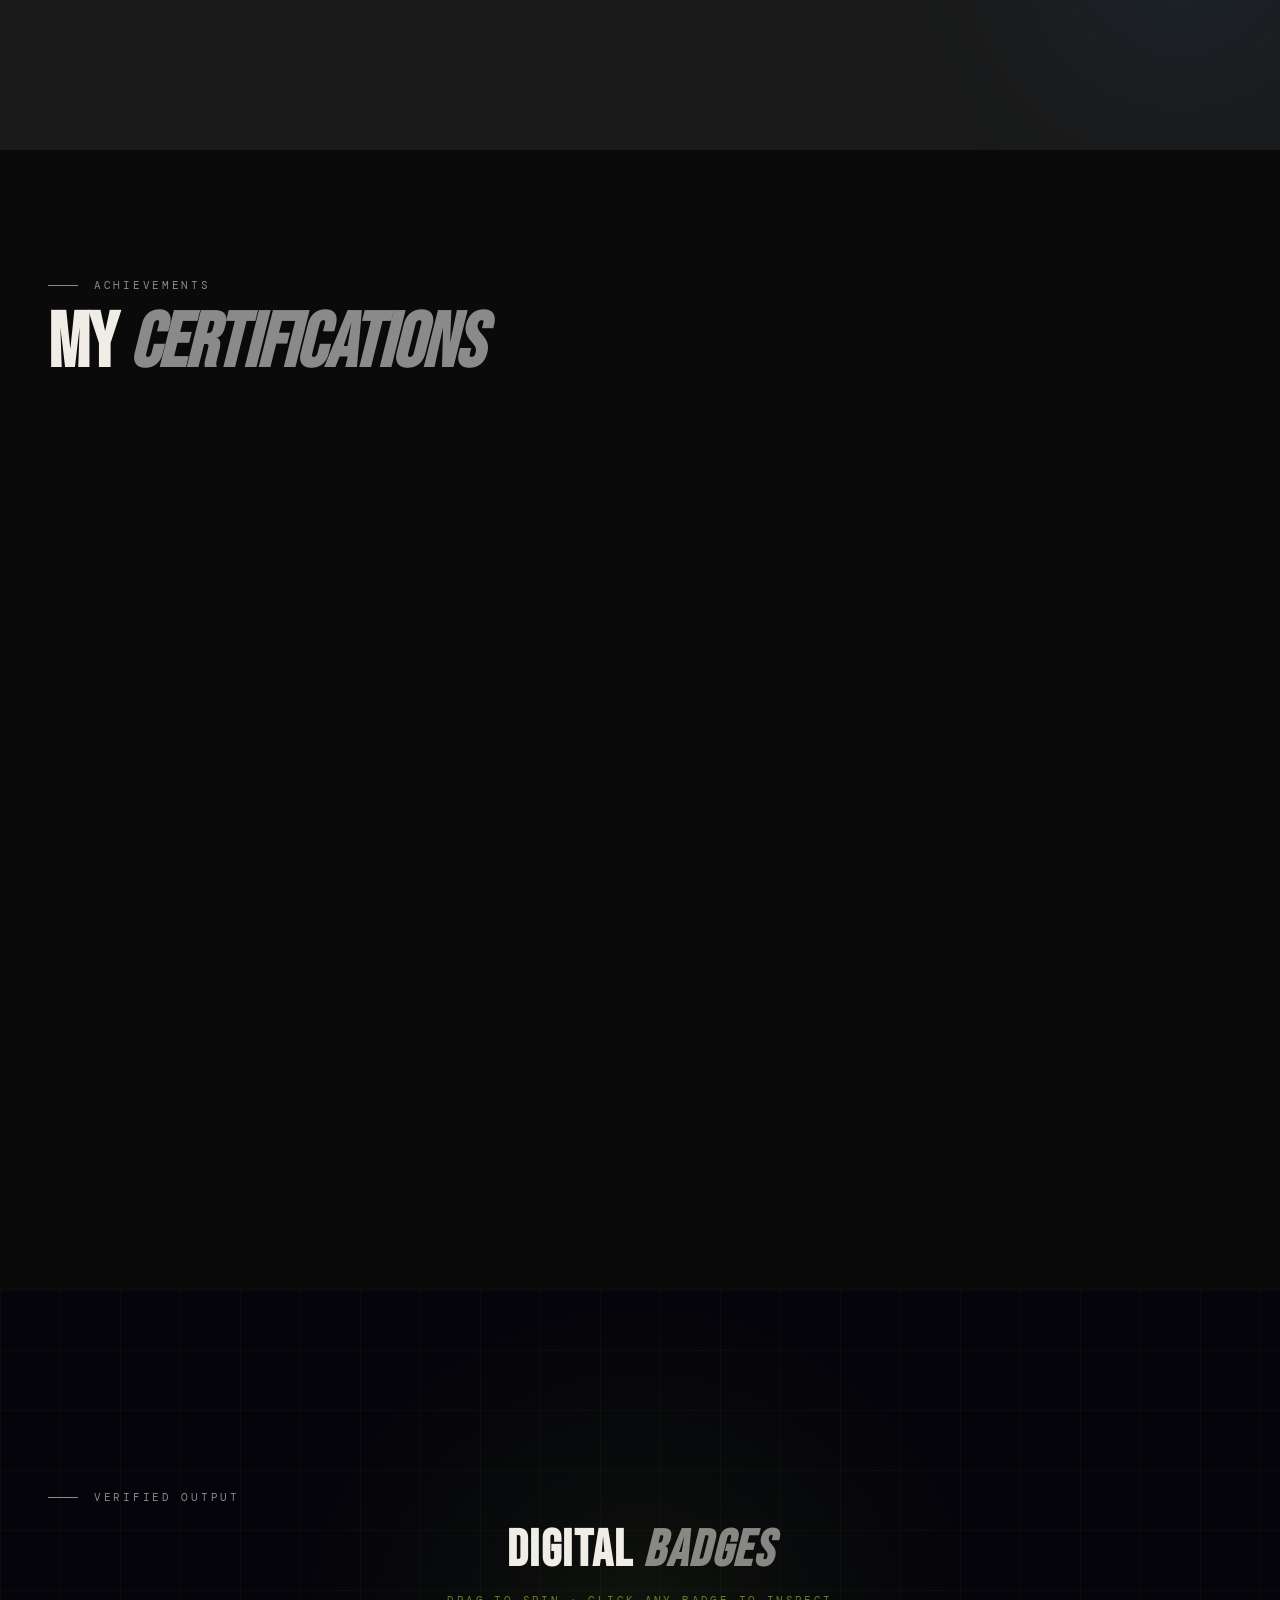
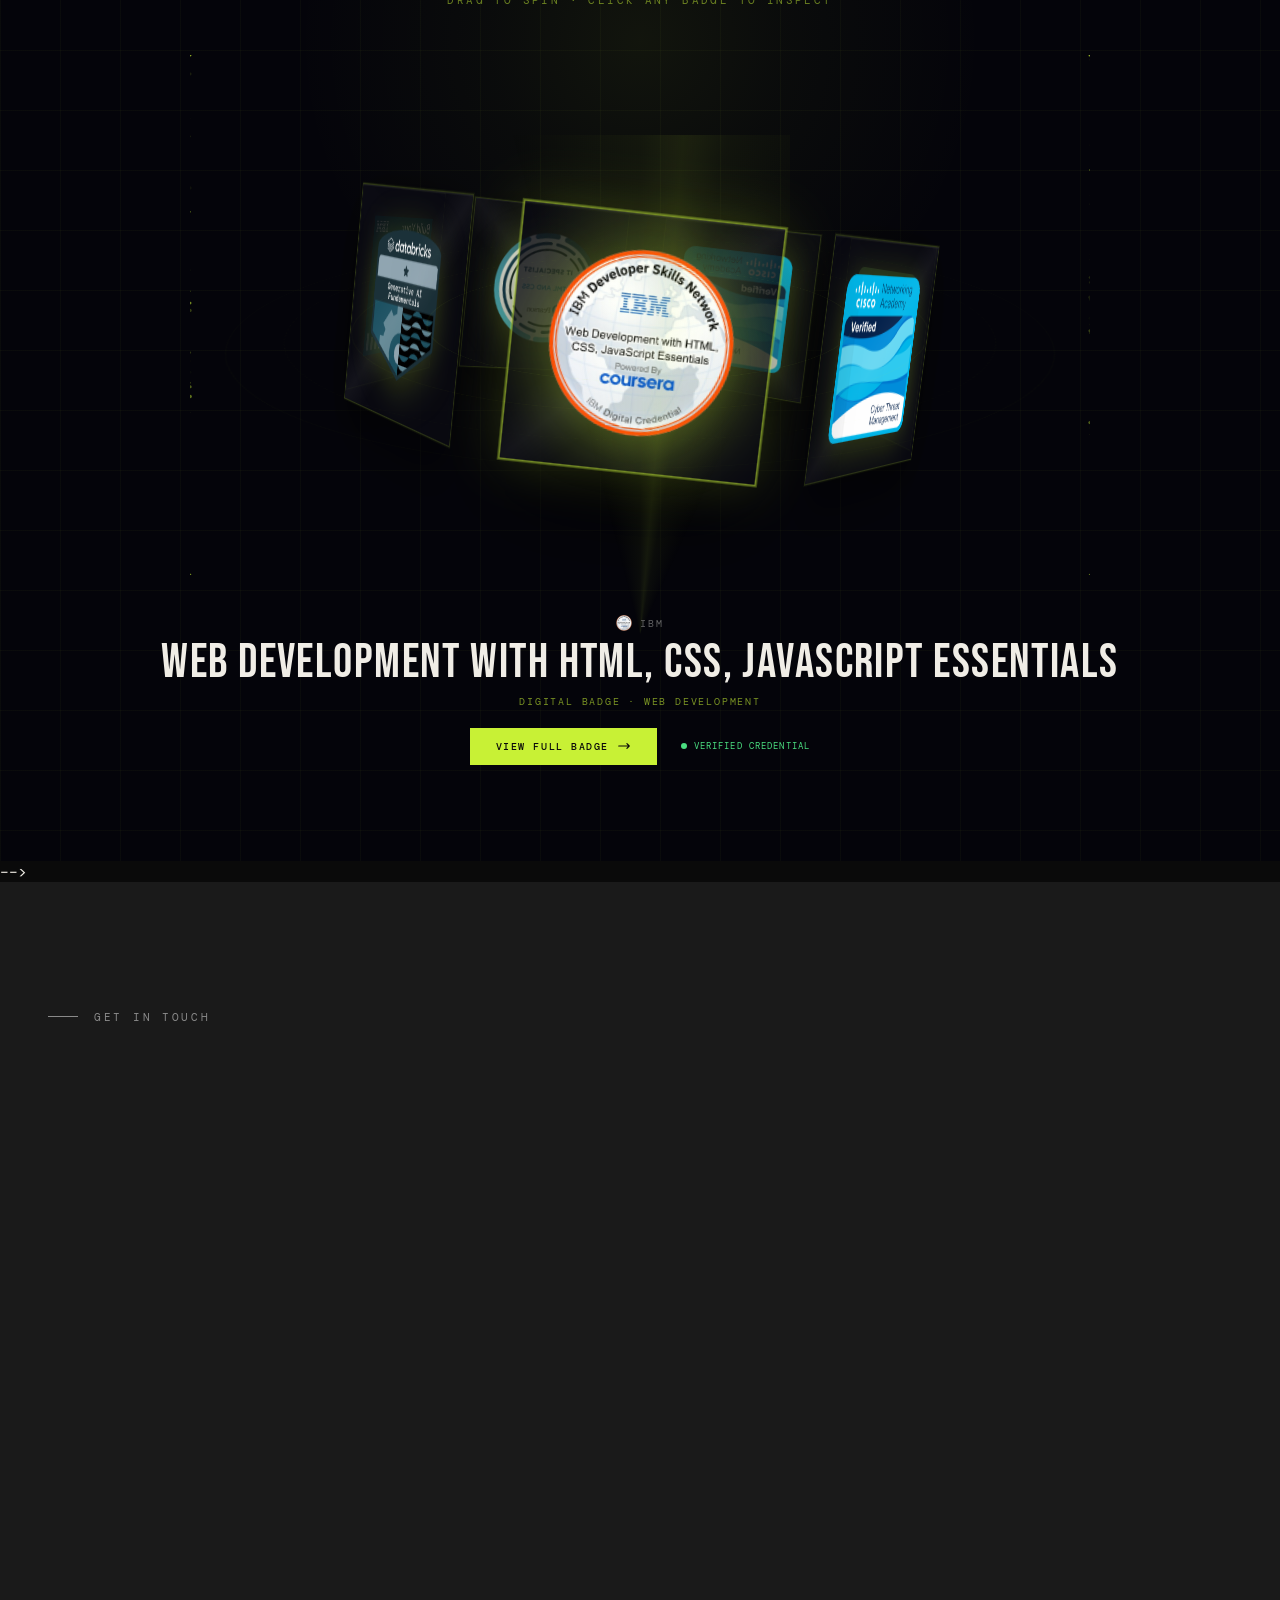
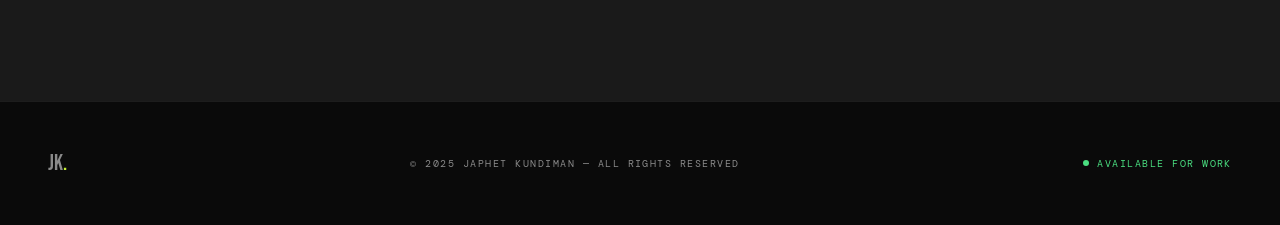
==== commit a3e541a4: "feat(certifications): add Datacamp certification and update total count Add required certification i" ====
--- a/index.html
+++ b/index.html
@@ -1129,7 +1129,7 @@
     <!-- Track bar -->
     <div class="cert-track-bar">
       <div class="cert-total-badge">
-        <strong>18</strong>
+        <strong>25</strong>
         total credentials earned
       </div>
       <div class="cert-slide-controls">
@@ -1386,7 +1386,7 @@
           </div>
         </div>
 
-        <!-- Slide 8: BootDev -->
+        <!-- Slide 9: BootDev -->
         <div class="cert-slide" data-modal="bootdevModal">
           <div class="cert-slide-info">
             <div>
@@ -1423,6 +1423,27 @@
           <div class="cert-slide-gallery one-cert">
             <div class="cert-thumb" onclick="viewCertificate('assets/images/certifications/23.png')">
               <img src="assets/images/certifications/23.png" alt="Databricks Accredited Generative AI Fundamentals">
+              <div class="cert-thumb-overlay"><span>View</span></div>
+            </div>
+          </div>
+        </div>
+
+        <!-- Slide 11: Datacamp -->
+        <div class="cert-slide" data-modal="datacampModal">
+          <div class="cert-slide-info">
+            <div>
+              <img src="assets/images/certifications/datacamp.png" alt="Datacamp" class="cert-slide-org-logo">
+              <div class="cert-slide-org-name">Datacamp</div>
+              <div class="cert-slide-org-count">1 Certification</div>
+              <ul class="cert-slide-list">
+                <li>AI-Assisted Coding for Developers</li>
+              </ul>
+            </div>
+            <button class="cert-slide-cta" onclick="openModal('datacampModal')">View Credential →</button>
+          </div>
+          <div class="cert-slide-gallery one-cert">
+            <div class="cert-thumb" onclick="viewCertificate('assets/images/certifications/25.png')">
+              <img src="assets/images/certifications/25.png" alt="AI-Assisted Coding for Developers">
               <div class="cert-thumb-overlay"><span>View</span></div>
             </div>
           </div>
